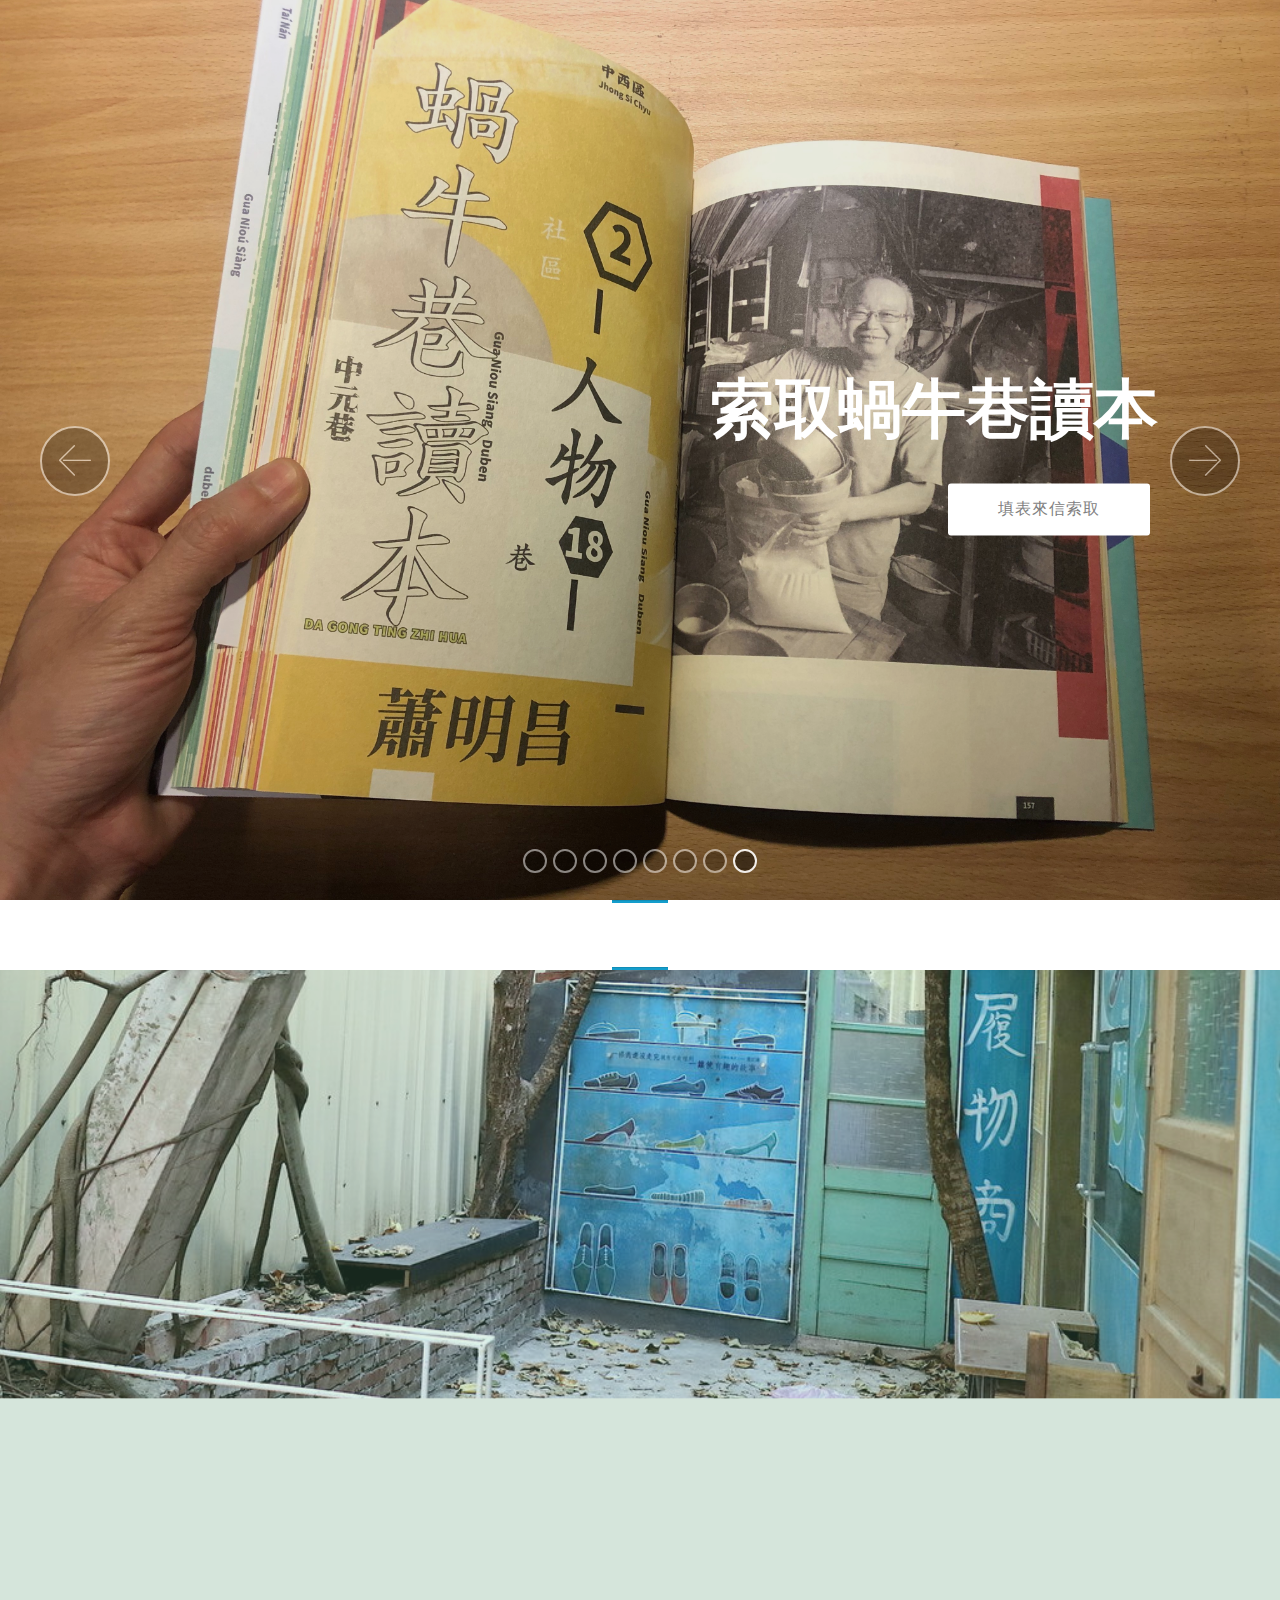
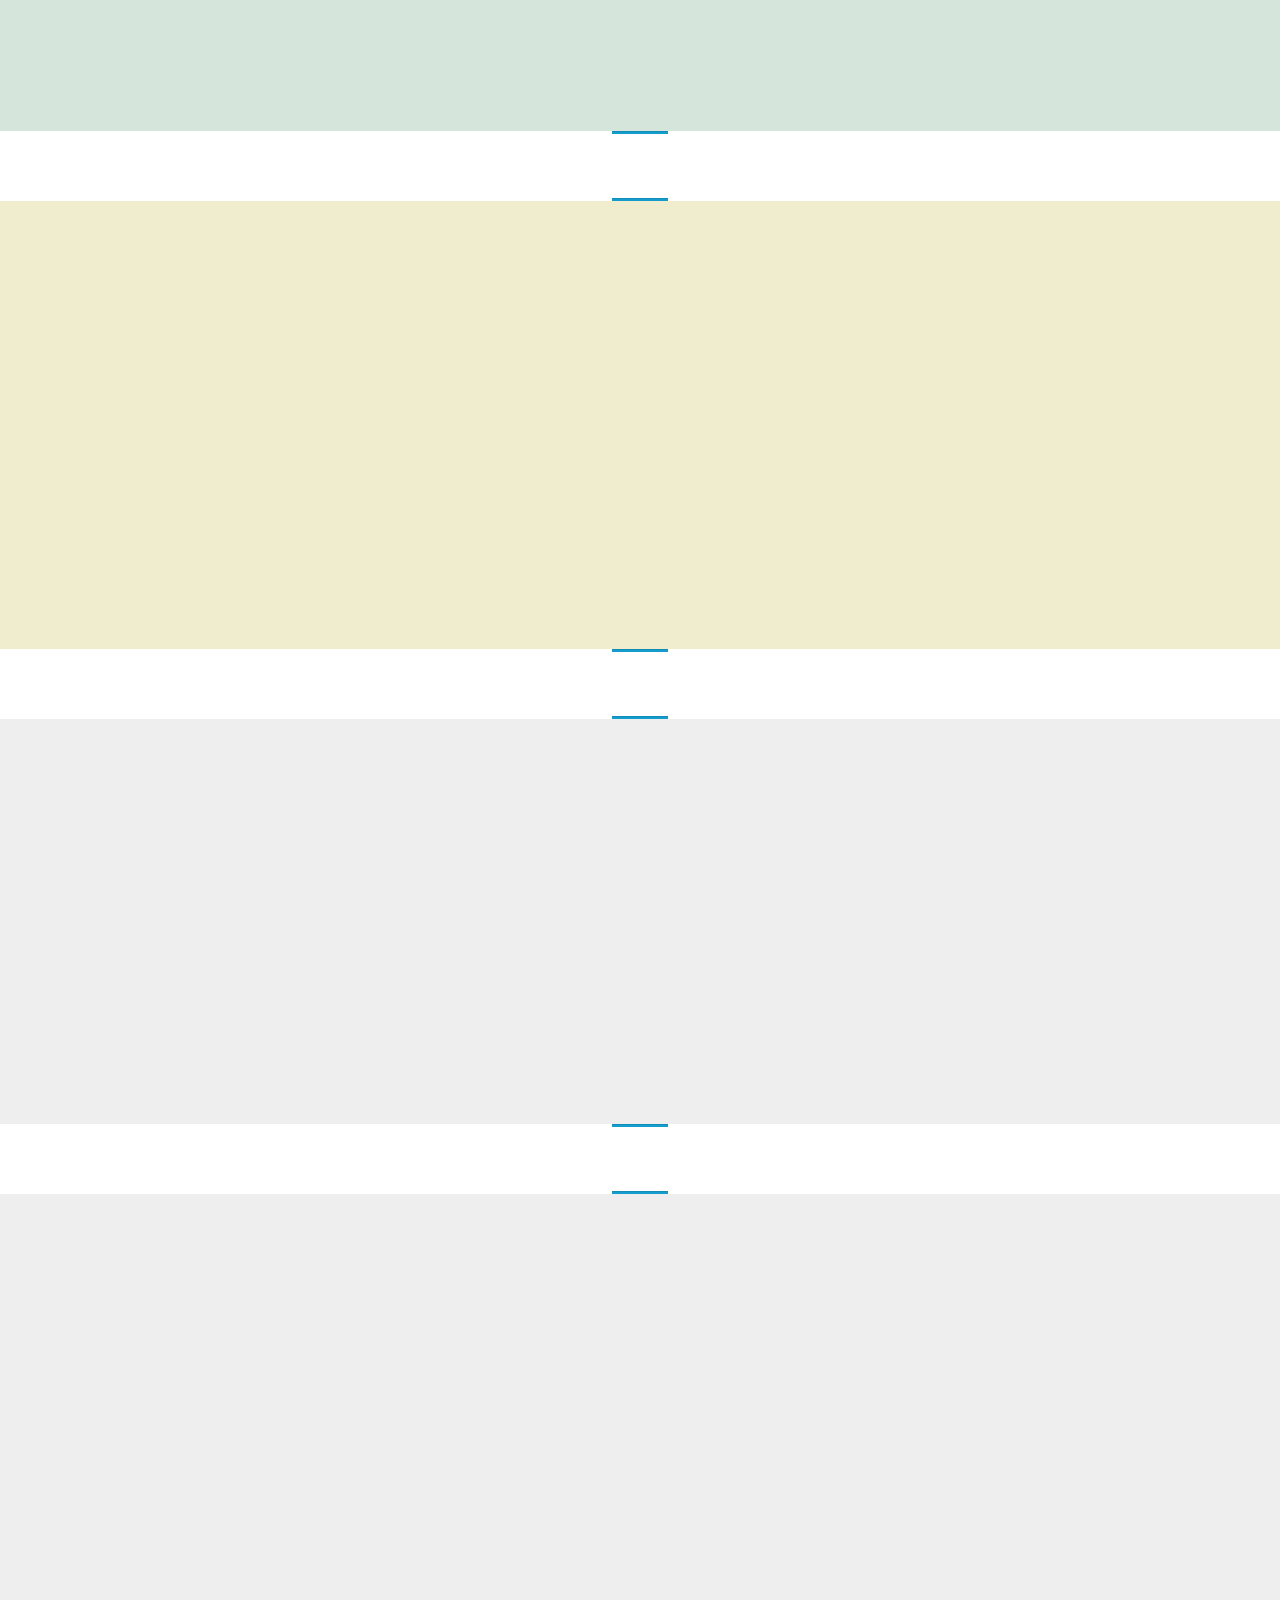
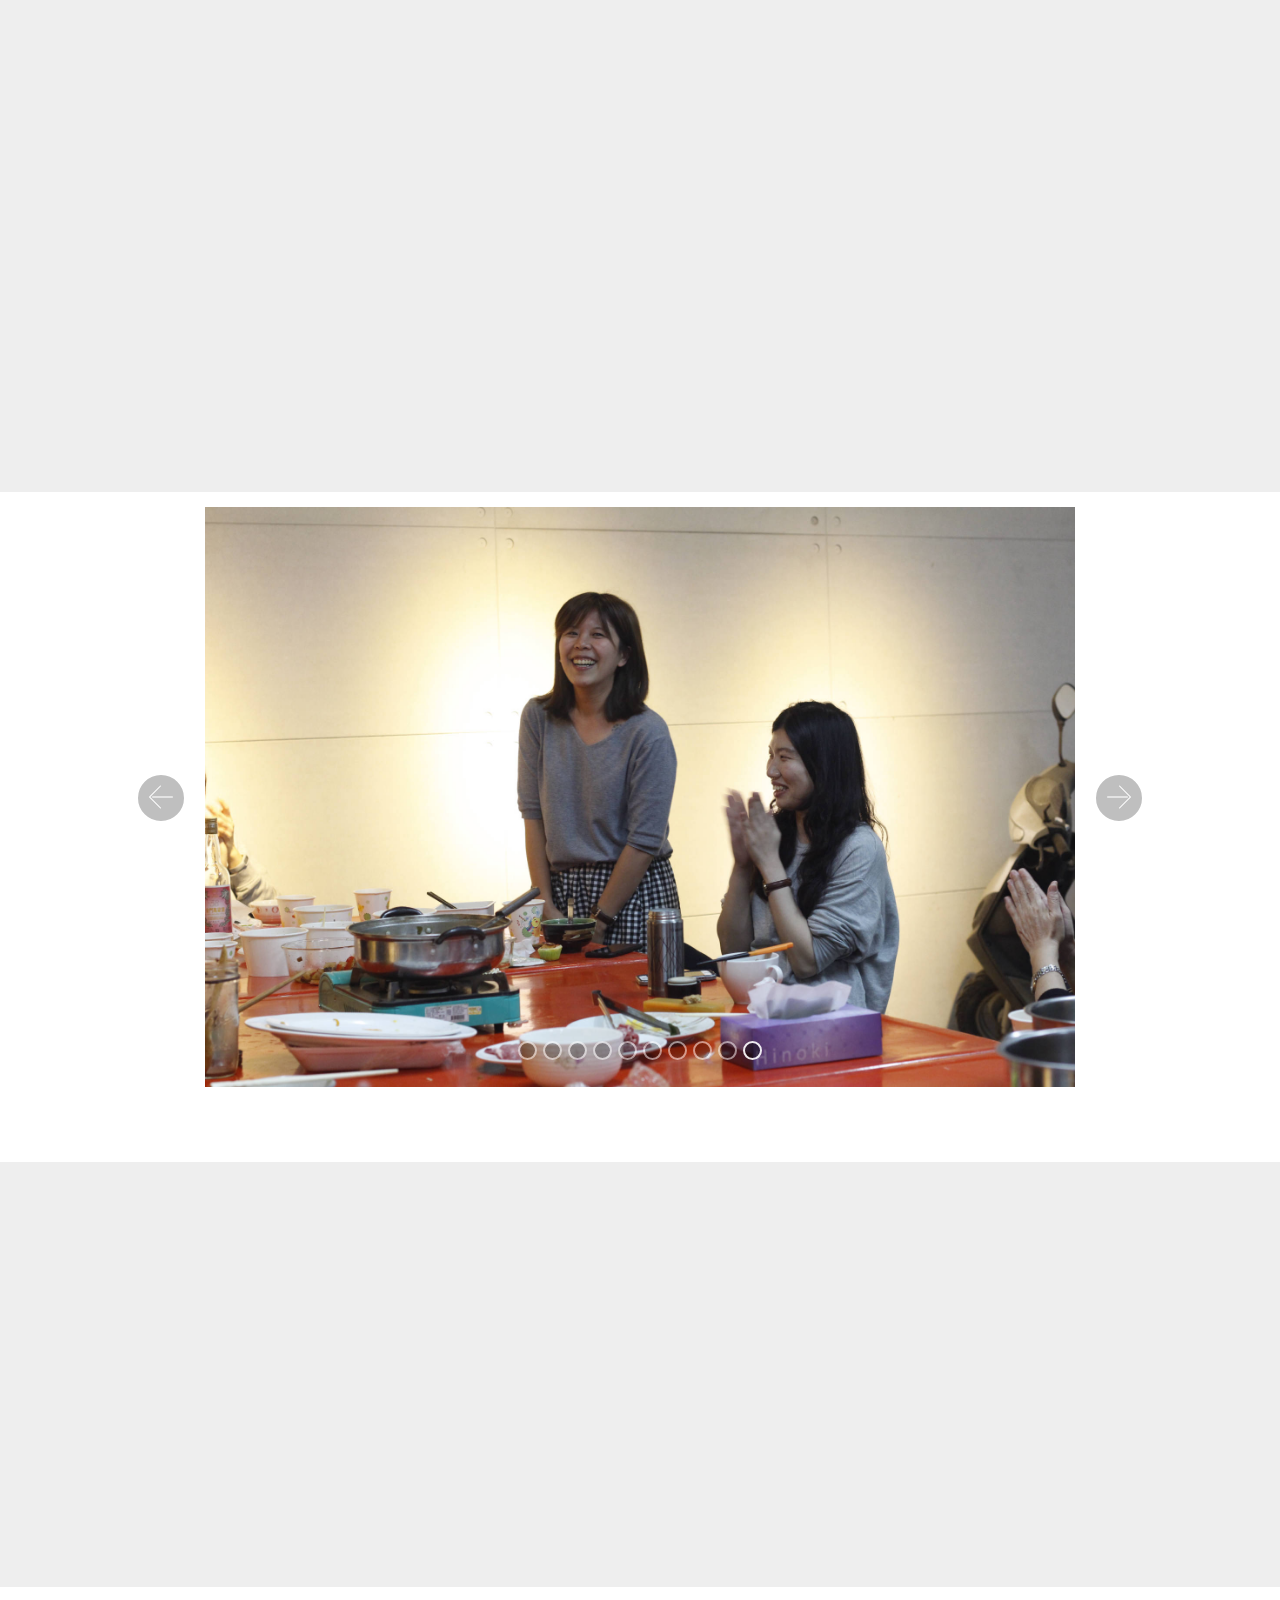
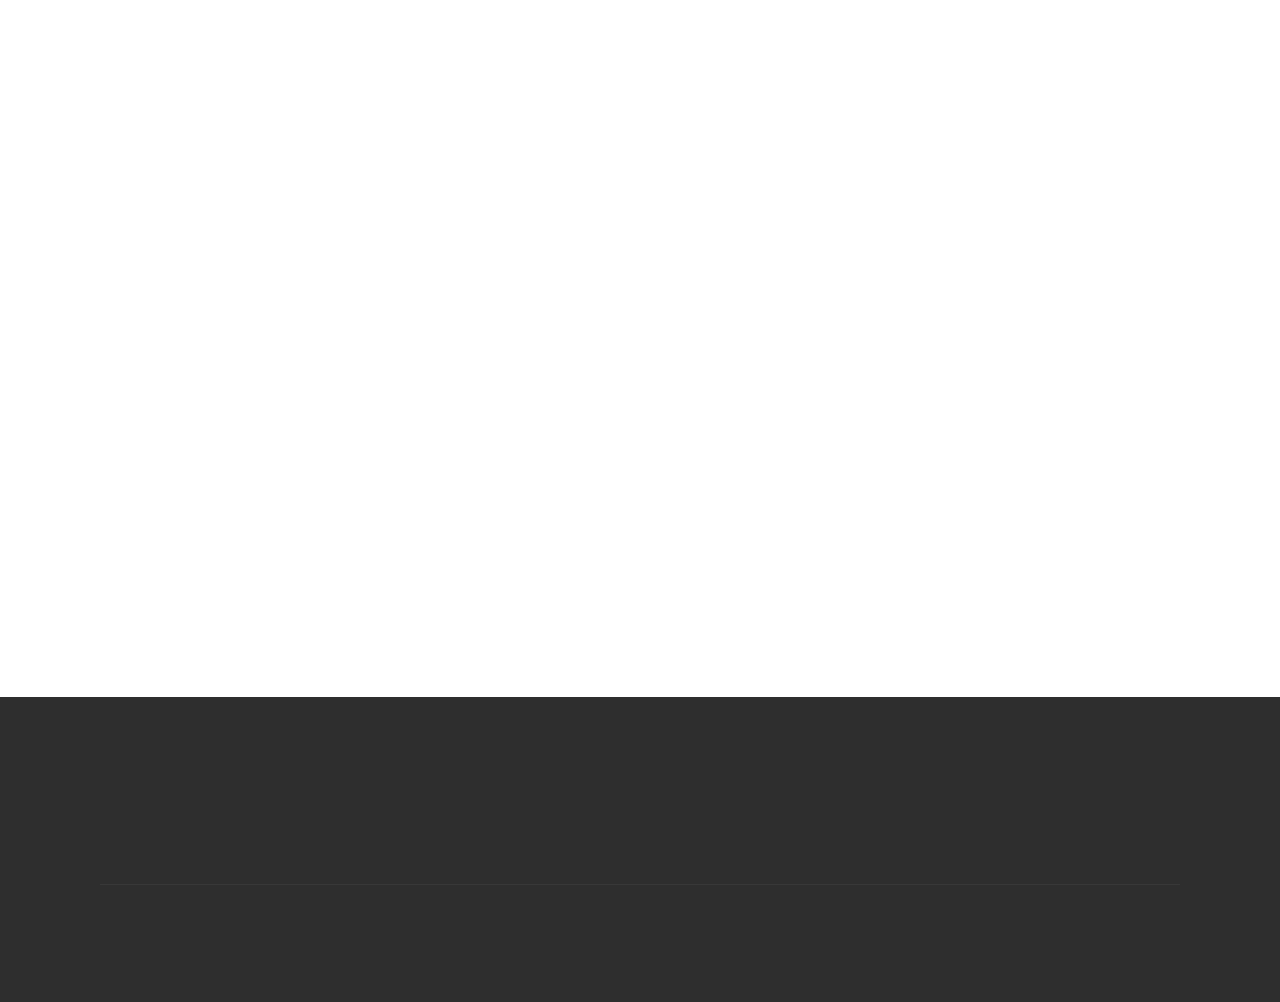
==== index.html @ 244f4f2d "create github pages" ====
<!DOCTYPE html>
<html  >
<head>
  
  <meta charset="UTF-8">
  <meta http-equiv="X-UA-Compatible" content="IE=edge">
  
  <meta name="viewport" content="width=device-width, initial-scale=1, minimum-scale=1">
  <link rel="shortcut icon" href="assets/images/o8d-class-2-11-128x127.png" type="image/x-icon">
  <meta name="description" content="">
  
  
  <title>o8d act</title>
  <link rel="stylesheet" href="assets/web/assets/mobirise-icons/mobirise-icons.css">
  <link rel="stylesheet" href="assets/bootstrap/css/bootstrap.min.css">
  <link rel="stylesheet" href="assets/bootstrap/css/bootstrap-grid.min.css">
  <link rel="stylesheet" href="assets/bootstrap/css/bootstrap-reboot.min.css">
  <link rel="stylesheet" href="assets/tether/tether.min.css">
  <link rel="stylesheet" href="assets/animatecss/animate.min.css">
  <link rel="stylesheet" href="assets/socicon/css/styles.css">
  <link rel="stylesheet" href="assets/theme/css/style.css">
  <link rel="stylesheet" href="assets/recaptcha.css">
  <link rel="preload" href="https://fonts.googleapis.com/css?family=Poppins:100,100i,200,200i,300,300i,400,400i,500,500i,600,600i,700,700i,800,800i,900,900i&display=swap" as="style" onload="this.onload=null;this.rel='stylesheet'">
  <noscript><link rel="stylesheet" href="https://fonts.googleapis.com/css?family=Poppins:100,100i,200,200i,300,300i,400,400i,500,500i,600,600i,700,700i,800,800i,900,900i&display=swap"></noscript>
  <link rel="preload" href="https://fonts.googleapis.com/css?family=Rubik:300,300i,400,400i,500,500i,700,700i,900,900i&display=swap" as="style" onload="this.onload=null;this.rel='stylesheet'">
  <noscript><link rel="stylesheet" href="https://fonts.googleapis.com/css?family=Rubik:300,300i,400,400i,500,500i,700,700i,900,900i&display=swap"></noscript>
  <link rel="preload" as="style" href="assets/mobirise/css/mbr-additional.css"><link rel="stylesheet" href="assets/mobirise/css/mbr-additional.css" type="text/css">
  
  
  
  
</head>
<body>
  
  <section class="carousel slide cid-rccbd5W9WN" data-interval="false" id="slider1-0">

    

    <div class="full-screen"><div class="mbr-slider slide carousel" data-keyboard="false" data-bs-keyboard="false" data-ride="false" data-bs-ride="false" data-interval="7000" data-bs-interval="7000" data-bs-pause="true" data-pause="true"><ol class="carousel-indicators"><li data-app-prevent-settings="" data-target="#slider1-0" data-bs-target="#slider1-0" data-slide-to="0" data-bs-slide-to="0"></li><li data-app-prevent-settings="" data-target="#slider1-0" data-bs-target="#slider1-0" data-slide-to="1" data-bs-slide-to="1"></li><li data-app-prevent-settings="" data-target="#slider1-0" data-bs-target="#slider1-0" data-slide-to="2" data-bs-slide-to="2"></li><li data-app-prevent-settings="" data-target="#slider1-0" data-bs-target="#slider1-0" data-slide-to="3" data-bs-slide-to="3"></li><li data-app-prevent-settings="" data-target="#slider1-0" data-bs-target="#slider1-0" data-slide-to="4" data-bs-slide-to="4"></li><li data-app-prevent-settings="" data-target="#slider1-0" data-bs-target="#slider1-0" data-slide-to="5" data-bs-slide-to="5"></li><li data-app-prevent-settings="" data-target="#slider1-0" data-bs-target="#slider1-0" data-slide-to="6" data-bs-slide-to="6"></li><li data-app-prevent-settings="" data-target="#slider1-0" data-bs-target="#slider1-0" class=" active" data-slide-to="7" data-bs-slide-to="7"></li></ol><div class="carousel-inner" role="listbox"><div class="carousel-item slider-fullscreen-image" data-bg-video-slide="false" style="background-image: url(assets/images/15-2000x1245.jpg);"><div class="container container-slide"><div class="image_wrapper"><div class="mbr-overlay" style="opacity: 0; background-color: rgb(255, 255, 255);"></div><img src="assets/images/15-2000x1245.jpg" title="<br><b>O8D ACT</b><br>"><div class="carousel-caption justify-content-center"><div class="col-10 align-right"><p class="lead mbr-text mbr-fonts-style display-2"><strong>蝸牛巷慢動作</strong></p><div class="mbr-section-btn" buttons="0"> <a class="btn btn-secondary display-7" href="index.html#header1-q" target="_blank">近期動態</a> </div></div></div></div></div></div><div class="carousel-item slider-fullscreen-image" data-bg-video-slide="false" style="background-image: url(assets/images/1-2000x1358.jpg);"><div class="container container-slide"><div class="image_wrapper"><div class="mbr-overlay" style="opacity: 0.1;"></div><img src="assets/images/1-2000x1358.jpg" title="<b>慢慢學</b>"><div class="carousel-caption justify-content-center"><div class="col-10 align-center"><div class="mbr-section-btn" buttons="0"><a class="btn display-4 btn-success" href="https://o8d.github.io/class/" target="_blank">課堂內容</a> </div></div></div></div></div></div><div class="carousel-item slider-fullscreen-image" data-bg-video-slide="false" style="background-image: url(assets/images/2018-12-14-7.53.21-1395x924.png);"><div class="container container-slide"><div class="image_wrapper"><div class="mbr-overlay" style="opacity: 0.1;"></div><img src="assets/images/2018-12-14-7.53.21-1395x924.png" title="<font color=&quot;#b1a374&quot;><b>煮故事 書</b></font>"><div class="carousel-caption justify-content-center"><div class="col-10 align-right"><p class="lead mbr-text mbr-fonts-style display-2"><strong>蝸牛巷裡的</strong><br><strong>生活史筆記</strong></p><div class="mbr-section-btn" buttons="0"><a class="btn display-4 btn-danger" href="https://o8d.github.io/story/" target="_blank">筆記檔</a> <a class="btn display-4 btn-white" href="https://o8d-tainan.tumblr.com/" target="_blank">網誌版</a>  </div></div></div></div></div></div><div class="carousel-item slider-fullscreen-image" data-bg-video-slide="false" style="background-image: url(assets/images/icon-2-2000x947.png);"><div class="container container-slide"><div class="image_wrapper"><div class="mbr-overlay" style="opacity: 0.1; background-color: rgb(35, 35, 35);"></div><img src="assets/images/icon-2-2000x947.png" title="<b>O8D MARKET</b>"><div class="carousel-caption justify-content-center"><div class="col-10 align-right"><p class="lead mbr-text mbr-fonts-style display-2"><strong>蝸牛巷的買賣交誼</strong></p><div class="mbr-section-btn" buttons="0"><a class="btn display-4 btn-danger" href="https://spark.adobe.com/page/dllpzmVKBRElI/#_=_" target="_blank">o8d .1</a> <a class="btn display-4 btn-white" href="https://o8d2.tumblr.com/" target="_blank">o8d .2</a> <a class="btn display-4 btn-danger" href="https://o8d.github.io/group/" target="_blank">o8d .3</a> <a class="btn display-4 btn-white" href="https://o8d.github.io/o8d4/" target="_blank">o8d .4</a></div></div></div></div></div></div><div class="carousel-item slider-fullscreen-image" data-bg-video-slide="false" style="background-image: url(assets/images/banner-1-2000x872.jpg);"><div class="container container-slide"><div class="image_wrapper"><div class="mbr-overlay" style="opacity: 0; background-color: rgb(255, 255, 255);"></div><img src="assets/images/banner-1-2000x872.jpg" title="<b>Dà Gōng Dīng Zhī Huá</b>"><div class="carousel-caption justify-content-center"><div class="col-10 align-center"><div class="mbr-section-btn" buttons="0"><a class="btn display-4 btn-info" href="https://o8d.github.io/2020/" target="_blank">歡迎光臨</a> </div></div></div></div></div></div><div class="carousel-item slider-fullscreen-image" data-bg-video-slide="false" style="background-image: url(assets/images/s-49250310.jpg);"><div class="container container-slide"><div class="image_wrapper"><div class="mbr-overlay" style="opacity: 0; background-color: rgb(255, 255, 255);"></div><img src="assets/images/s-49250310.jpg" title="<b>Dà Gōng Dīng Zhī Huá</b>"><div class="carousel-caption justify-content-center"><div class="col-10 align-center"><h2 class="mbr-fonts-style display-2"><strong><em>2020的社區安逸</em></strong></h2><p class="lead mbr-text mbr-fonts-style display-5"><strong>：大宮町之華-從蝸牛巷找回大宮町：</strong><br><strong>：遊逛了你我的生活：</strong><font color="#ffffff"><strong><br>我過我的日子，你逛你的巷子<br></strong></font><font color="#ffffff"><strong><br></strong></font></p></div></div></div></div></div><div class="carousel-item slider-fullscreen-image" data-bg-video-slide="false" style="background-image: url(assets/images/102743.jpg);"><div class="container container-slide"><div class="image_wrapper"><div class="mbr-overlay" style="opacity: 0.1; background-color: rgb(35, 35, 35);"></div><img src="assets/images/102743.jpg" title="<b>O8D MARKET</b>"><div class="carousel-caption justify-content-center"><div class="col-10 align-right"><p class="lead mbr-text mbr-fonts-style display-2"><strong>2021街區資深住民xRE蝸牛巷裝置</strong></p><div class="mbr-section-btn" buttons="0"><a class="btn display-4 btn-warning" href="https://o8d.github.io/re-2021/" target="_blank">前往專頁</a>   </div></div></div></div></div></div><div class="carousel-item slider-fullscreen-image active" data-bg-video-slide="false" style="background-image: url(assets/images/250abd1f-e256-4e95-b67e-3574ea42ff9d.jpeg);"><div class="container container-slide"><div class="image_wrapper"><div class="mbr-overlay" style="opacity: 0.1; background-color: rgb(35, 35, 35);"></div><img src="assets/images/250abd1f-e256-4e95-b67e-3574ea42ff9d.jpeg" title="<b>O8D MARKET</b>"><div class="carousel-caption justify-content-center"><div class="col-10 align-right"><p class="lead mbr-text mbr-fonts-style display-2"><font color="#ffffff"><strong>索取蝸牛巷讀本</strong></font></p><div class="mbr-section-btn" buttons="0"><a class="btn display-4 btn-white" href="index.html#form1-w">填表來信索取</a>   </div></div></div></div></div></div></div><a data-app-prevent-settings="" class="carousel-control carousel-control-prev" role="button" data-slide="prev" data-bs-slide="prev" href="#slider1-0"><span aria-hidden="true" class="mbri-left mbr-iconfont"></span><span class="sr-only visually-hidden">Previous</span></a><a data-app-prevent-settings="" class="carousel-control carousel-control-next" role="button" data-slide="next" data-bs-slide="next" href="#slider1-0"><span aria-hidden="true" class="mbri-right mbr-iconfont"></span><span class="sr-only visually-hidden">Next</span></a></div></div>

</section>

<section class="mbr-section article content9 cid-rvUcZitaUL" id="content9-r">
    
     

    <div class="container">
        <div class="inner-container" style="width: 50%;">
            <hr class="line" style="width: 10%;">
            <div class="section-text align-center mbr-fonts-style display-5"></div>
            <hr class="line" style="width: 10%;">
        </div>
        </div>
</section>

<section class="header1 cid-sPK1Z8u8Gw mbr-parallax-background" id="header1-u">

    

    <div class="mbr-overlay" style="opacity: 0.2; background-color: rgb(116, 193, 144);">
    </div>

    <div class="container">
        <div class="row justify-content-md-center">
            <div class="mbr-white col-md-10">
                
                <h3 class="mbr-section-subtitle align-center mbr-light pb-3 mbr-fonts-style display-2"><strong><em>2021：</em></strong><br><strong><em>藝術在巷弄裡的一些為什麼</em></strong></h3>
                <p class="mbr-text align-center pb-3 mbr-fonts-style display-5"><em>為什麼街區裡需要藝術裝置？</em><br><em>藝術裝置與居民的生活連結？</em><br><em>里長觀點，社區美化是什麼？</em><br><em>居民觀點，社區美化是什麼？<br></em><em><br></em><br><br></p>
                
            </div>
        </div>
    </div>

</section>

<section class="mbr-section article content9 cid-sPK21OHi5N" id="content9-v">
    
     

    <div class="container">
        <div class="inner-container" style="width: 50%;">
            <hr class="line" style="width: 10%;">
            <div class="section-text align-center mbr-fonts-style display-5"></div>
            <hr class="line" style="width: 10%;">
        </div>
        </div>
</section>

<section class="header1 cid-rVdI8WmU4F mbr-parallax-background" id="header1-s">

    

    <div class="mbr-overlay" style="opacity: 0.2; background-color: rgb(247, 237, 74);">
    </div>

    <div class="container">
        <div class="row justify-content-md-center">
            <div class="mbr-white col-md-10">
                
                <h3 class="mbr-section-subtitle align-center mbr-light pb-3 mbr-fonts-style display-2"><strong><em>2020：遊逛了你我的生活：
                </em></strong></h3>
                <p class="mbr-text align-center pb-3 mbr-fonts-style display-5"><em>我過我的日子，你逛你的巷</em>子</p>
                
            </div>
        </div>
    </div>

</section>

<section class="mbr-section article content9 cid-rVdIbhwFdR" id="content9-t">
    
     

    <div class="container">
        <div class="inner-container" style="width: 50%;">
            <hr class="line" style="width: 10%;">
            <div class="section-text align-center mbr-fonts-style display-5"></div>
            <hr class="line" style="width: 10%;">
        </div>
        </div>
</section>

<section class="header1 cid-rvUcJdCkyw mbr-parallax-background" id="header1-q">

    

    

    <div class="container">
        <div class="row justify-content-md-center">
            <div class="mbr-white col-md-10">
                
                
                <p class="mbr-text align-center pb-3 mbr-fonts-style display-5">以蝸牛巷街區出發，嘗試採集舊時光的生活紋理</p>
                <div class="mbr-section-btn align-center"><a class="btn btn-md btn-white display-4" href="https://o8d.github.io/2019" target="_blank">2019</a> <a class="btn btn-md btn-white display-4" href="https://o8d.github.io/2020" target="_blank">2020</a></div>
            </div>
        </div>
    </div>

</section>

<section class="mbr-section article content9 cid-rdvtcMAvzk" id="content9-9">
    
     

    <div class="container">
        <div class="inner-container" style="width: 50%;">
            <hr class="line" style="width: 10%;">
            <div class="section-text align-center mbr-fonts-style display-5"></div>
            <hr class="line" style="width: 10%;">
        </div>
        </div>
</section>

<section class="mbr-section info3 cid-rciLVBSUEV mbr-parallax-background" id="info3-6">

    

    <div class="mbr-overlay" style="opacity: 0; background-color: rgb(196, 188, 59);">
    </div>

    <div class="container">
        <div class="row justify-content-center">
            <div class="media-container-column title col-12 col-md-10">
                <h2 class="align-left mbr-bold mbr-white pb-3 mbr-fonts-style display-2">歲末的社區火鍋宴</h2>
                <h3 class="mbr-section-subtitle align-left mbr-light mbr-white pb-3 mbr-fonts-style display-5">2019.01/25 星期五<br>6pm-9pm<br><br>蝸牛友伴 您好<div>「蝸牛巷請吃鍋」終於要開爐啦！在農曆年前，邀大夥來搭伙，靠在一起圍爐，吃著蝸牛巷裡的人情味，有美容姨共食團的家常菜、洪姐的滷味豬腳拼盤、義發老師傅的第一手豆（皮）腐、阿娟姐的精緻手工甜點⋯⋯然而⋯⋯就獨缺你這一味（位）。</div><div>蝸牛巷三年來，無論你出現在什麼時刻、什麼角色，都鼓舞著我們這隻蝸牛，持續慢慢地前進。這次，換我們邀請你回來團圓，來讓我們道聲謝謝，也一起來度冬過好年。</div><div><br></div><div>地點：蝸牛巷內的美容姨家之斜對面廣場（誠美社會企業據點之一）</div><div>入場券：自備碗筷一副</div><div>有會加分：料理一道或火鍋食材</div><div><br></div><div>主辦單位：美容姨共食團</div><div>協辦單位：聚落文創、台灣藝術進駐交流協會</div><div>贊助單位：誠美社會企業、保西宮、蝸牛巷全體居民</div></h3>
                <p class="mbr-text align-left mbr-white mbr-fonts-style display-7"></p>
                
            </div>
        </div>
    </div>
</section>

<section class="mbr-section article content1 cid-rdvtdHAPH1" id="content2-a">

     

    <div class="container">
        <div class="media-container-row">
            <div class="mbr-text col-12 col-md-8 mbr-fonts-style display-7"></div>
        </div>
    </div>
</section>

<section class="carousel slide cid-rgIsuyqCkm" data-interval="false" id="slider2-b">

    
    <div class="container content-slider">
        <div class="content-slider-wrap">
            <div><div class="mbr-slider slide carousel" data-keyboard="false" data-bs-keyboard="false" data-ride="false" data-bs-ride="false" data-interval="4000" data-bs-interval="4000" data-bs-pause="true" data-pause="true"><ol class="carousel-indicators"><li data-app-prevent-settings="" data-target="#slider2-b" data-bs-target="#slider2-b" data-slide-to="0" data-bs-slide-to="0"></li><li data-app-prevent-settings="" data-target="#slider2-b" data-bs-target="#slider2-b" data-slide-to="1" data-bs-slide-to="1"></li><li data-app-prevent-settings="" data-target="#slider2-b" data-bs-target="#slider2-b" data-slide-to="2" data-bs-slide-to="2"></li><li data-app-prevent-settings="" data-target="#slider2-b" data-bs-target="#slider2-b" data-slide-to="3" data-bs-slide-to="3"></li><li data-app-prevent-settings="" data-target="#slider2-b" data-bs-target="#slider2-b" data-slide-to="4" data-bs-slide-to="4"></li><li data-app-prevent-settings="" data-target="#slider2-b" data-bs-target="#slider2-b" data-slide-to="5" data-bs-slide-to="5"></li><li data-app-prevent-settings="" data-target="#slider2-b" data-bs-target="#slider2-b" data-slide-to="6" data-bs-slide-to="6"></li><li data-app-prevent-settings="" data-target="#slider2-b" data-bs-target="#slider2-b" data-slide-to="7" data-bs-slide-to="7"></li><li data-app-prevent-settings="" data-target="#slider2-b" data-bs-target="#slider2-b" data-slide-to="8" data-bs-slide-to="8"></li><li data-app-prevent-settings="" data-target="#slider2-b" data-bs-target="#slider2-b" class=" active" data-slide-to="9" data-bs-slide-to="9"></li></ol><div class="carousel-inner" role="listbox"><div class="carousel-item slider-fullscreen-image" data-bg-video-slide="false" style="background-image: url(assets/images/mg-5471-2000x3000.jpg);"><div class="container container-slide"><div class="image_wrapper"><img src="assets/images/mg-5471-2000x3000.jpg" title="全屏幻灯片"><div class="carousel-caption justify-content-center"><div class="col-10 align-center"></div></div></div></div></div><div class="carousel-item slider-fullscreen-image" data-bg-video-slide="false" style="background-image: url(assets/images/mg-5485-2000x1333.jpg);"><div class="container container-slide"><div class="image_wrapper"><img src="assets/images/mg-5485-2000x1333.jpg" title="视频幻灯片"><div class="carousel-caption justify-content-center"><div class="col-10 align-center"></div></div></div></div></div><div class="carousel-item slider-fullscreen-image" data-bg-video-slide="false" style="background-image: url(assets/images/mg-5489-2000x3000.jpg);"><div class="container container-slide"><div class="image_wrapper"><img src="assets/images/mg-5489-2000x3000.jpg" title="图片幻灯片"><div class="carousel-caption justify-content-center"><div class="col-10 align-center"></div></div></div></div></div><div class="carousel-item slider-fullscreen-image" data-bg-video-slide="false" style="background-image: url(assets/images/mg-5505-2000x1333.jpg);"><div class="container container-slide"><div class="image_wrapper"><img src="assets/images/mg-5505-2000x1333.jpg" title="图片幻灯片"><div class="carousel-caption justify-content-center"><div class="col-10 align-center"></div></div></div></div></div><div class="carousel-item slider-fullscreen-image" data-bg-video-slide="false" style="background-image: url(assets/images/mg-5510-2000x1333.jpg);"><div class="container container-slide"><div class="image_wrapper"><img src="assets/images/mg-5510-2000x1333.jpg" title="图片幻灯片"><div class="carousel-caption justify-content-center"><div class="col-10 align-center"></div></div></div></div></div><div class="carousel-item slider-fullscreen-image" data-bg-video-slide="false" style="background-image: url(assets/images/mg-5527-2000x1333.jpg);"><div class="container container-slide"><div class="image_wrapper"><img src="assets/images/mg-5527-2000x1333.jpg" title="图片幻灯片"><div class="carousel-caption justify-content-center"><div class="col-10 align-center"></div></div></div></div></div><div class="carousel-item slider-fullscreen-image" data-bg-video-slide="false" style="background-image: url(assets/images/mg-5534-2000x1333.jpg);"><div class="container container-slide"><div class="image_wrapper"><img src="assets/images/mg-5534-2000x1333.jpg" title="图片幻灯片"><div class="carousel-caption justify-content-center"><div class="col-10 align-center"></div></div></div></div></div><div class="carousel-item slider-fullscreen-image" data-bg-video-slide="false" style="background-image: url(assets/images/mg-5549-2000x1333.jpg);"><div class="container container-slide"><div class="image_wrapper"><img src="assets/images/mg-5549-2000x1333.jpg" title="图片幻灯片"><div class="carousel-caption justify-content-center"><div class="col-10 align-center"></div></div></div></div></div><div class="carousel-item slider-fullscreen-image" data-bg-video-slide="false" style="background-image: url(assets/images/mg-5560-2000x1333.jpg);"><div class="container container-slide"><div class="image_wrapper"><img src="assets/images/mg-5560-2000x1333.jpg" title="图片幻灯片"><div class="carousel-caption justify-content-center"><div class="col-10 align-center"></div></div></div></div></div><div class="carousel-item slider-fullscreen-image active" data-bg-video-slide="false" style="background-image: url(assets/images/mg-5564-2000x1333.jpg);"><div class="container container-slide"><div class="image_wrapper"><img src="assets/images/mg-5564-2000x1333.jpg" title="图片幻灯片"><div class="carousel-caption justify-content-center"><div class="col-10 align-center"></div></div></div></div></div></div><a data-app-prevent-settings="" class="carousel-control carousel-control-prev" role="button" data-slide="prev" data-bs-slide="prev" href="#slider2-b"><span aria-hidden="true" class="mbri-left mbr-iconfont"></span><span class="sr-only visually-hidden">Previous</span></a><a data-app-prevent-settings="" class="carousel-control carousel-control-next" role="button" data-slide="next" data-bs-slide="next" href="#slider2-b"><span aria-hidden="true" class="mbri-right mbr-iconfont"></span><span class="sr-only visually-hidden">Next</span></a></div></div> 
        </div>
    </div>
</section>

<section class="mbr-section info4 cid-rciLWFDQ6e mbr-parallax-background" id="info4-7">

    

    <div class="mbr-overlay" style="opacity: 0; background-color: rgb(116, 193, 144);">
    </div>
    <div class="container">
        <div class="justify-content-center row">
            <div class="media-container-column title col-12 col-md-10">
                <h2 class="align-right mbr-bold mbr-white pb-3 mbr-fonts-style display-2">
                    社區工作坊的物件展</h2>
                <h3 class="mbr-section-subtitle align-right mbr-light mbr-white pb-3 mbr-fonts-style display-5">2019&nbsp;</h3>
                <p class="mbr-text align-right mbr-white mbr-fonts-style display-7">集結這一年裡工作坊的成果與回憶</p>
                
            </div>
        </div>
    </div>
</section>

<section class="mbr-section form1 cid-sPK7SNlgkd" id="form1-w">

    

    
    <div class="container">
        <div class="row justify-content-center">
            <div class="title col-12 col-lg-8">
                <h2 class="mbr-section-title align-center pb-3 mbr-fonts-style display-5">
                    索取蝸牛巷讀本</h2>
                <h3 class="mbr-section-subtitle align-center mbr-light pb-3 mbr-fonts-style display-4">讀本可蝸牛巷工作站自取或寄送，寄送會需要收取運費，填表後會再致電聯繫。</h3>
            </div>
        </div>
    </div>
    <div class="container">
        <div class="row justify-content-center">
            <div class="media-container-column col-lg-8" data-form-type="formoid">
                <!---Formbuilder Form--->
                <form action="https://mobirise.eu/" method="POST" class="mbr-form form-with-styler" data-form-title="Mobirise Form"><input type="hidden" name="email" data-form-email="true" value="QsxfjebhdPy/Us+fi8S/aJEnSdCcdcIeFxebcird66+SvlmvSEmM8LSQN7IBxP/EaaBzBlWbh2Yg2wIf7Jhc3iGl87ruvd0jla5sZlx2WaQ+khH8MejOqGhGNRtqp6zb.O1SGuWmdIYGi9xUhf2rn7NcsTZYzSxPGSbkt3SQoT72kAOuFlCgCZXQz36+0r5LWvMCaVmVOvvd+oK6U7lmCmymHRTiDdZGeusHd6i32Wl3JwSd1wchE0EegP4zabfPD">
                    <div class="row">
                        <div hidden="hidden" data-form-alert="" class="alert alert-success col-12">Thanks for filling out the form!</div>
                        <div hidden="hidden" data-form-alert-danger="" class="alert alert-danger col-12">
                        </div>
                    </div>
                    <div class="dragArea row">
                        <div class="col-md-4  form-group" data-for="name">
                            <label for="name-form1-w" class="form-control-label mbr-fonts-style display-7">姓名</label>
                            <input type="text" name="name" data-form-field="Name" required="required" class="form-control display-7" id="name-form1-w">
                        </div>
                        <div class="col-md-4  form-group" data-for="email">
                            <label for="email-form1-w" class="form-control-label mbr-fonts-style display-7">電子郵件</label>
                            <input type="email" name="email" data-form-field="Email" required="required" class="form-control display-7" id="email-form1-w">
                        </div>
                        <div data-for="phone" class="col-md-4  form-group">
                            <label for="phone-form1-w" class="form-control-label mbr-fonts-style display-7">電話</label>
                            <input type="tel" name="phone" data-form-field="Phone" class="form-control display-7" id="phone-form1-w">
                        </div>
                        <div data-for="message" class="col-md-12 form-group">
                            <label for="message-form1-w" class="form-control-label mbr-fonts-style display-7">其他訊息（自取或寄送）</label>
                            <textarea name="message" data-form-field="Message" class="form-control display-7" id="message-form1-w"></textarea>
                        </div>
                        <div class="col-md-12 input-group-btn align-center"><button type="submit" class="btn btn-primary btn-form display-4">送出</button></div>
                    </div>
                </form><!---Formbuilder Form--->
            </div>
        </div>
    </div>
</section>

<section class="cid-rciBcg6MgR" id="footer1-3">

    

    

    <div class="container">
        <div class="media-container-row content text-white">
            <div class="col-12 col-md-3">
                <div class="media-wrap">
                    <a href="#top">
                        <img src="assets/images/o8d-class-2-11-194x192.png" alt="" title="">
                    </a>
                </div>
            </div>
            <div class="col-12 col-md-3 mbr-fonts-style display-7">
                <h5 class="pb-3"></h5>
                <p class="mbr-text"></p>
            </div>
            <div class="col-12 col-md-3 mbr-fonts-style display-7">
                <h5 class="pb-3"></h5>
                <p class="mbr-text"></p>
            </div>
            <div class="col-12 col-md-3 mbr-fonts-style display-7">
                <h5 class="pb-3">Contacts聯繫</h5>
                <p class="mbr-text">IG : opd.act<br>Email : 8opendoor8@gmail.com</p>
            </div>
        </div>
        <div class="footer-lower">
            <div class="media-container-row">
                <div class="col-sm-12">
                    <hr>
                </div>
            </div>
            <div class="media-container-row mbr-white">
                <div class="col-sm-6 copyright">
                    <p class="mbr-text mbr-fonts-style display-7">
                        2017-姓名標示─非商業性─相同方式分享
                    </p>
                </div>
                <div class="col-md-6">
                    <div class="social-list align-right">
                        <div class="soc-item">
                            <a href="https://www.instagram.com/opd.act/" target="_blank">
                                <span class="mbr-iconfont mbr-iconfont-social socicon-instagram socicon"></span>
                            </a>
                        </div>
                        
                        
                        
                        
                        
                    </div>
                </div>
            </div>
        </div>
    </div>
</section>


<script src="assets/popper/popper.min.js"></script>
  <script src="assets/web/assets/jquery/jquery.min.js"></script>
  <script src="assets/bootstrap/js/bootstrap.min.js"></script>
  <script src="assets/tether/tether.min.js"></script>
  <script src="assets/smoothscroll/smooth-scroll.js"></script>
  <script src="assets/viewportchecker/jquery.viewportchecker.js"></script>
  <script src="assets/ytplayer/jquery.mb.ytplayer.min.js"></script>
  <script src="assets/vimeoplayer/jquery.mb.vimeo_player.js"></script>
  <script src="assets/bootstrapcarouselswipe/bootstrap-carousel-swipe.js"></script>
  <script src="assets/parallax/jarallax.min.js"></script>
  <script src="assets/theme/js/script.js"></script>
  <script src="assets/slidervideo/script.js"></script>
  <script src="assets/formoid.min.js"></script>
  
  
  
 <div id="scrollToTop" class="scrollToTop mbr-arrow-up"><a style="text-align: center;"><i class="mbr-arrow-up-icon mbr-arrow-up-icon-cm cm-icon cm-icon-smallarrow-up"></i></a></div>
    <input name="animation" type="hidden">
  </body>
</html>
---- assets/web/assets/mobirise-icons/mobirise-icons.css ----
@font-face {
  font-family: 'MobiriseIcons';
  src:  url('mobirise-icons.eot?spat4u');
  src:  url('mobirise-icons.eot?spat4u#iefix') format('embedded-opentype'),
    url('mobirise-icons.ttf?spat4u') format('truetype'),
    url('mobirise-icons.woff?spat4u') format('woff'),
    url('mobirise-icons.svg?spat4u#MobiriseIcons') format('svg');
  font-weight: normal;
  font-style: normal;
  font-display: swap;
}

[class^="mbri-"], [class*=" mbri-"] {
  /* use !important to prevent issues with browser extensions that change fonts */
  font-family: MobiriseIcons !important;
  speak: none;
  font-style: normal;
  font-weight: normal;
  font-variant: normal;
  text-transform: none;
  line-height: 1;

  /* Better Font Rendering =========== */
  -webkit-font-smoothing: antialiased;
  -moz-osx-font-smoothing: grayscale;
}

.mbri-add-submenu:before {
  content: "\e900";
}
.mbri-alert:before {
  content: "\e901";
}
.mbri-align-center:before {
  content: "\e902";
}
.mbri-align-justify:before {
  content: "\e903";
}
.mbri-align-left:before {
  content: "\e904";
}
.mbri-align-right:before {
  content: "\e905";
}
.mbri-android:before {
  content: "\e906";
}
.mbri-apple:before {
  content: "\e907";
}
.mbri-arrow-down:before {
  content: "\e908";
}
.mbri-arrow-next:before {
  content: "\e909";
}
.mbri-arrow-prev:before {
  content: "\e90a";
}
.mbri-arrow-up:before {
  content: "\e90b";
}
.mbri-bold:before {
  content: "\e90c";
}
.mbri-bookmark:before {
  content: "\e90d";
}
.mbri-bootstrap:before {
  content: "\e90e";
}
.mbri-briefcase:before {
  content: "\e90f";
}
.mbri-browse:before {
  content: "\e910";
}
.mbri-bulleted-list:before {
  content: "\e911";
}
.mbri-calendar:before {
  content: "\e912";
}
.mbri-camera:before {
  content: "\e913";
}
.mbri-cart-add:before {
  content: "\e914";
}
.mbri-cart-full:before {
  content: "\e915";
}
.mbri-cash:before {
  content: "\e916";
}
.mbri-change-style:before {
  content: "\e917";
}
.mbri-chat:before {
  content: "\e918";
}
.mbri-clock:before {
  content: "\e919";
}
.mbri-close:before {
  content: "\e91a";
}
.mbri-cloud:before {
  content: "\e91b";
}
.mbri-code:before {
  content: "\e91c";
}
.mbri-contact-form:before {
  content: "\e91d";
}
.mbri-credit-card:before {
  content: "\e91e";
}
.mbri-cursor-click:before {
  content: "\e91f";
}
.mbri-cust-feedback:before {
  content: "\e920";
}
.mbri-database:before {
  content: "\e921";
}
.mbri-delivery:before {
  content: "\e922";
}
.mbri-desktop:before {
  content: "\e923";
}
.mbri-devices:before {
  content: "\e924";
}
.mbri-down:before {
  content: "\e925";
}
.mbri-download:before {
  content: "\e989";
}
.mbri-drag-n-drop:before {
  content: "\e927";
}
.mbri-drag-n-drop2:before {
  content: "\e928";
}
.mbri-edit:before {
  content: "\e929";
}
.mbri-edit2:before {
  content: "\e92a";
}
.mbri-error:before {
  content: "\e92b";
}
.mbri-extension:before {
  content: "\e92c";
}
.mbri-features:before {
  content: "\e92d";
}
.mbri-file:before {
  content: "\e92e";
}
.mbri-flag:before {
  content: "\e92f";
}
.mbri-folder:before {
  content: "\e930";
}
.mbri-gift:before {
  content: "\e931";
}
.mbri-github:before {
  content: "\e932";
}
.mbri-globe:before {
  content: "\e933";
}
.mbri-globe-2:before {
  content: "\e934";
}
.mbri-growing-chart:before {
  content: "\e935";
}
.mbri-hearth:before {
  content: "\e936";
}
.mbri-help:before {
  content: "\e937";
}
.mbri-home:before {
  content: "\e938";
}
.mbri-hot-cup:before {
  content: "\e939";
}
.mbri-idea:before {
  content: "\e93a";
}
.mbri-image-gallery:before {
  content: "\e93b";
}
.mbri-image-slider:before {
  content: "\e93c";
}
.mbri-info:before {
  content: "\e93d";
}
.mbri-italic:before {
  content: "\e93e";
}
.mbri-key:before {
  content: "\e93f";
}
.mbri-laptop:before {
  content: "\e940";
}
.mbri-layers:before {
  content: "\e941";
}
.mbri-left-right:before {
  content: "\e942";
}
.mbri-left:before {
  content: "\e943";
}
.mbri-letter:before {
  content: "\e944";
}
.mbri-like:before {
  content: "\e945";
}
.mbri-link:before {
  content: "\e946";
}
.mbri-lock:before {
  content: "\e947";
}
.mbri-login:before {
  content: "\e948";
}
.mbri-logout:before {
  content: "\e949";
}
.mbri-magic-stick:before {
  content: "\e94a";
}
.mbri-map-pin:before {
  content: "\e94b";
}
.mbri-menu:before {
  content: "\e94c";
}
.mbri-mobile:before {
  content: "\e94d";
}
.mbri-mobile2:before {
  content: "\e94e";
}
.mbri-mobirise:before {
  content: "\e94f";
}
.mbri-more-horizontal:before {
  content: "\e950";
}
.mbri-more-vertical:before {
  content: "\e951";
}
.mbri-music:before {
  content: "\e952";
}
.mbri-new-file:before {
  content: "\e953";
}
.mbri-numbered-list:before {
  content: "\e954";
}
.mbri-opened-folder:before {
  content: "\e955";
}
.mbri-pages:before {
  content: "\e956";
}
.mbri-paper-plane:before {
  content: "\e957";
}
.mbri-paperclip:before {
  content: "\e958";
}
.mbri-photo:before {
  content: "\e959";
}
.mbri-photos:before {
  content: "\e95a";
}
.mbri-pin:before {
  content: "\e95b";
}
.mbri-play:before {
  content: "\e95c";
}
.mbri-plus:before {
  content: "\e95d";
}
.mbri-preview:before {
  content: "\e95e";
}
.mbri-print:before {
  content: "\e95f";
}
.mbri-protect:before {
  content: "\e960";
}
.mbri-question:before {
  content: "\e961";
}
.mbri-quote-left:before {
  content: "\e962";
}
.mbri-quote-right:before {
  content: "\e963";
}
.mbri-refresh:before {
  content: "\e964";
}
.mbri-responsive:before {
  content: "\e965";
}
.mbri-right:before {
  content: "\e966";
}
.mbri-rocket:before {
  content: "\e967";
}
.mbri-sad-face:before {
  content: "\e968";
}
.mbri-sale:before {
  content: "\e969";
}
.mbri-save:before {
  content: "\e96a";
}
.mbri-search:before {
  content: "\e96b";
}
.mbri-setting:before {
  content: "\e96c";
}
.mbri-setting2:before {
  content: "\e96d";
}
.mbri-setting3:before {
  content: "\e96e";
}
.mbri-share:before {
  content: "\e96f";
}
.mbri-shopping-bag:before {
  content: "\e970";
}
.mbri-shopping-basket:before {
  content: "\e971";
}
.mbri-shopping-cart:before {
  content: "\e972";
}
.mbri-sites:before {
  content: "\e973";
}
.mbri-smile-face:before {
  content: "\e974";
}
.mbri-speed:before {
  content: "\e975";
}
.mbri-star:before {
  content: "\e976";
}
.mbri-success:before {
  content: "\e977";
}
.mbri-sun:before {
  content: "\e978";
}
.mbri-sun2:before {
  content: "\e979";
}
.mbri-tablet:before {
  content: "\e97a";
}
.mbri-tablet-vertical:before {
  content: "\e97b";
}
.mbri-target:before {
  content: "\e97c";
}
.mbri-timer:before {
  content: "\e97d";
}
.mbri-to-ftp:before {
  content: "\e97e";
}
.mbri-to-local-drive:before {
  content: "\e97f";
}
.mbri-touch-swipe:before {
  content: "\e980";
}
.mbri-touch:before {
  content: "\e981";
}
.mbri-trash:before {
  content: "\e982";
}
.mbri-underline:before {
  content: "\e983";
}
.mbri-unlink:before {
  content: "\e984";
}
.mbri-unlock:before {
  content: "\e985";
}
.mbri-up-down:before {
  content: "\e986";
}
.mbri-up:before {
  content: "\e987";
}
.mbri-update:before {
  content: "\e988";
}
.mbri-upload:before {
 content: "\e926"; 
}
.mbri-user:before {
  content: "\e98a";
}
.mbri-user2:before {
  content: "\e98b";
}
.mbri-users:before {
  content: "\e98c";
}
.mbri-video:before {
  content: "\e98d";
}
.mbri-video-play:before {
  content: "\e98e";
}
.mbri-watch:before {
  content: "\e98f";
}
.mbri-website-theme:before {
  content: "\e990";
}
.mbri-wifi:before {
  content: "\e991";
}
.mbri-windows:before {
  content: "\e992";
}
.mbri-zoom-out:before {
  content: "\e993";
}
.mbri-redo:before {
  content: "\e994";
}
.mbri-undo:before {
  content: "\e995";
}
---- assets/socicon/css/styles.css ----
@charset "UTF-8";

@font-face {
  font-family: 'Socicon';
  src:  url('../fonts/socicon.eot');
  src:  url('../fonts/socicon.eot?#iefix') format('embedded-opentype'),
    url('../fonts/socicon.woff2') format('woff2'),
    url('../fonts/socicon.ttf') format('truetype'),
    url('../fonts/socicon.woff') format('woff'),
    url('../fonts/socicon.svg#socicon') format('svg');
  font-weight: normal;
  font-style: normal;
}

[data-icon]:before {
  font-family: "socicon" !important;
  content: attr(data-icon);
  font-style: normal !important;
  font-weight: normal !important;
  font-variant: normal !important;
  text-transform: none !important;
  speak: none;
  line-height: 1;
  -webkit-font-smoothing: antialiased;
  -moz-osx-font-smoothing: grayscale;
}

[class^="socicon-"], [class*=" socicon-"] {
  /* use !important to prevent issues with browser extensions that change fonts */
  font-family: 'Socicon' !important;
  speak: none;
  font-style: normal;
  font-weight: normal;
  font-variant: normal;
  text-transform: none;
  line-height: 1;

  /* Better Font Rendering =========== */
  -webkit-font-smoothing: antialiased;
  -moz-osx-font-smoothing: grayscale;
}

.socicon-eitaa:before {
  content: "\e97c";
}
.socicon-soroush:before {
  content: "\e97d";
}
.socicon-bale:before {
  content: "\e97e";
}
.socicon-zazzle:before {
  content: "\e97b";
}
.socicon-society6:before {
  content: "\e97a";
}
.socicon-redbubble:before {
  content: "\e979";
}
.socicon-avvo:before {
  content: "\e978";
}
.socicon-stitcher:before {
  content: "\e977";
}
.socicon-googlehangouts:before {
  content: "\e974";
}
.socicon-dlive:before {
  content: "\e975";
}
.socicon-vsco:before {
  content: "\e976";
}
.socicon-flipboard:before {
  content: "\e973";
}
.socicon-ubuntu:before {
  content: "\e958";
}
.socicon-artstation:before {
  content: "\e959";
}
.socicon-invision:before {
  content: "\e95a";
}
.socicon-torial:before {
  content: "\e95b";
}
.socicon-collectorz:before {
  content: "\e95c";
}
.socicon-seenthis:before {
  content: "\e95d";
}
.socicon-googleplaymusic:before {
  content: "\e95e";
}
.socicon-debian:before {
  content: "\e95f";
}
.socicon-filmfreeway:before {
  content: "\e960";
}
.socicon-gnome:before {
  content: "\e961";
}
.socicon-itchio:before {
  content: "\e962";
}
.socicon-jamendo:before {
  content: "\e963";
}
.socicon-mix:before {
  content: "\e964";
}
.socicon-sharepoint:before {
  content: "\e965";
}
.socicon-tinder:before {
  content: "\e966";
}
.socicon-windguru:before {
  content: "\e967";
}
.socicon-cdbaby:before {
  content: "\e968";
}
.socicon-elementaryos:before {
  content: "\e969";
}
.socicon-stage32:before {
  content: "\e96a";
}
.socicon-tiktok:before {
  content: "\e96b";
}
.socicon-gitter:before {
  content: "\e96c";
}
.socicon-letterboxd:before {
  content: "\e96d";
}
.socicon-threema:before {
  content: "\e96e";
}
.socicon-splice:before {
  content: "\e96f";
}
.socicon-metapop:before {
  content: "\e970";
}
.socicon-naver:before {
  content: "\e971";
}
.socicon-remote:before {
  content: "\e972";
}
.socicon-internet:before {
  content: "\e957";
}
.socicon-moddb:before {
  content: "\e94b";
}
.socicon-indiedb:before {
  content: "\e94c";
}
.socicon-traxsource:before {
  content: "\e94d";
}
.socicon-gamefor:before {
  content: "\e94e";
}
.socicon-pixiv:before {
  content: "\e94f";
}
.socicon-myanimelist:before {
  content: "\e950";
}
.socicon-blackberry:before {
  content: "\e951";
}
.socicon-wickr:before {
  content: "\e952";
}
.socicon-spip:before {
  content: "\e953";
}
.socicon-napster:before {
  content: "\e954";
}
.socicon-beatport:before {
  content: "\e955";
}
.socicon-hackerone:before {
  content: "\e956";
}
.socicon-hackernews:before {
  content: "\e946";
}
.socicon-smashwords:before {
  content: "\e947";
}
.socicon-kobo:before {
  content: "\e948";
}
.socicon-bookbub:before {
  content: "\e949";
}
.socicon-mailru:before {
  content: "\e94a";
}
.socicon-gitlab:before {
  content: "\e945";
}
.socicon-instructables:before {
  content: "\e944";
}
.socicon-portfolio:before {
  content: "\e943";
}
.socicon-codered:before {
  content: "\e940";
}
.socicon-origin:before {
  content: "\e941";
}
.socicon-nextdoor:before {
  content: "\e942";
}
.socicon-udemy:before {
  content: "\e93f";
}
.socicon-livemaster:before {
  content: "\e93e";
}
.socicon-crunchbase:before {
  content: "\e93b";
}
.socicon-homefy:before {
  content: "\e93c";
}
.socicon-calendly:before {
  content: "\e93d";
}
.socicon-realtor:before {
  content: "\e90f";
}
.socicon-tidal:before {
  content: "\e910";
}
.socicon-qobuz:before {
  content: "\e911";
}
.socicon-natgeo:before {
  content: "\e912";
}
.socicon-mastodon:before {
  content: "\e913";
}
.socicon-unsplash:before {
  content: "\e914";
}
.socicon-homeadvisor:before {
  content: "\e915";
}
.socicon-angieslist:before {
  content: "\e916";
}
.socicon-codepen:before {
  content: "\e917";
}
.socicon-slack:before {
  content: "\e918";
}
.socicon-openaigym:before {
  content: "\e919";
}
.socicon-logmein:before {
  content: "\e91a";
}
.socicon-fiverr:before {
  content: "\e91b";
}
.socicon-gotomeeting:before {
  content: "\e91c";
}
.socicon-aliexpress:before {
  content: "\e91d";
}
.socicon-guru:before {
  content: "\e91e";
}
.socicon-appstore:before {
  content: "\e91f";
}
.socicon-homes:before {
  content: "\e920";
}
.socicon-zoom:before {
  content: "\e921";
}
.socicon-alibaba:before {
  content: "\e922";
}
.socicon-craigslist:before {
  content: "\e923";
}
.socicon-wix:before {
  content: "\e924";
}
.socicon-redfin:before {
  content: "\e925";
}
.socicon-googlecalendar:before {
  content: "\e926";
}
.socicon-shopify:before {
  content: "\e927";
}
.socicon-freelancer:before {
  content: "\e928";
}
.socicon-seedrs:before {
  content: "\e929";
}
.socicon-bing:before {
  content: "\e92a";
}
.socicon-doodle:before {
  content: "\e92b";
}
.socicon-bonanza:before {
  content: "\e92c";
}
.socicon-squarespace:before {
  content: "\e92d";
}
.socicon-toptal:before {
  content: "\e92e";
}
.socicon-gust:before {
  content: "\e92f";
}
.socicon-ask:before {
  content: "\e930";
}
.socicon-trulia:before {
  content: "\e931";
}
.socicon-loomly:before {
  content: "\e932";
}
.socicon-ghost:before {
  content: "\e933";
}
.socicon-upwork:before {
  content: "\e934";
}
.socicon-fundable:before {
  content: "\e935";
}
.socicon-booking:before {
  content: "\e936";
}
.socicon-googlemaps:before {
  content: "\e937";
}
.socicon-zillow:before {
  content: "\e938";
}
.socicon-niconico:before {
  content: "\e939";
}
.socicon-toneden:before {
  content: "\e93a";
}
.socicon-augment:before {
  content: "\e908";
}
.socicon-bitbucket:before {
  content: "\e909";
}
.socicon-fyuse:before {
  content: "\e90a";
}
.socicon-yt-gaming:before {
  content: "\e90b";
}
.socicon-sketchfab:before {
  content: "\e90c";
}
.socicon-mobcrush:before {
  content: "\e90d";
}
.socicon-microsoft:before {
  content: "\e90e";
}
.socicon-pandora:before {
  content: "\e907";
}
.socicon-messenger:before {
  content: "\e906";
}
.socicon-gamewisp:before {
  content: "\e905";
}
.socicon-bloglovin:before {
  content: "\e904";
}
.socicon-tunein:before {
  content: "\e903";
}
.socicon-gamejolt:before {
  content: "\e901";
}
.socicon-trello:before {
  content: "\e902";
}
.socicon-spreadshirt:before {
  content: "\e900";
}
.socicon-500px:before {
  content: "\e000";
}
.socicon-8tracks:before {
  content: "\e001";
}
.socicon-airbnb:before {
  content: "\e002";
}
.socicon-alliance:before {
  content: "\e003";
}
.socicon-amazon:before {
  content: "\e004";
}
.socicon-amplement:before {
  content: "\e005";
}
.socicon-android:before {
  content: "\e006";
}
.socicon-angellist:before {
  content: "\e007";
}
.socicon-apple:before {
  content: "\e008";
}
.socicon-appnet:before {
  content: "\e009";
}
.socicon-baidu:before {
  content: "\e00a";
}
.socicon-bandcamp:before {
  content: "\e00b";
}
.socicon-battlenet:before {
  content: "\e00c";
}
.socicon-mixer:before {
  content: "\e00d";
}
.socicon-bebee:before {
  content: "\e00e";
}
.socicon-bebo:before {
  content: "\e00f";
}
.socicon-behance:before {
  content: "\e010";
}
.socicon-blizzard:before {
  content: "\e011";
}
.socicon-blogger:before {
  content: "\e012";
}
.socicon-buffer:before {
  content: "\e013";
}
.socicon-chrome:before {
  content: "\e014";
}
.socicon-coderwall:before {
  content: "\e015";
}
.socicon-curse:before {
  content: "\e016";
}
.socicon-dailymotion:before {
  content: "\e017";
}
.socicon-deezer:before {
  content: "\e018";
}
.socicon-delicious:before {
  content: "\e019";
}
.socicon-deviantart:before {
  content: "\e01a";
}
.socicon-diablo:before {
  content: "\e01b";
}
.socicon-digg:before {
  content: "\e01c";
}
.socicon-discord:before {
  content: "\e01d";
}
.socicon-disqus:before {
  content: "\e01e";
}
.socicon-douban:before {
  content: "\e01f";
}
.socicon-draugiem:before {
  content: "\e020";
}
.socicon-dribbble:before {
  content: "\e021";
}
.socicon-drupal:before {
  content: "\e022";
}
.socicon-ebay:before {
  content: "\e023";
}
.socicon-ello:before {
  content: "\e024";
}
.socicon-endomodo:before {
  content: "\e025";
}
.socicon-envato:before {
  content: "\e026";
}
.socicon-etsy:before {
  content: "\e027";
}
.socicon-facebook:before {
  content: "\e028";
}
.socicon-feedburner:before {
  content: "\e029";
}
.socicon-filmweb:before {
  content: "\e02a";
}
.socicon-firefox:before {
  content: "\e02b";
}
.socicon-flattr:before {
  content: "\e02c";
}
.socicon-flickr:before {
  content: "\e02d";
}
.socicon-formulr:before {
  content: "\e02e";
}
.socicon-forrst:before {
  content: "\e02f";
}
.socicon-foursquare:before {
  content: "\e030";
}
.socicon-friendfeed:before {
  content: "\e031";
}
.socicon-github:before {
  content: "\e032";
}
.socicon-goodreads:before {
  content: "\e033";
}
.socicon-google:before {
  content: "\e034";
}
.socicon-googlescholar:before {
  content: "\e035";
}
.socicon-googlegroups:before {
  content: "\e036";
}
.socicon-googlephotos:before {
  content: "\e037";
}
.socicon-googleplus:before {
  content: "\e038";
}
.socicon-grooveshark:before {
  content: "\e039";
}
.socicon-hackerrank:before {
  content: "\e03a";
}
.socicon-hearthstone:before {
  content: "\e03b";
}
.socicon-hellocoton:before {
  content: "\e03c";
}
.socicon-heroes:before {
  content: "\e03d";
}
.socicon-smashcast:before {
  content: "\e03e";
}
.socicon-horde:before {
  content: "\e03f";
}
.socicon-houzz:before {
  content: "\e040";
}
.socicon-icq:before {
  content: "\e041";
}
.socicon-identica:before {
  content: "\e042";
}
.socicon-imdb:before {
  content: "\e043";
}
.socicon-instagram:before {
  content: "\e044";
}
.socicon-issuu:before {
  content: "\e045";
}
.socicon-istock:before {
  content: "\e046";
}
.socicon-itunes:before {
  content: "\e047";
}
.socicon-keybase:before {
  content: "\e048";
}
.socicon-lanyrd:before {
  content: "\e049";
}
.socicon-lastfm:before {
  content: "\e04a";
}
.socicon-line:before {
  content: "\e04b";
}
.socicon-linkedin:before {
  content: "\e04c";
}
.socicon-livejournal:before {
  content: "\e04d";
}
.socicon-lyft:before {
  content: "\e04e";
}
.socicon-macos:before {
  content: "\e04f";
}
.socicon-mail:before {
  content: "\e050";
}
.socicon-medium:before {
  content: "\e051";
}
.socicon-meetup:before {
  content: "\e052";
}
.socicon-mixcloud:before {
  content: "\e053";
}
.socicon-modelmayhem:before {
  content: "\e054";
}
.socicon-mumble:before {
  content: "\e055";
}
.socicon-myspace:before {
  content: "\e056";
}
.socicon-newsvine:before {
  content: "\e057";
}
.socicon-nintendo:before {
  content: "\e058";
}
.socicon-npm:before {
  content: "\e059";
}
.socicon-odnoklassniki:before {
  content: "\e05a";
}
.socicon-openid:before {
  content: "\e05b";
}
.socicon-opera:before {
  content: "\e05c";
}
.socicon-outlook:before {
  content: "\e05d";
}
.socicon-overwatch:before {
  content: "\e05e";
}
.socicon-patreon:before {
  content: "\e05f";
}
.socicon-paypal:before {
  content: "\e060";
}
.socicon-periscope:before {
  content: "\e061";
}
.socicon-persona:before {
  content: "\e062";
}
.socicon-pinterest:before {
  content: "\e063";
}
.socicon-play:before {
  content: "\e064";
}
.socicon-player:before {
  content: "\e065";
}
.socicon-playstation:before {
  content: "\e066";
}
.socicon-pocket:before {
  content: "\e067";
}
.socicon-qq:before {
  content: "\e068";
}
.socicon-quora:before {
  content: "\e069";
}
.socicon-raidcall:before {
  content: "\e06a";
}
.socicon-ravelry:before {
  content: "\e06b";
}
.socicon-reddit:before {
  content: "\e06c";
}
.socicon-renren:before {
  content: "\e06d";
}
.socicon-researchgate:before {
  content: "\e06e";
}
.socicon-residentadvisor:before {
  content: "\e06f";
}
.socicon-reverbnation:before {
  content: "\e070";
}
.socicon-rss:before {
  content: "\e071";
}
.socicon-sharethis:before {
  content: "\e072";
}
.socicon-skype:before {
  content: "\e073";
}
.socicon-slideshare:before {
  content: "\e074";
}
.socicon-smugmug:before {
  content: "\e075";
}
.socicon-snapchat:before {
  content: "\e076";
}
.socicon-songkick:before {
  content: "\e077";
}
.socicon-soundcloud:before {
  content: "\e078";
}
.socicon-spotify:before {
  content: "\e079";
}
.socicon-stackexchange:before {
  content: "\e07a";
}
.socicon-stackoverflow:before {
  content: "\e07b";
}
.socicon-starcraft:before {
  content: "\e07c";
}
.socicon-stayfriends:before {
  content: "\e07d";
}
.socicon-steam:before {
  content: "\e07e";
}
.socicon-storehouse:before {
  content: "\e07f";
}
.socicon-strava:before {
  content: "\e080";
}
.socicon-streamjar:before {
  content: "\e081";
}
.socicon-stumbleupon:before {
  content: "\e082";
}
.socicon-swarm:before {
  content: "\e083";
}
.socicon-teamspeak:before {
  content: "\e084";
}
.socicon-teamviewer:before {
  content: "\e085";
}
.socicon-technorati:before {
  content: "\e086";
}
.socicon-telegram:before {
  content: "\e087";
}
.socicon-tripadvisor:before {
  content: "\e088";
}
.socicon-tripit:before {
  content: "\e089";
}
.socicon-triplej:before {
  content: "\e08a";
}
.socicon-tumblr:before {
  content: "\e08b";
}
.socicon-twitch:before {
  content: "\e08c";
}
.socicon-twitter:before {
  content: "\e08d";
}
.socicon-uber:before {
  content: "\e08e";
}
.socicon-ventrilo:before {
  content: "\e08f";
}
.socicon-viadeo:before {
  content: "\e090";
}
.socicon-viber:before {
  content: "\e091";
}
.socicon-viewbug:before {
  content: "\e092";
}
.socicon-vimeo:before {
  content: "\e093";
}
.socicon-vine:before {
  content: "\e094";
}
.socicon-vkontakte:before {
  content: "\e095";
}
.socicon-warcraft:before {
  content: "\e096";
}
.socicon-wechat:before {
  content: "\e097";
}
.socicon-weibo:before {
  content: "\e098";
}
.socicon-whatsapp:before {
  content: "\e099";
}
.socicon-wikipedia:before {
  content: "\e09a";
}
.socicon-windows:before {
  content: "\e09b";
}
.socicon-wordpress:before {
  content: "\e09c";
}
.socicon-wykop:before {
  content: "\e09d";
}
.socicon-xbox:before {
  content: "\e09e";
}
.socicon-xing:before {
  content: "\e09f";
}
.socicon-yahoo:before {
  content: "\e0a0";
}
.socicon-yammer:before {
  content: "\e0a1";
}
.socicon-yandex:before {
  content: "\e0a2";
}
.socicon-yelp:before {
  content: "\e0a3";
}
.socicon-younow:before {
  content: "\e0a4";
}
.socicon-youtube:before {
  content: "\e0a5";
}
.socicon-zapier:before {
  content: "\e0a6";
}
.socicon-zerply:before {
  content: "\e0a7";
}
.socicon-zomato:before {
  content: "\e0a8";
}
.socicon-zynga:before {
  content: "\e0a9";
}
---- assets/theme/css/style.css ----
/*!
 * Mobirise v4 theme (https://mobirise.com/)
 * Copyright 2017 Mobirise
 */
section {
  background-color: #eeeeee;
}

.form-control:focus {
  box-shadow: none;
}

:focus {
  outline: none;
}

body {
  font-style: normal;
  line-height: 1.5;
}

section,
.container,
.container-fluid {
  position: relative;
  word-wrap: break-word;
}

a.mbr-iconfont:hover {
  text-decoration: none;
}

.article .lead p,
.article .lead ul,
.article .lead ol,
.article .lead pre,
.article .lead blockquote {
  margin-bottom: 0;
}

ul,
ol,
pre,
blockquote {
  margin-bottom: 2.3125rem;
}

pre {
  background: #f4f4f4;
  padding: 10px 24px;
  white-space: pre-wrap;
}

.inactive {
  -webkit-user-select: none;
  -moz-user-select: none;
  -ms-user-select: none;
  user-select: none;
  pointer-events: none;
  -webkit-user-drag: none;
  user-drag: none;
}

.mbr-section__comments .row {
  justify-content: center;
  -webkit-justify-content: center;
}

a {
  font-style: normal;
  font-weight: 400;
  cursor: pointer;
}

a, a:hover {
  text-decoration: none;
}

figure {
  margin-bottom: 0;
}

body {
  color: #232323;
}

h1,
h2,
h3,
h4,
h5,
h6,
.h1,
.h2,
.h3,
.h4,
.h5,
.h6,
.display-1,
.display-2,
.display-3,
.display-4 {
  line-height: 1;
  word-break: break-word;
  word-wrap: break-word;
}

.mbr-section-title {
  font-style: normal;
  line-height: 1.2;
}

.mbr-section-subtitle {
  line-height: 1.3;
}

.mbr-text {
  font-style: normal;
  line-height: 1.6;
}

b,
strong {
  font-weight: bold;
}

blockquote {
  padding: 10px 0 10px 20px;
  position: relative;
  border-left: 2px solid;
  border-color: #ff3366;
}

input:-webkit-autofill, input:-webkit-autofill:hover, input:-webkit-autofill:focus, input:-webkit-autofill:active {
  transition-delay: 9999s;
  transition-property: background-color, color;
}

textarea[type='hidden'] {
  display: none;
}

body {
  position: relative;
}

section {
  background-position: 50% 50%;
  background-repeat: no-repeat;
  background-size: cover;
}

section .mbr-background-video,
section .mbr-background-video-preview {
  position: absolute;
  bottom: 0;
  left: 0;
  right: 0;
  top: 0;
}

.hidden {
  visibility: hidden;
}

.mbr-z-index20 {
  z-index: 20;
}

/*! Base colors */
.mbr-white {
  color: #ffffff;
}

.mbr-black {
  color: #000000;
}

.mbr-bg-white {
  background-color: #ffffff;
}

.mbr-bg-black {
  background-color: #000000;
}

/*! Text-aligns */
.align-left {
  text-align: left;
}

.align-center {
  text-align: center;
}

.align-right {
  text-align: right;
}

@media (max-width: 767px) {
  .align-left,
  .align-center,
  .align-right,
  .mbr-section-btn,
  .mbr-section-title {
    text-align: center;
  }
}

/*! Font-weight  */
.mbr-light {
  font-weight: 300;
}

.mbr-regular {
  font-weight: 400;
}

.mbr-semibold {
  font-weight: 500;
}

.mbr-bold {
  font-weight: 700;
}

/*! Media  */
.media-size-item {
  -moz-flex: 1 1 auto;
  -o-flex: 1 1 auto;
  flex: 1 1 auto;
}

.media-content {
  flex-basis: 100%;
}

.media-container-row {
  display: flex;
  flex-direction: row;
  flex-wrap: wrap;
  justify-content: center;
  align-content: center;
  align-items: start;
}

.media-container-row .media-size-item {
  width: 400px;
}

.media-container-column {
  display: flex;
  flex-direction: column;
  flex-wrap: wrap;
  justify-content: center;
  align-content: center;
  align-items: stretch;
}

.media-container-column > * {
  width: 100%;
}

@media (min-width: 992px) {
  .media-container-row {
    flex-wrap: nowrap;
  }
}

figure {
  overflow: hidden;
}

figure[mbr-media-size] {
  transition: width 0.1s;
}

.mbr-figure img,
.mbr-figure iframe {
  display: block;
  width: 100%;
}

.card {
  background-color: transparent;
  border: none;
}

.card-box {
  width: 100%;
}

.card-img {
  text-align: center;
  flex-shrink: 0;
  -webkit-flex-shrink: 0;
}

.media {
  max-width: 100%;
  margin: 0 auto;
}

.mbr-figure {
  -ms-grid-row-align: center;
  align-self: center;
}

.media-container > div {
  max-width: 100%;
}

.mbr-figure img,
.card-img img {
  width: 100%;
}

@media (max-width: 991px) {
  .media-size-item {
    width: auto !important;
  }
  .media {
    width: auto;
  }
  .mbr-figure {
    width: 100% !important;
  }
}

/*! Buttons */
.btn {
  font-weight: 500;
  border-width: 2px;
  font-style: normal;
  letter-spacing: 1px;
  margin: .4rem .8rem;
  white-space: normal;
  transition: all .3s ease-in-out;
  display: inline-flex;
  align-items: center;
  justify-content: center;
  word-break: break-word;
  -webkit-align-items: center;
  -webkit-justify-content: center;
  display: -webkit-inline-flex;
}

.btn-sm {
  font-weight: 500;
  letter-spacing: 1px;
  transition: all .3s ease-in-out;
}

.btn-md {
  font-weight: 500;
  letter-spacing: 1px;
  margin: .4rem .8rem !important;
  transition: all .3s ease-in-out;
}

.btn-lg {
  font-weight: 500;
  letter-spacing: 1px;
  margin: .4rem .8rem !important;
  transition: all .3s ease-in-out;
}

.mbr-section-btn {
  margin-left: -0.25rem;
  margin-right: -0.25rem;
  font-size: 0;
}

nav .mbr-section-btn {
  margin-left: 0rem;
  margin-right: 0rem;
}

.btn-form {
  border-radius: 0;
}

.btn-form:hover {
  cursor: pointer;
}

/*! Btn icon margin */
.btn .mbr-iconfont,
.btn.btn-sm .mbr-iconfont {
  cursor: pointer;
  margin-right: 0.5rem;
}

.btn.btn-md .mbr-iconfont,
.btn.btn-md .mbr-iconfont {
  margin-right: 0.8rem;
}

.mbr-regular {
  font-weight: 400;
}

.mbr-semibold {
  font-weight: 500;
}

.mbr-bold {
  font-weight: 700;
}

[type='submit'] {
  -webkit-appearance: none;
}

/*! Full-screen */
.mbr-fullscreen .mbr-overlay {
  min-height: 100vh;
}

.mbr-fullscreen {
  display: flex;
  display: -moz-flex;
  display: -ms-flex;
  display: -o-flex;
  align-items: center;
  -webkit-align-items: center;
  min-height: 100vh;
  padding-top: 3rem;
  padding-bottom: 3rem;
}

/*! Map */
.map {
  height: 25rem;
  position: relative;
}

.map iframe {
  width: 100%;
  height: 100%;
}

.mbr-overlay {
  background-color: #000;
  bottom: 0;
  left: 0;
  opacity: .5;
  position: absolute;
  right: 0;
  top: 0;
  z-index: 0;
  pointer-events: none;
}

/* Form */
blockquote {
  font-style: italic;
  padding: 10px 0 10px 20px;
  font-size: 1.09rem;
  position: relative;
  border-width: 3px;
}

.form-control {
  background-color: #f5f5f5;
  box-shadow: none;
  color: #565656;
  line-height: 1.43;
  min-height: 3.5em;
  padding: 1.07em .5em;
}

.form-control, .form-control:focus {
  border: 1px solid #e8e8e8;
}

.form-active .form-control:invalid {
  border-color: red;
}

.form-control-label {
  position: relative;
  cursor: pointer;
  margin-bottom: .357em;
  padding: 0;
}

.alert {
  color: #ffffff;
  border-radius: 0;
  border: 0;
  font-size: .875rem;
  line-height: 1.5;
  margin-bottom: 1.875rem;
  padding: 1.25rem;
  position: relative;
}

.alert.alert-form::after {
  background-color: inherit;
  bottom: -7px;
  content: "";
  display: block;
  height: 14px;
  left: 50%;
  margin-left: -7px;
  position: absolute;
  transform: rotate(45deg);
  width: 14px;
  -webkit-transform: rotate(45deg);
}

.form-asterisk {
  font-family: initial;
  position: absolute;
  top: -2px;
  font-weight: normal;
}

/*! Scroll to top arrow */
#scrollToTop a i:before {
  content: '';
  position: absolute;
  height: 40%;
  top: 25%;
  background: #fff;
  width: 2px;
  left: calc(50% - 1px);
}

#scrollToTop a i:after {
  content: '';
  position: absolute;
  display: block;
  border-top: 2px solid #fff;
  border-right: 2px solid #fff;
  width: 40%;
  height: 40%;
  left: 30%;
  bottom: 30%;
  transform: rotate(135deg);
  -webkit-transform: rotate(135deg);
}

.mbr-arrow-up {
  bottom: 25px;
  right: 90px;
  position: fixed;
  text-align: right;
  z-index: 5000;
  color: #ffffff;
  font-size: 32px;
  transform: rotate(180deg);
  -webkit-transform: rotate(180deg);
}

.mbr-arrow-up a {
  background: rgba(0, 0, 0, 0.2);
  border-radius: 3px;
  color: #fff;
  display: inline-block;
  height: 60px;
  width: 60px;
  outline-style: none !important;
  position: relative;
  text-decoration: none;
  transition: all 0.3s ease-in-out;
  cursor: pointer;
  text-align: center;
}

.mbr-arrow-up a:hover {
  background-color: rgba(0, 0, 0, 0.4);
}

.mbr-arrow-up a i {
  line-height: 60px;
}

.mbr-arrow-up-icon {
  display: block;
  color: #fff;
}

.mbr-arrow-up-icon::before {
  content: '\203a';
  display: inline-block;
  font-family: serif;
  font-size: 32px;
  line-height: 1;
  font-style: normal;
  position: relative;
  top: 6px;
  left: -4px;
  -webkit-transform: rotate(-90deg);
  transform: rotate(-90deg);
}

/*! Arrow Down */
.mbr-arrow {
  position: absolute;
  bottom: 45px;
  left: 50%;
  width: 60px;
  height: 60px;
  cursor: pointer;
  background-color: rgba(80, 80, 80, 0.5);
  border-radius: 50%;
  -webkit-transform: translateX(-50%);
  transform: translateX(-50%);
}

.mbr-arrow > a {
  display: inline-block;
  text-decoration: none;
  outline-style: none;
  -webkit-animation: arrowdown 1.7s ease-in-out infinite;
  animation: arrowdown 1.7s ease-in-out infinite;
}

.mbr-arrow > a > i {
  position: absolute;
  top: -2px;
  left: 15px;
  font-size: 2rem;
}

@keyframes arrowdown {
  0% {
    transform: translateY(0px);
    -webkit-transform: translateY(0px);
  }
  50% {
    transform: translateY(-5px);
    -webkit-transform: translateY(-5px);
  }
  100% {
    transform: translateY(0px);
    -webkit-transform: translateY(0px);
  }
}

@-webkit-keyframes arrowdown {
  0% {
    transform: translateY(0px);
    -webkit-transform: translateY(0px);
  }
  50% {
    transform: translateY(-5px);
    -webkit-transform: translateY(-5px);
  }
  100% {
    transform: translateY(0px);
    -webkit-transform: translateY(0px);
  }
}

@media (max-width: 500px) {
  .mbr-arrow-up {
    left: 50%;
    right: auto;
    transform: translateX(-50%) rotate(180deg);
    -webkit-transform: translateX(-50%) rotate(180deg);
  }
}

/*Gradients animation*/
@keyframes gradient-animation {
  from {
    background-position: 0% 100%;
    -webkit-animation-timing-function: ease-in-out;
            animation-timing-function: ease-in-out;
  }
  to {
    background-position: 100% 0%;
    -webkit-animation-timing-function: ease-in-out;
            animation-timing-function: ease-in-out;
  }
}

@-webkit-keyframes gradient-animation {
  from {
    background-position: 0% 100%;
    -webkit-animation-timing-function: ease-in-out;
            animation-timing-function: ease-in-out;
  }
  to {
    background-position: 100% 0%;
    -webkit-animation-timing-function: ease-in-out;
            animation-timing-function: ease-in-out;
  }
}

.bg-gradient {
  background-size: 200% 200%;
  animation: gradient-animation 5s infinite alternate;
  -webkit-animation: gradient-animation 5s infinite alternate;
}

.menu .navbar-brand {
  display: -webkit-flex;
}

.menu .navbar-brand span {
  display: flex;
  display: -webkit-flex;
}

.menu .navbar-brand .navbar-caption-wrap {
  display: -webkit-flex;
}

.menu .navbar-brand .navbar-logo img {
  display: -webkit-flex;
}

@media (min-width: 768px) and (max-width: 1023px) {
  .menu .navbar-toggleable-sm .navbar-nav {
    display: -ms-flexbox;
  }
}

@media (max-width: 1023px) {
  .menu .navbar-collapse {
    max-height: 93.5vh;
  }
  .menu .navbar-collapse.show {
    overflow: auto;
  }
}

@media (min-width: 1024px) {
  .menu .navbar-nav.nav-dropdown {
    display: -webkit-flex;
  }
  .menu .navbar-toggleable-sm .navbar-collapse {
    display: -webkit-flex !important;
  }
  .menu .collapsed .navbar-collapse {
    max-height: 93.5vh;
  }
  .menu .collapsed .navbar-collapse.show {
    overflow: auto;
  }
}

@media (max-width: 767px) {
  .menu .navbar-collapse {
    max-height: 80vh;
  }
}

/* Others*/
.note-check a[data-value=Rubik] {
  font-style: normal;
}

.mbr-arrow a {
  color: #ffffff;
}

@media (max-width: 767px) {
  .mbr-arrow {
    display: none;
  }
}

.navbar {
  display: -webkit-flex;
  -webkit-flex-wrap: wrap;
  -webkit-align-items: center;
  -webkit-justify-content: space-between;
}

.navbar-collapse {
  -webkit-flex-basis: 100%;
  -webkit-flex-grow: 1;
  -webkit-align-items: center;
}

.nav-dropdown .link {
  padding: 0.667em 1.667em !important;
  margin: 0 !important;
}

.nav {
  display: -webkit-flex;
  -webkit-flex-wrap: wrap;
}

.row {
  display: -webkit-flex;
  -webkit-flex-wrap: wrap;
}

.justify-content-center {
  -webkit-justify-content: center;
}

.form-inline {
  display: -webkit-flex;
  -webkit-align-items: center;
}

.card-wrapper {
  -webkit-flex: 1;
}

.carousel-control {
  z-index: 10;
  display: -webkit-flex;
  -webkit-align-items: center;
  -webkit-justify-content: center;
}

.carousel-controls {
  display: -webkit-flex;
}

.media {
  display: -webkit-flex;
}

.form-group:focus {
  outline: none;
}

.jq-selectbox__select {
  padding: 1.07em 0.5em;
  position: absolute;
  top: 0;
  left: 0;
  width: 100%;
}

.jq-selectbox__dropdown {
  position: absolute;
  top: 100%;
  left: 0 !important;
  width: 100% !important;
}

.jq-selectbox__trigger-arrow {
  -webkit-transform: translateY(-50%);
          transform: translateY(-50%);
}

.jq-selectbox li {
  padding: 1.07em 0.5em;
}

input[type='range'] {
  padding-left: 0 !important;
  padding-right: 0 !important;
}

.modal-dialog,
.modal-content {
  height: 100%;
}

.modal-dialog .carousel-inner {
  height: calc(100vh - 1.75rem);
}

@media (max-width: 575px) {
  .modal-dialog .carousel-inner {
    height: calc(100vh - 1rem);
  }
}

.carousel-item {
  text-align: center;
}

.carousel-item img {
  margin: auto;
}

.navbar-toggler {
  align-self: flex-start;
  padding: 0.25rem 0.75rem;
  font-size: 1.25rem;
  line-height: 1;
  background: transparent;
  border: 1px solid transparent;
  border-radius: 0.25rem;
}

.navbar-toggler:focus,
.navbar-toggler:hover {
  text-decoration: none;
}

.navbar-toggler-icon {
  display: inline-block;
  width: 1.5em;
  height: 1.5em;
  vertical-align: middle;
  content: '';
  background: no-repeat center center;
  background-size: 100% 100%;
}

.navbar-toggler-left {
  position: absolute;
  left: 1rem;
}

.navbar-toggler-right {
  position: absolute;
  right: 1rem;
}

@media (max-width: 575px) {
  .navbar-toggleable .navbar-nav .dropdown-menu {
    position: static;
    float: none;
  }
  .navbar-toggleable > .container {
    padding-right: 0;
    padding-left: 0;
  }
}

@media (min-width: 576px) {
  .navbar-toggleable {
    flex-direction: row;
    flex-wrap: nowrap;
    align-items: center;
  }
  .navbar-toggleable .navbar-nav {
    flex-direction: row;
  }
  .navbar-toggleable .navbar-nav .nav-link {
    padding-right: 0.5rem;
    padding-left: 0.5rem;
  }
  .navbar-toggleable > .container {
    display: flex;
    flex-wrap: nowrap;
    align-items: center;
  }
  .navbar-toggleable .navbar-collapse {
    display: flex !important;
    width: 100%;
  }
  .navbar-toggleable .navbar-toggler {
    display: none;
  }
}

@media (max-width: 767px) {
  .navbar-toggleable-sm .navbar-nav .dropdown-menu {
    position: static;
    float: none;
  }
  .navbar-toggleable-sm > .container {
    padding-right: 0;
    padding-left: 0;
  }
}

@media (min-width: 768px) {
  .navbar-toggleable-sm {
    flex-direction: row;
    flex-wrap: nowrap;
    align-items: center;
  }
  .navbar-toggleable-sm .navbar-nav {
    flex-direction: row;
  }
  .navbar-toggleable-sm .navbar-nav .nav-link {
    padding-right: 0.5rem;
    padding-left: 0.5rem;
  }
  .navbar-toggleable-sm > .container {
    display: flex;
    flex-wrap: nowrap;
    align-items: center;
  }
  .navbar-toggleable-sm .navbar-collapse {
    display: none;
    width: 100%;
  }
  .navbar-toggleable-sm .navbar-toggler {
    display: none;
  }
}

@media (max-width: 1023px) {
  .navbar-toggleable-md .navbar-nav .dropdown-menu {
    position: static;
    float: none;
  }
  .navbar-toggleable-md > .container {
    padding-right: 0;
    padding-left: 0;
  }
}

@media (min-width: 1024px) {
  .navbar-toggleable-md {
    flex-direction: row;
    flex-wrap: nowrap;
    align-items: center;
  }
  .navbar-toggleable-md .navbar-nav {
    flex-direction: row;
  }
  .navbar-toggleable-md .navbar-nav .nav-link {
    padding-right: 0.5rem;
    padding-left: 0.5rem;
  }
  .navbar-toggleable-md > .container {
    display: flex;
    flex-wrap: nowrap;
    align-items: center;
  }
  .navbar-toggleable-md .navbar-collapse {
    display: flex !important;
    width: 100%;
  }
  .navbar-toggleable-md .navbar-toggler {
    display: none;
  }
}

@media (max-width: 1199px) {
  .navbar-toggleable-lg .navbar-nav .dropdown-menu {
    position: static;
    float: none;
  }
  .navbar-toggleable-lg > .container {
    padding-right: 0;
    padding-left: 0;
  }
}

@media (min-width: 1200px) {
  .navbar-toggleable-lg {
    flex-direction: row;
    flex-wrap: nowrap;
    align-items: center;
  }
  .navbar-toggleable-lg .navbar-nav {
    flex-direction: row;
  }
  .navbar-toggleable-lg .navbar-nav .nav-link {
    padding-right: 0.5rem;
    padding-left: 0.5rem;
  }
  .navbar-toggleable-lg > .container {
    display: flex;
    flex-wrap: nowrap;
    align-items: center;
  }
  .navbar-toggleable-lg .navbar-collapse {
    display: flex !important;
    width: 100%;
  }
  .navbar-toggleable-lg .navbar-toggler {
    display: none;
  }
}

.navbar-toggleable-xl {
  flex-direction: row;
  flex-wrap: nowrap;
  align-items: center;
}

.navbar-toggleable-xl .navbar-nav .dropdown-menu {
  position: static;
  float: none;
}

.navbar-toggleable-xl > .container {
  padding-right: 0;
  padding-left: 0;
}

.navbar-toggleable-xl .navbar-nav {
  flex-direction: row;
}

.navbar-toggleable-xl .navbar-nav .nav-link {
  padding-right: 0.5rem;
  padding-left: 0.5rem;
}

.navbar-toggleable-xl > .container {
  display: flex;
  flex-wrap: nowrap;
  align-items: center;
}

.navbar-toggleable-xl .navbar-collapse {
  display: flex !important;
  width: 100%;
}

.navbar-toggleable-xl .navbar-toggler {
  display: none;
}

.card-img {
  width: auto;
}

.menu .navbar.collapsed:not(.beta-menu) {
  flex-direction: column;
}

.carousel-item.active,
.carousel-item-next,
.carousel-item-prev {
  display: flex;
}

.note-air-layout .dropup .dropdown-menu,
.note-air-layout .navbar-fixed-bottom .dropdown .dropdown-menu {
  bottom: initial !important;
}

html,
body {
  height: auto;
  min-height: 100vh;
}

.dropup .dropdown-toggle::after {
  display: none;
}
---- assets/recaptcha.css ----
.grecaptcha-badge{
	visibility: collapse !important;  
}
---- assets/mobirise/css/mbr-additional.css ----
body {
  font-family: Rubik;
}
.display-1 {
  font-family: 'Poppins', sans-serif;
  font-size: 5rem;
  font-display: swap;
}
.display-1 > .mbr-iconfont {
  font-size: 8rem;
}
.display-2 {
  font-family: 'Rubik', sans-serif;
  font-size: 4rem;
  font-display: swap;
}
.display-2 > .mbr-iconfont {
  font-size: 6.4rem;
}
.display-4 {
  font-family: 'Rubik', sans-serif;
  font-size: 1rem;
  font-display: swap;
}
.display-4 > .mbr-iconfont {
  font-size: 1.6rem;
}
.display-5 {
  font-family: 'Rubik', sans-serif;
  font-size: 1.5rem;
  font-display: swap;
}
.display-5 > .mbr-iconfont {
  font-size: 2.4rem;
}
.display-7 {
  font-family: 'Rubik', sans-serif;
  font-size: 1rem;
  font-display: swap;
}
.display-7 > .mbr-iconfont {
  font-size: 1.6rem;
}
/* ---- Fluid typography for mobile devices ---- */
/* 1.4 - font scale ratio ( bootstrap == 1.42857 ) */
/* 100vw - current viewport width */
/* (48 - 20)  48 == 48rem == 768px, 20 == 20rem == 320px(minimal supported viewport) */
/* 0.65 - min scale variable, may vary */
@media (max-width: 768px) {
  .display-1 {
    font-size: 4rem;
    font-size: calc( 2.4rem + (5 - 2.4) * ((100vw - 20rem) / (48 - 20)));
    line-height: calc( 1.4 * (2.4rem + (5 - 2.4) * ((100vw - 20rem) / (48 - 20))));
  }
  .display-2 {
    font-size: 3.2rem;
    font-size: calc( 2.05rem + (4 - 2.05) * ((100vw - 20rem) / (48 - 20)));
    line-height: calc( 1.4 * (2.05rem + (4 - 2.05) * ((100vw - 20rem) / (48 - 20))));
  }
  .display-4 {
    font-size: 0.8rem;
    font-size: calc( 1rem + (1 - 1) * ((100vw - 20rem) / (48 - 20)));
    line-height: calc( 1.4 * (1rem + (1 - 1) * ((100vw - 20rem) / (48 - 20))));
  }
  .display-5 {
    font-size: 1.2rem;
    font-size: calc( 1.175rem + (1.5 - 1.175) * ((100vw - 20rem) / (48 - 20)));
    line-height: calc( 1.4 * (1.175rem + (1.5 - 1.175) * ((100vw - 20rem) / (48 - 20))));
  }
}
/* Buttons */
.btn {
  padding: 1rem 3rem;
  border-radius: 3px;
}
.btn-sm {
  padding: 0.6rem 1.5rem;
  border-radius: 3px;
}
.btn-md {
  padding: 1rem 3rem;
  border-radius: 3px;
}
.btn-lg {
  padding: 1.2rem 3.2rem;
  border-radius: 3px;
}
.bg-primary {
  background-color: #604e13 !important;
}
.bg-success {
  background-color: #f7ed4a !important;
}
.bg-info {
  background-color: #604e13 !important;
}
.bg-warning {
  background-color: #879a9f !important;
}
.bg-danger {
  background-color: #b1a374 !important;
}
.btn-primary,
.btn-primary:active {
  background-color: #604e13 !important;
  border-color: #604e13 !important;
  color: #ffffff !important;
}
.btn-primary:hover,
.btn-primary:focus,
.btn-primary.focus,
.btn-primary.active {
  color: #ffffff !important;
  background-color: #201a06 !important;
  border-color: #201a06 !important;
}
.btn-primary.disabled,
.btn-primary:disabled {
  color: #ffffff !important;
  background-color: #201a06 !important;
  border-color: #201a06 !important;
}
.btn-secondary,
.btn-secondary:active {
  background-color: #ff3366 !important;
  border-color: #ff3366 !important;
  color: #ffffff !important;
}
.btn-secondary:hover,
.btn-secondary:focus,
.btn-secondary.focus,
.btn-secondary.active {
  color: #ffffff !important;
  background-color: #e50039 !important;
  border-color: #e50039 !important;
}
.btn-secondary.disabled,
.btn-secondary:disabled {
  color: #ffffff !important;
  background-color: #e50039 !important;
  border-color: #e50039 !important;
}
.btn-info,
.btn-info:active {
  background-color: #604e13 !important;
  border-color: #604e13 !important;
  color: #ffffff !important;
}
.btn-info:hover,
.btn-info:focus,
.btn-info.focus,
.btn-info.active {
  color: #ffffff !important;
  background-color: #201a06 !important;
  border-color: #201a06 !important;
}
.btn-info.disabled,
.btn-info:disabled {
  color: #ffffff !important;
  background-color: #201a06 !important;
  border-color: #201a06 !important;
}
.btn-success,
.btn-success:active {
  background-color: #f7ed4a !important;
  border-color: #f7ed4a !important;
  color: #3f3c03 !important;
}
.btn-success:hover,
.btn-success:focus,
.btn-success.focus,
.btn-success.active {
  color: #3f3c03 !important;
  background-color: #eadd0a !important;
  border-color: #eadd0a !important;
}
.btn-success.disabled,
.btn-success:disabled {
  color: #3f3c03 !important;
  background-color: #eadd0a !important;
  border-color: #eadd0a !important;
}
.btn-warning,
.btn-warning:active {
  background-color: #879a9f !important;
  border-color: #879a9f !important;
  color: #ffffff !important;
}
.btn-warning:hover,
.btn-warning:focus,
.btn-warning.focus,
.btn-warning.active {
  color: #ffffff !important;
  background-color: #617479 !important;
  border-color: #617479 !important;
}
.btn-warning.disabled,
.btn-warning:disabled {
  color: #ffffff !important;
  background-color: #617479 !important;
  border-color: #617479 !important;
}
.btn-danger,
.btn-danger:active {
  background-color: #b1a374 !important;
  border-color: #b1a374 !important;
  color: #ffffff !important;
}
.btn-danger:hover,
.btn-danger:focus,
.btn-danger.focus,
.btn-danger.active {
  color: #ffffff !important;
  background-color: #8b7d4e !important;
  border-color: #8b7d4e !important;
}
.btn-danger.disabled,
.btn-danger:disabled {
  color: #ffffff !important;
  background-color: #8b7d4e !important;
  border-color: #8b7d4e !important;
}
.btn-white {
  color: #333333 !important;
}
.btn-white,
.btn-white:active {
  background-color: #ffffff !important;
  border-color: #ffffff !important;
  color: #808080 !important;
}
.btn-white:hover,
.btn-white:focus,
.btn-white.focus,
.btn-white.active {
  color: #808080 !important;
  background-color: #d9d9d9 !important;
  border-color: #d9d9d9 !important;
}
.btn-white.disabled,
.btn-white:disabled {
  color: #808080 !important;
  background-color: #d9d9d9 !important;
  border-color: #d9d9d9 !important;
}
.btn-black,
.btn-black:active {
  background-color: #333333 !important;
  border-color: #333333 !important;
  color: #ffffff !important;
}
.btn-black:hover,
.btn-black:focus,
.btn-black.focus,
.btn-black.active {
  color: #ffffff !important;
  background-color: #0d0d0d !important;
  border-color: #0d0d0d !important;
}
.btn-black.disabled,
.btn-black:disabled {
  color: #ffffff !important;
  background-color: #0d0d0d !important;
  border-color: #0d0d0d !important;
}
.btn-primary-outline,
.btn-primary-outline:active {
  background: none;
  border-color: #0b0902;
  color: #0b0902;
}
.btn-primary-outline:hover,
.btn-primary-outline:focus,
.btn-primary-outline.focus,
.btn-primary-outline.active {
  color: #ffffff;
  background-color: #604e13;
  border-color: #604e13;
}
.btn-primary-outline.disabled,
.btn-primary-outline:disabled {
  color: #ffffff !important;
  background-color: #604e13 !important;
  border-color: #604e13 !important;
}
.btn-secondary-outline,
.btn-secondary-outline:active {
  background: none;
  border-color: #cc0033;
  color: #cc0033;
}
.btn-secondary-outline:hover,
.btn-secondary-outline:focus,
.btn-secondary-outline.focus,
.btn-secondary-outline.active {
  color: #ffffff;
  background-color: #ff3366;
  border-color: #ff3366;
}
.btn-secondary-outline.disabled,
.btn-secondary-outline:disabled {
  color: #ffffff !important;
  background-color: #ff3366 !important;
  border-color: #ff3366 !important;
}
.btn-info-outline,
.btn-info-outline:active {
  background: none;
  border-color: #0b0902;
  color: #0b0902;
}
.btn-info-outline:hover,
.btn-info-outline:focus,
.btn-info-outline.focus,
.btn-info-outline.active {
  color: #ffffff;
  background-color: #604e13;
  border-color: #604e13;
}
.btn-info-outline.disabled,
.btn-info-outline:disabled {
  color: #ffffff !important;
  background-color: #604e13 !important;
  border-color: #604e13 !important;
}
.btn-success-outline,
.btn-success-outline:active {
  background: none;
  border-color: #d2c609;
  color: #d2c609;
}
.btn-success-outline:hover,
.btn-success-outline:focus,
.btn-success-outline.focus,
.btn-success-outline.active {
  color: #3f3c03;
  background-color: #f7ed4a;
  border-color: #f7ed4a;
}
.btn-success-outline.disabled,
.btn-success-outline:disabled {
  color: #3f3c03 !important;
  background-color: #f7ed4a !important;
  border-color: #f7ed4a !important;
}
.btn-warning-outline,
.btn-warning-outline:active {
  background: none;
  border-color: #55666b;
  color: #55666b;
}
.btn-warning-outline:hover,
.btn-warning-outline:focus,
.btn-warning-outline.focus,
.btn-warning-outline.active {
  color: #ffffff;
  background-color: #879a9f;
  border-color: #879a9f;
}
.btn-warning-outline.disabled,
.btn-warning-outline:disabled {
  color: #ffffff !important;
  background-color: #879a9f !important;
  border-color: #879a9f !important;
}
.btn-danger-outline,
.btn-danger-outline:active {
  background: none;
  border-color: #7a6e45;
  color: #7a6e45;
}
.btn-danger-outline:hover,
.btn-danger-outline:focus,
.btn-danger-outline.focus,
.btn-danger-outline.active {
  color: #ffffff;
  background-color: #b1a374;
  border-color: #b1a374;
}
.btn-danger-outline.disabled,
.btn-danger-outline:disabled {
  color: #ffffff !important;
  background-color: #b1a374 !important;
  border-color: #b1a374 !important;
}
.btn-black-outline,
.btn-black-outline:active {
  background: none;
  border-color: #000000;
  color: #000000;
}
.btn-black-outline:hover,
.btn-black-outline:focus,
.btn-black-outline.focus,
.btn-black-outline.active {
  color: #ffffff;
  background-color: #333333;
  border-color: #333333;
}
.btn-black-outline.disabled,
.btn-black-outline:disabled {
  color: #ffffff !important;
  background-color: #333333 !important;
  border-color: #333333 !important;
}
.btn-white-outline,
.btn-white-outline:active,
.btn-white-outline.active {
  background: none;
  border-color: #ffffff;
  color: #ffffff;
}
.btn-white-outline:hover,
.btn-white-outline:focus,
.btn-white-outline.focus {
  color: #333333;
  background-color: #ffffff;
  border-color: #ffffff;
}
.text-primary {
  color: #604e13 !important;
}
.text-secondary {
  color: #ff3366 !important;
}
.text-success {
  color: #f7ed4a !important;
}
.text-info {
  color: #604e13 !important;
}
.text-warning {
  color: #879a9f !important;
}
.text-danger {
  color: #b1a374 !important;
}
.text-white {
  color: #ffffff !important;
}
.text-black {
  color: #000000 !important;
}
a.text-primary:hover,
a.text-primary:focus {
  color: #0b0902 !important;
}
a.text-secondary:hover,
a.text-secondary:focus {
  color: #cc0033 !important;
}
a.text-success:hover,
a.text-success:focus {
  color: #d2c609 !important;
}
a.text-info:hover,
a.text-info:focus {
  color: #0b0902 !important;
}
a.text-warning:hover,
a.text-warning:focus {
  color: #55666b !important;
}
a.text-danger:hover,
a.text-danger:focus {
  color: #7a6e45 !important;
}
a.text-white:hover,
a.text-white:focus {
  color: #b3b3b3 !important;
}
a.text-black:hover,
a.text-black:focus {
  color: #4d4d4d !important;
}
.alert-success {
  background-color: #70c770;
}
.alert-info {
  background-color: #604e13;
}
.alert-warning {
  background-color: #879a9f;
}
.alert-danger {
  background-color: #b1a374;
}
.mbr-section-btn a.btn:not(.btn-form):hover,
.mbr-section-btn a.btn:not(.btn-form):focus {
  box-shadow: none !important;
}
.mbr-gallery-filter li.active .btn {
  background-color: #604e13;
  border-color: #604e13;
  color: #ffffff;
}
.mbr-gallery-filter li.active .btn:focus {
  box-shadow: none;
}
a,
a:hover {
  color: #604e13;
}
.mbr-plan-header.bg-primary .mbr-plan-subtitle,
.mbr-plan-header.bg-primary .mbr-plan-price-desc {
  color: #caa428;
}
.mbr-plan-header.bg-success .mbr-plan-subtitle,
.mbr-plan-header.bg-success .mbr-plan-price-desc {
  color: #ffffff;
}
.mbr-plan-header.bg-info .mbr-plan-subtitle,
.mbr-plan-header.bg-info .mbr-plan-price-desc {
  color: #caa428;
}
.mbr-plan-header.bg-warning .mbr-plan-subtitle,
.mbr-plan-header.bg-warning .mbr-plan-price-desc {
  color: #ced6d8;
}
.mbr-plan-header.bg-danger .mbr-plan-subtitle,
.mbr-plan-header.bg-danger .mbr-plan-price-desc {
  color: #dfd9c6;
}
/* Scroll to top button*/
.form-control {
  font-family: 'Rubik', sans-serif;
  font-size: 1rem;
  font-display: swap;
}
.form-control > .mbr-iconfont {
  font-size: 1.6rem;
}
blockquote {
  border-color: #604e13;
}
/* Forms */
.mbr-form .btn {
  margin: .4rem 0;
}
@media (max-width: 767px) {
  .btn {
    font-size: .75rem !important;
  }
  .btn .mbr-iconfont {
    font-size: 1rem !important;
  }
}
/* Footer */
.mbr-footer-content li::before,
.mbr-footer .mbr-contacts li::before {
  background: #604e13;
}
.mbr-footer-content li a:hover,
.mbr-footer .mbr-contacts li a:hover {
  color: #604e13;
}
/* Headers*/
@media screen and (-ms-high-contrast: active), (-ms-high-contrast: none) {
  .card-wrapper {
    flex: auto !important;
  }
}
.jq-selectbox li:hover,
.jq-selectbox li.selected {
  background-color: #604e13;
  color: #ffffff;
}
.jq-selectbox .jq-selectbox__trigger-arrow,
.jq-number__spin.minus:after,
.jq-number__spin.plus:after {
  transition: 0.4s;
  border-top-color: currentColor;
  border-bottom-color: currentColor;
}
.jq-selectbox:hover .jq-selectbox__trigger-arrow,
.jq-number__spin.minus:hover:after,
.jq-number__spin.plus:hover:after {
  border-top-color: #604e13;
  border-bottom-color: #604e13;
}
.xdsoft_datetimepicker .xdsoft_calendar td.xdsoft_default,
.xdsoft_datetimepicker .xdsoft_calendar td.xdsoft_current,
.xdsoft_datetimepicker .xdsoft_timepicker .xdsoft_time_box > div > div.xdsoft_current {
  color: #ffffff !important;
  background-color: #604e13 !important;
  box-shadow: none !important;
}
.xdsoft_datetimepicker .xdsoft_calendar td:hover,
.xdsoft_datetimepicker .xdsoft_timepicker .xdsoft_time_box > div > div:hover {
  color: #ffffff !important;
  background: #ff3366 !important;
  box-shadow: none !important;
}
.lazy-bg {
  background-image: none !important;
}
.lazy-placeholder:not(section),
.lazy-none {
  display: block;
  position: relative;
  padding-bottom: 56.25%;
}
iframe.lazy-placeholder,
.lazy-placeholder:after {
  content: '';
  position: absolute;
  width: 100px;
  height: 100px;
  background: transparent no-repeat center;
  background-size: contain;
  top: 50%;
  left: 50%;
  transform: translateX(-50%) translateY(-50%);
  background-image: url("data:image/svg+xml;charset=UTF-8,%3csvg width='32' height='32' viewBox='0 0 64 64' xmlns='http://www.w3.org/2000/svg' stroke='%23604e13' %3e%3cg fill='none' fill-rule='evenodd'%3e%3cg transform='translate(16 16)' stroke-width='2'%3e%3ccircle stroke-opacity='.5' cx='16' cy='16' r='16'/%3e%3cpath d='M32 16c0-9.94-8.06-16-16-16'%3e%3canimateTransform attributeName='transform' type='rotate' from='0 16 16' to='360 16 16' dur='1s' repeatCount='indefinite'/%3e%3c/path%3e%3c/g%3e%3c/g%3e%3c/svg%3e");
}
section.lazy-placeholder:after {
  opacity: 0.3;
}
.cid-rccbd5W9WN .modal-body .close {
  background: #1b1b1b;
}
.cid-rccbd5W9WN .modal-body .close span {
  font-style: normal;
}
.cid-rccbd5W9WN .carousel-inner > .active,
.cid-rccbd5W9WN .carousel-inner > .next,
.cid-rccbd5W9WN .carousel-inner > .prev {
  display: table;
}
.cid-rccbd5W9WN .carousel-control .icon-next,
.cid-rccbd5W9WN .carousel-control .icon-prev {
  margin-top: -18px;
  font-size: 40px;
  line-height: 27px;
}
.cid-rccbd5W9WN .carousel-control:hover {
  background: #1b1b1b;
  color: #fff;
  opacity: 1;
}
@media (max-width: 767px) {
  .cid-rccbd5W9WN .container .carousel-control {
    margin-bottom: 0;
  }
}
.cid-rccbd5W9WN .boxed-slider {
  position: relative;
  padding: 93px 0;
}
.cid-rccbd5W9WN .boxed-slider > div {
  position: relative;
}
.cid-rccbd5W9WN .container img {
  width: 100%;
}
.cid-rccbd5W9WN .container img + .row {
  position: absolute;
  top: 50%;
  left: 0;
  right: 0;
  -webkit-transform: translateY(-50%);
  -moz-transform: translateY(-50%);
  transform: translateY(-50%);
  z-index: 2;
}
.cid-rccbd5W9WN .mbr-section {
  padding: 0;
  background-attachment: scroll;
}
.cid-rccbd5W9WN .mbr-table-cell {
  padding: 0;
}
.cid-rccbd5W9WN .container .carousel-indicators {
  margin-bottom: 3px;
}
.cid-rccbd5W9WN .carousel-caption {
  top: 50%;
  right: 0;
  bottom: auto;
  left: 0;
  display: flex;
  align-items: center;
  -webkit-transform: translateY(-50%);
  transform: translateY(-50%);
}
.cid-rccbd5W9WN .mbr-overlay {
  z-index: 1;
}
.cid-rccbd5W9WN .container-slide.container {
  min-width: 100%;
  min-height: 100vh;
  padding: 0;
}
.cid-rccbd5W9WN .carousel-item {
  background-position: 50% 50%;
  background-repeat: no-repeat;
  background-size: cover;
  -o-transition: -o-transform 0.6s ease-in-out;
  -webkit-transition: -webkit-transform 0.6s ease-in-out;
  transition: transform 0.6s ease-in-out, -webkit-transform 0.6s ease-in-out, -o-transform 0.6s ease-in-out;
  -webkit-backface-visibility: hidden;
  backface-visibility: hidden;
  -webkit-perspective: 1000px;
  perspective: 1000px;
}
@media (max-width: 576px) {
  .cid-rccbd5W9WN .carousel-item .container {
    width: 100%;
  }
}
.cid-rccbd5W9WN .carousel-item-next.carousel-item-left,
.cid-rccbd5W9WN .carousel-item-prev.carousel-item-right {
  -webkit-transform: translate3d(0, 0, 0);
  transform: translate3d(0, 0, 0);
}
.cid-rccbd5W9WN .active.carousel-item-right,
.cid-rccbd5W9WN .carousel-item-next {
  -webkit-transform: translate3d(100%, 0, 0);
  transform: translate3d(100%, 0, 0);
}
.cid-rccbd5W9WN .active.carousel-item-left,
.cid-rccbd5W9WN .carousel-item-prev {
  -webkit-transform: translate3d(-100%, 0, 0);
  transform: translate3d(-100%, 0, 0);
}
.cid-rccbd5W9WN .mbr-slider .carousel-control {
  top: 50%;
  width: 70px;
  height: 70px;
  margin-top: -1.5rem;
  font-size: 35px;
  background-color: rgba(0, 0, 0, 0.5);
  border: 2px solid #fff;
  border-radius: 50%;
  transition: all .3s;
}
.cid-rccbd5W9WN .mbr-slider .carousel-control.carousel-control-prev {
  left: 0;
  margin-left: 2.5rem;
}
.cid-rccbd5W9WN .mbr-slider .carousel-control.carousel-control-next {
  right: 0;
  margin-right: 2.5rem;
}
.cid-rccbd5W9WN .mbr-slider .carousel-control .mbr-iconfont {
  font-size: 2rem;
}
@media (max-width: 767px) {
  .cid-rccbd5W9WN .mbr-slider .carousel-control {
    top: auto;
    bottom: 1rem;
  }
}
.cid-rccbd5W9WN .mbr-slider .carousel-indicators {
  position: absolute;
  bottom: 0;
  margin-bottom: 1.5rem !important;
}
.cid-rccbd5W9WN .mbr-slider .carousel-indicators li {
  max-width: 20px;
  width: 20px;
  height: 20px;
  max-height: 20px;
  margin: 3px;
  background-color: rgba(0, 0, 0, 0.5);
  border: 2px solid #fff;
  border-radius: 50%;
  opacity: .5;
  transition: all .3s;
}
.cid-rccbd5W9WN .mbr-slider .carousel-indicators li.active,
.cid-rccbd5W9WN .mbr-slider .carousel-indicators li:hover {
  opacity: .9;
}
.cid-rccbd5W9WN .mbr-slider .carousel-indicators li::after,
.cid-rccbd5W9WN .mbr-slider .carousel-indicators li::before {
  content: none;
}
.cid-rccbd5W9WN .mbr-slider .carousel-indicators.ie-fix {
  left: 50%;
  display: block;
  width: 60%;
  margin-left: -30%;
  text-align: center;
}
@media (max-width: 576px) {
  .cid-rccbd5W9WN .mbr-slider .carousel-indicators {
    display: none !important;
  }
}
.cid-rccbd5W9WN .mbr-slider > .container img {
  width: 100%;
}
.cid-rccbd5W9WN .mbr-slider > .container img + .row {
  position: absolute;
  top: 50%;
  right: 0;
  left: 0;
  z-index: 2;
  -moz-transform: translateY(-50%);
  -webkit-transform: translateY(-50%);
  transform: translateY(-50%);
}
.cid-rccbd5W9WN .mbr-slider > .container .carousel-indicators {
  margin-bottom: 3px;
}
@media (max-width: 576px) {
  .cid-rccbd5W9WN .mbr-slider > .container .carousel-control {
    margin-bottom: 0;
  }
}
.cid-rccbd5W9WN .mbr-slider .mbr-section {
  padding: 0;
  background-attachment: scroll;
}
.cid-rccbd5W9WN .mbr-slider .mbr-table-cell {
  padding: 0;
}
.cid-rccbd5W9WN .carousel-item .container.container-slide {
  position: initial;
  width: auto;
  min-height: 0;
}
.cid-rccbd5W9WN .full-screen .slider-fullscreen-image {
  min-height: 100vh;
  background-repeat: no-repeat;
  background-position: 50% 50%;
  background-size: cover;
}
.cid-rccbd5W9WN .full-screen .slider-fullscreen-image.active {
  display: -o-flex;
}
.cid-rccbd5W9WN .full-screen .container {
  width: auto;
  padding-right: 0;
  padding-left: 0;
}
.cid-rccbd5W9WN .full-screen .carousel-item .container.container-slide {
  width: 100%;
  min-height: 100vh;
  padding: 0;
}
.cid-rccbd5W9WN .full-screen .carousel-item .container.container-slide img {
  display: none;
}
.cid-rccbd5W9WN .mbr-background-video-preview {
  position: absolute;
  top: 0;
  right: 0;
  bottom: 0;
  left: 0;
}
.cid-rccbd5W9WN .mbr-overlay ~ .container-slide {
  z-index: auto;
}
.cid-rccbd5W9WN B {
  color: #ffffff;
}
.cid-rccbd5W9WN P {
  color: #96895d;
  text-align: right;
}
.cid-rccbd5W9WN H2 {
  color: #cc2952;
  text-align: right;
}
.cid-rccbd5W9WN FONT {
  color: #ffffff;
}
.cid-rvUcZitaUL {
  padding-top: 0px;
  padding-bottom: 0px;
  background-color: #ffffff;
}
.cid-rvUcZitaUL .line {
  background-color: #149dcc;
  color: #149dcc;
  align: center;
  height: 2px;
  margin: 0 auto;
}
.cid-rvUcZitaUL .section-text {
  padding: 2rem 0;
}
.cid-rvUcZitaUL .inner-container {
  margin: 0 auto;
}
@media (max-width: 768px) {
  .cid-rvUcZitaUL .inner-container {
    width: 100% !important;
  }
}
.cid-sPK1Z8u8Gw {
  padding-top: 135px;
  padding-bottom: 135px;
  background-image: url("../../../assets/images/32039e6e200898ff51cdde87aff0ceef.jpg");
}
.cid-sPK1Z8u8Gw .mbr-text,
.cid-sPK1Z8u8Gw .mbr-section-btn {
  color: #ffffff;
  text-align: center;
}
.cid-sPK1Z8u8Gw H3 {
  color: #cc2952;
  text-align: right;
}
.cid-sPK21OHi5N {
  padding-top: 0px;
  padding-bottom: 0px;
  background-color: #ffffff;
}
.cid-sPK21OHi5N .line {
  background-color: #149dcc;
  color: #149dcc;
  align: center;
  height: 2px;
  margin: 0 auto;
}
.cid-sPK21OHi5N .section-text {
  padding: 2rem 0;
}
.cid-sPK21OHi5N .inner-container {
  margin: 0 auto;
}
@media (max-width: 768px) {
  .cid-sPK21OHi5N .inner-container {
    width: 100% !important;
  }
}
.cid-rVdI8WmU4F {
  padding-top: 135px;
  padding-bottom: 135px;
  background-image: url("../../../assets/images/s-49250313.jpeg");
}
.cid-rVdI8WmU4F .mbr-text,
.cid-rVdI8WmU4F .mbr-section-btn {
  color: #efefef;
  text-align: center;
}
.cid-rVdI8WmU4F H3 {
  color: #cc2952;
  text-align: right;
}
.cid-rVdIbhwFdR {
  padding-top: 0px;
  padding-bottom: 0px;
  background-color: #ffffff;
}
.cid-rVdIbhwFdR .line {
  background-color: #149dcc;
  color: #149dcc;
  align: center;
  height: 2px;
  margin: 0 auto;
}
.cid-rVdIbhwFdR .section-text {
  padding: 2rem 0;
}
.cid-rVdIbhwFdR .inner-container {
  margin: 0 auto;
}
@media (max-width: 768px) {
  .cid-rVdIbhwFdR .inner-container {
    width: 100% !important;
  }
}
.cid-rvUcJdCkyw {
  padding-top: 135px;
  padding-bottom: 135px;
  background-image: url("../../../assets/images/banner-1-2000x872.jpg");
}
.cid-rdvtcMAvzk {
  padding-top: 0px;
  padding-bottom: 0px;
  background-color: #ffffff;
}
.cid-rdvtcMAvzk .line {
  background-color: #149dcc;
  color: #149dcc;
  align: center;
  height: 2px;
  margin: 0 auto;
}
.cid-rdvtcMAvzk .section-text {
  padding: 2rem 0;
}
.cid-rdvtcMAvzk .inner-container {
  margin: 0 auto;
}
@media (max-width: 768px) {
  .cid-rdvtcMAvzk .inner-container {
    width: 100% !important;
  }
}
.cid-rciLVBSUEV {
  padding-top: 120px;
  padding-bottom: 120px;
  background-image: url("../../../assets/images/2018-12-15-11.13.20-1364x908.png");
}
.cid-rdvtdHAPH1 {
  padding-top: 0px;
  padding-bottom: 0px;
  background-color: #ffffff;
}
.cid-rdvtdHAPH1 .mbr-text,
.cid-rdvtdHAPH1 blockquote {
  color: #767676;
}
.cid-rgIsuyqCkm {
  padding-top: 15px;
  padding-bottom: 75px;
  background-color: #ffffff;
}
.cid-rgIsuyqCkm .content-slider {
  display: flex;
  justify-content: center;
}
.cid-rgIsuyqCkm .modal-body .close {
  background: #1b1b1b;
}
.cid-rgIsuyqCkm .modal-body .close span {
  font-style: normal;
}
.cid-rgIsuyqCkm .carousel-inner > .active,
.cid-rgIsuyqCkm .carousel-inner > .next,
.cid-rgIsuyqCkm .carousel-inner > .prev {
  display: flex;
}
.cid-rgIsuyqCkm .carousel-control .icon-next,
.cid-rgIsuyqCkm .carousel-control .icon-prev {
  margin-top: -18px;
  font-size: 40px;
  line-height: 27px;
}
.cid-rgIsuyqCkm .carousel-control:hover {
  background: #1b1b1b;
  color: #fff;
  opacity: 1;
}
@media (max-width: 767px) {
  .cid-rgIsuyqCkm .container .carousel-control {
    margin-bottom: 0;
  }
  .cid-rgIsuyqCkm .content-slider-wrap {
    width: 100%!important;
  }
}
.cid-rgIsuyqCkm .boxed-slider {
  position: relative;
  padding: 93px 0;
}
.cid-rgIsuyqCkm .boxed-slider > div {
  position: relative;
}
.cid-rgIsuyqCkm .container img {
  width: 100%;
}
.cid-rgIsuyqCkm .container img + .row {
  position: absolute;
  top: 50%;
  left: 0;
  right: 0;
  -webkit-transform: translateY(-50%);
  -moz-transform: translateY(-50%);
  transform: translateY(-50%);
  z-index: 2;
}
.cid-rgIsuyqCkm .mbr-section {
  padding: 0;
  background-attachment: scroll;
}
.cid-rgIsuyqCkm .mbr-table-cell {
  padding: 0;
}
.cid-rgIsuyqCkm .container .carousel-indicators {
  margin-bottom: 3px;
}
.cid-rgIsuyqCkm .carousel-caption {
  top: 50%;
  right: 0;
  bottom: auto;
  left: 0;
  display: flex;
  align-items: center;
  -webkit-transform: translateY(-50%);
  transform: translateY(-50%);
}
.cid-rgIsuyqCkm .mbr-overlay {
  z-index: 1;
}
.cid-rgIsuyqCkm .container-slide.container {
  width: 100%;
  min-height: 100vh;
  padding: 0;
}
.cid-rgIsuyqCkm .carousel-item {
  background-position: 50% 50%;
  background-repeat: no-repeat;
  background-size: cover;
  -o-transition: -o-transform 0.6s ease-in-out;
  -webkit-transition: -webkit-transform 0.6s ease-in-out;
  transition: transform 0.6s ease-in-out, -webkit-transform 0.6s ease-in-out, -o-transform 0.6s ease-in-out;
  -webkit-backface-visibility: hidden;
  backface-visibility: hidden;
  -webkit-perspective: 1000px;
  perspective: 1000px;
}
@media (max-width: 576px) {
  .cid-rgIsuyqCkm .carousel-item .container {
    width: 100%;
  }
}
.cid-rgIsuyqCkm .carousel-item-next.carousel-item-left,
.cid-rgIsuyqCkm .carousel-item-prev.carousel-item-right {
  -webkit-transform: translate3d(0, 0, 0);
  transform: translate3d(0, 0, 0);
}
.cid-rgIsuyqCkm .active.carousel-item-right,
.cid-rgIsuyqCkm .carousel-item-next {
  -webkit-transform: translate3d(100%, 0, 0);
  transform: translate3d(100%, 0, 0);
}
.cid-rgIsuyqCkm .active.carousel-item-left,
.cid-rgIsuyqCkm .carousel-item-prev {
  -webkit-transform: translate3d(-100%, 0, 0);
  transform: translate3d(-100%, 0, 0);
}
.cid-rgIsuyqCkm .mbr-slider .carousel-control {
  top: 50%;
  width: 50px;
  height: 50px;
  margin-top: -1.5rem;
  font-size: 35px;
  background-color: rgba(0, 0, 0, 0.5);
  border: 2px solid #fff;
  border-radius: 50%;
  transition: all .3s;
}
.cid-rgIsuyqCkm .mbr-slider .carousel-control.carousel-control-prev {
  left: 0;
  margin-left: 2.5rem;
}
.cid-rgIsuyqCkm .mbr-slider .carousel-control.carousel-control-next {
  right: 0;
  margin-right: 2.5rem;
}
.cid-rgIsuyqCkm .mbr-slider .carousel-control .mbr-iconfont {
  font-size: 1.5rem;
}
@media (max-width: 767px) {
  .cid-rgIsuyqCkm .mbr-slider .carousel-control {
    top: auto;
    bottom: 1rem;
  }
}
.cid-rgIsuyqCkm .mbr-slider .carousel-indicators {
  position: absolute;
  bottom: 0;
  margin-bottom: 1.5rem !important;
}
.cid-rgIsuyqCkm .mbr-slider .carousel-indicators li {
  max-width: 15px;
  height: 15px;
  max-height: 15px;
  margin: 3px;
  background-color: rgba(0, 0, 0, 0.5);
  border: 2px solid #fff;
  border-radius: 50%;
  opacity: .5;
  transition: all .3s;
}
.cid-rgIsuyqCkm .mbr-slider .carousel-indicators li.active,
.cid-rgIsuyqCkm .mbr-slider .carousel-indicators li:hover {
  opacity: .9;
}
.cid-rgIsuyqCkm .mbr-slider .carousel-indicators li::after,
.cid-rgIsuyqCkm .mbr-slider .carousel-indicators li::before {
  content: none;
}
.cid-rgIsuyqCkm .mbr-slider .carousel-indicators.ie-fix {
  left: 50%;
  display: block;
  width: 60%;
  margin-left: -30%;
  text-align: center;
}
@media (max-width: 576px) {
  .cid-rgIsuyqCkm .mbr-slider .carousel-indicators {
    display: none !important;
  }
}
.cid-rgIsuyqCkm .mbr-slider > .container img {
  width: 100%;
}
.cid-rgIsuyqCkm .mbr-slider > .container img + .row {
  position: absolute;
  top: 50%;
  right: 0;
  left: 0;
  z-index: 2;
  -moz-transform: translateY(-50%);
  -webkit-transform: translateY(-50%);
  transform: translateY(-50%);
}
.cid-rgIsuyqCkm .mbr-slider > .container .carousel-indicators {
  margin-bottom: 3px;
}
@media (max-width: 576px) {
  .cid-rgIsuyqCkm .mbr-slider > .container .carousel-control {
    margin-bottom: 0;
  }
}
.cid-rgIsuyqCkm .mbr-slider .mbr-section {
  padding: 0;
  background-attachment: scroll;
}
.cid-rgIsuyqCkm .mbr-slider .mbr-table-cell {
  padding: 0;
}
.cid-rgIsuyqCkm .carousel-item .container.container-slide {
  position: initial;
  width: auto;
  min-height: 0;
}
.cid-rgIsuyqCkm .full-screen .slider-fullscreen-image {
  min-height: 100vh;
  background-repeat: no-repeat;
  background-position: 50% 50%;
  background-size: cover;
}
.cid-rgIsuyqCkm .full-screen .slider-fullscreen-image.active {
  display: -o-flex;
}
.cid-rgIsuyqCkm .full-screen .container {
  width: auto;
  padding-right: 0;
  padding-left: 0;
}
.cid-rgIsuyqCkm .full-screen .carousel-item .container.container-slide {
  width: 100%;
  min-height: 100vh;
  padding: 0;
}
.cid-rgIsuyqCkm .full-screen .carousel-item .container.container-slide img {
  display: none;
}
.cid-rgIsuyqCkm .mbr-background-video-preview {
  position: absolute;
  top: 0;
  right: 0;
  bottom: 0;
  left: 0;
}
.cid-rgIsuyqCkm .mbr-overlay ~ .container-slide {
  z-index: auto;
}
.cid-rgIsuyqCkm .mbr-slider.slide .container {
  overflow: hidden;
  padding: 0;
}
.cid-rgIsuyqCkm .carousel-inner {
  height: 100%;
}
.cid-rgIsuyqCkm .slider-fullscreen-image {
  height: 100%;
  background: transparent !important;
}
.cid-rgIsuyqCkm .image_wrapper {
  height: 580px;
  width: 100%;
  position: relative;
  display: inline-block;
}
.cid-rgIsuyqCkm .image_wrapper img {
  width: auto !important;
  height: 100%;
}
.cid-rgIsuyqCkm .carousel-item .container-slide {
  text-align: center;
}
.cid-rgIsuyqCkm .content-slider-wrap {
  width: 98%;
}
.cid-rciLWFDQ6e {
  padding-top: 120px;
  padding-bottom: 120px;
  background-image: url("../../../assets/images/s-2973702-1188x890.jpg");
}
.cid-sPK7SNlgkd {
  padding-top: 90px;
  padding-bottom: 90px;
  background-color: #ffffff;
}
.cid-sPK7SNlgkd .title {
  margin-bottom: 2rem;
}
.cid-sPK7SNlgkd .mbr-section-subtitle {
  color: #767676;
}
.cid-sPK7SNlgkd a:not([href]):not([tabindex]) {
  color: #fff;
  border-radius: 3px;
}
.cid-sPK7SNlgkd a.btn-white:not([href]):not([tabindex]) {
  color: #333;
}
.cid-sPK7SNlgkd textarea.form-control {
  min-height: 188px;
}
.cid-rciBcg6MgR {
  padding-top: 60px;
  padding-bottom: 60px;
  background-color: #2e2e2e;
}
@media (max-width: 767px) {
  .cid-rciBcg6MgR .content {
    text-align: center;
  }
  .cid-rciBcg6MgR .content > div:not(:last-child) {
    margin-bottom: 2rem;
  }
}
@media (max-width: 767px) {
  .cid-rciBcg6MgR .media-wrap {
    margin-bottom: 1rem;
  }
}
.cid-rciBcg6MgR .media-wrap .mbr-iconfont-logo {
  font-size: 7.5rem;
  color: #f36;
}
.cid-rciBcg6MgR .media-wrap img {
  height: 6rem;
}
@media (max-width: 767px) {
  .cid-rciBcg6MgR .footer-lower .copyright {
    margin-bottom: 1rem;
    text-align: center;
  }
}
.cid-rciBcg6MgR .footer-lower hr {
  margin: 1rem 0;
  border-color: #fff;
  opacity: .05;
}
.cid-rciBcg6MgR .footer-lower .social-list {
  padding-left: 0;
  margin-bottom: 0;
  list-style: none;
  display: flex;
  flex-wrap: wrap;
  justify-content: flex-end;
  -webkit-justify-content: flex-end;
}
.cid-rciBcg6MgR .footer-lower .social-list .mbr-iconfont-social {
  font-size: 1.3rem;
  color: #fff;
}
.cid-rciBcg6MgR .footer-lower .social-list .soc-item {
  margin: 0 .5rem;
}
.cid-rciBcg6MgR .footer-lower .social-list a {
  margin: 0;
  opacity: .5;
  -webkit-transition: .2s linear;
  transition: .2s linear;
}
.cid-rciBcg6MgR .footer-lower .social-list a:hover {
  opacity: 1;
}
@media (max-width: 767px) {
  .cid-rciBcg6MgR .footer-lower .social-list {
    justify-content: center;
    -webkit-justify-content: center;
  }
}
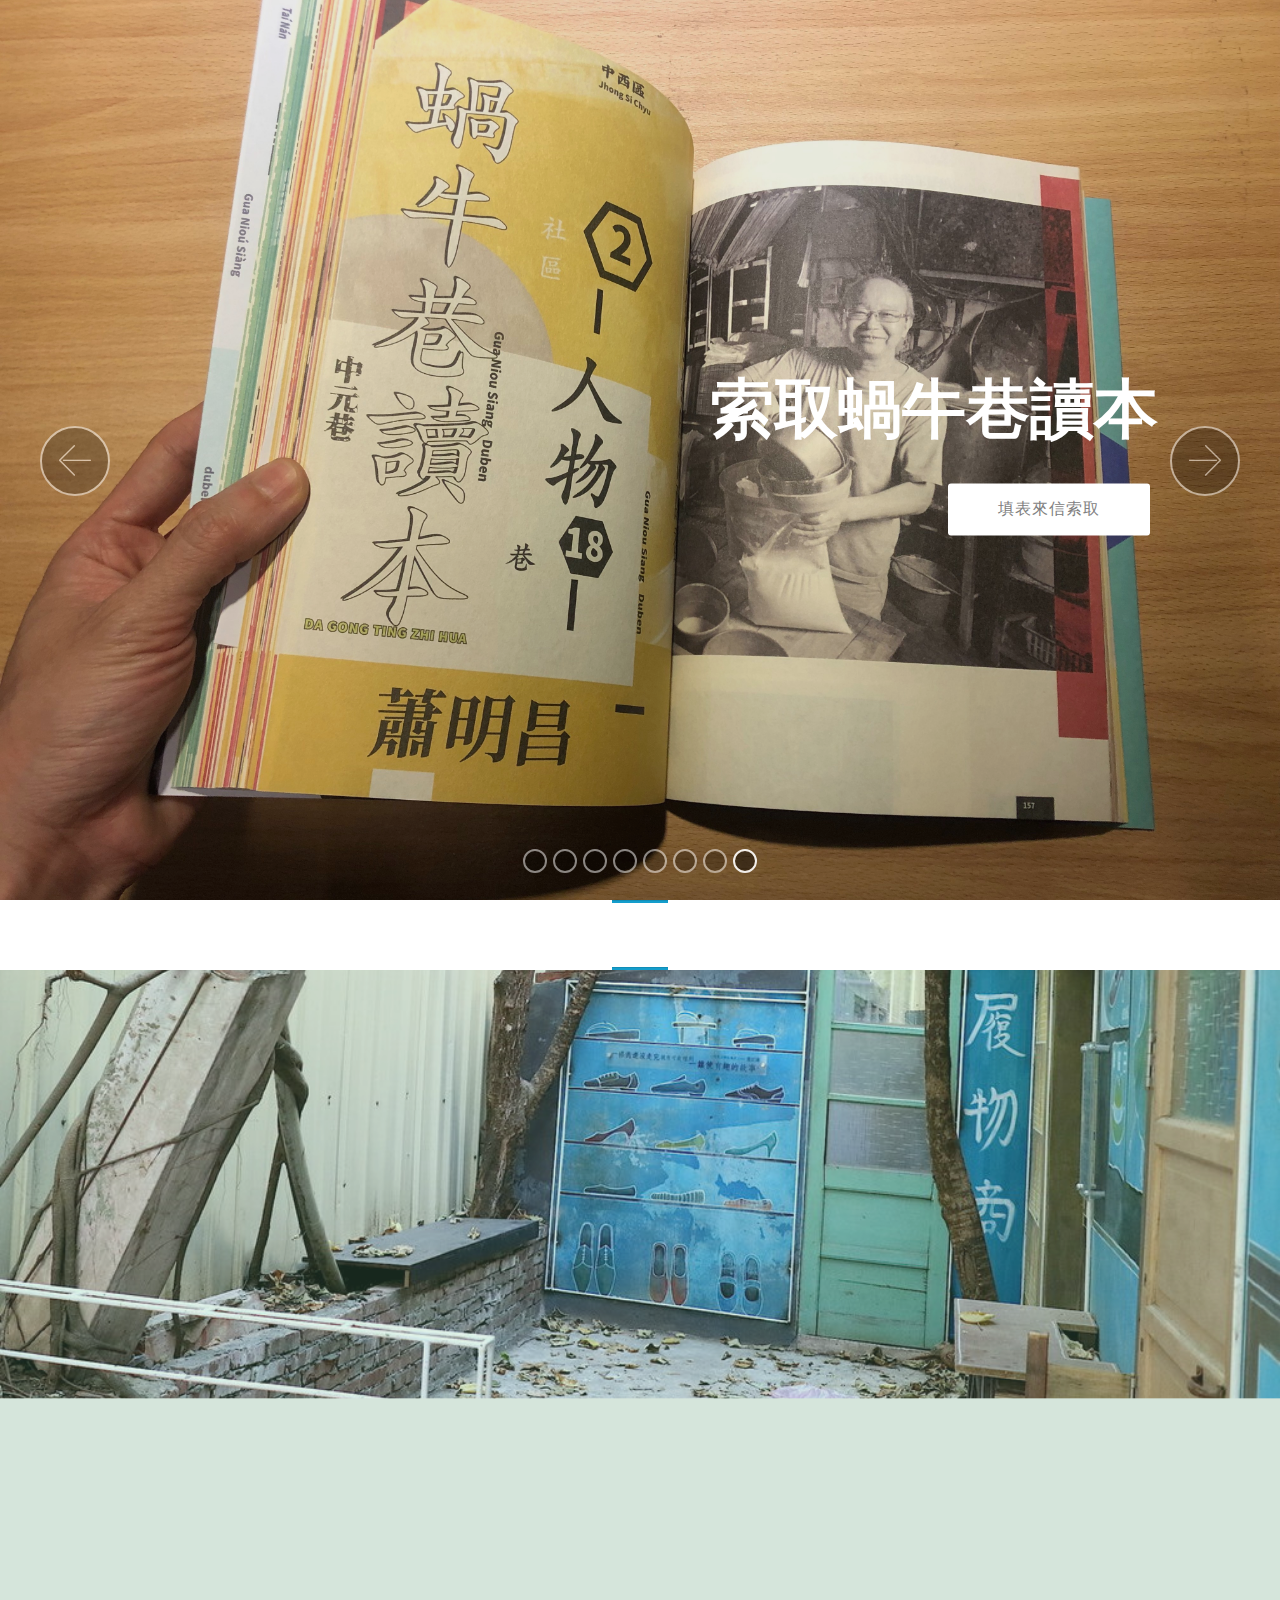
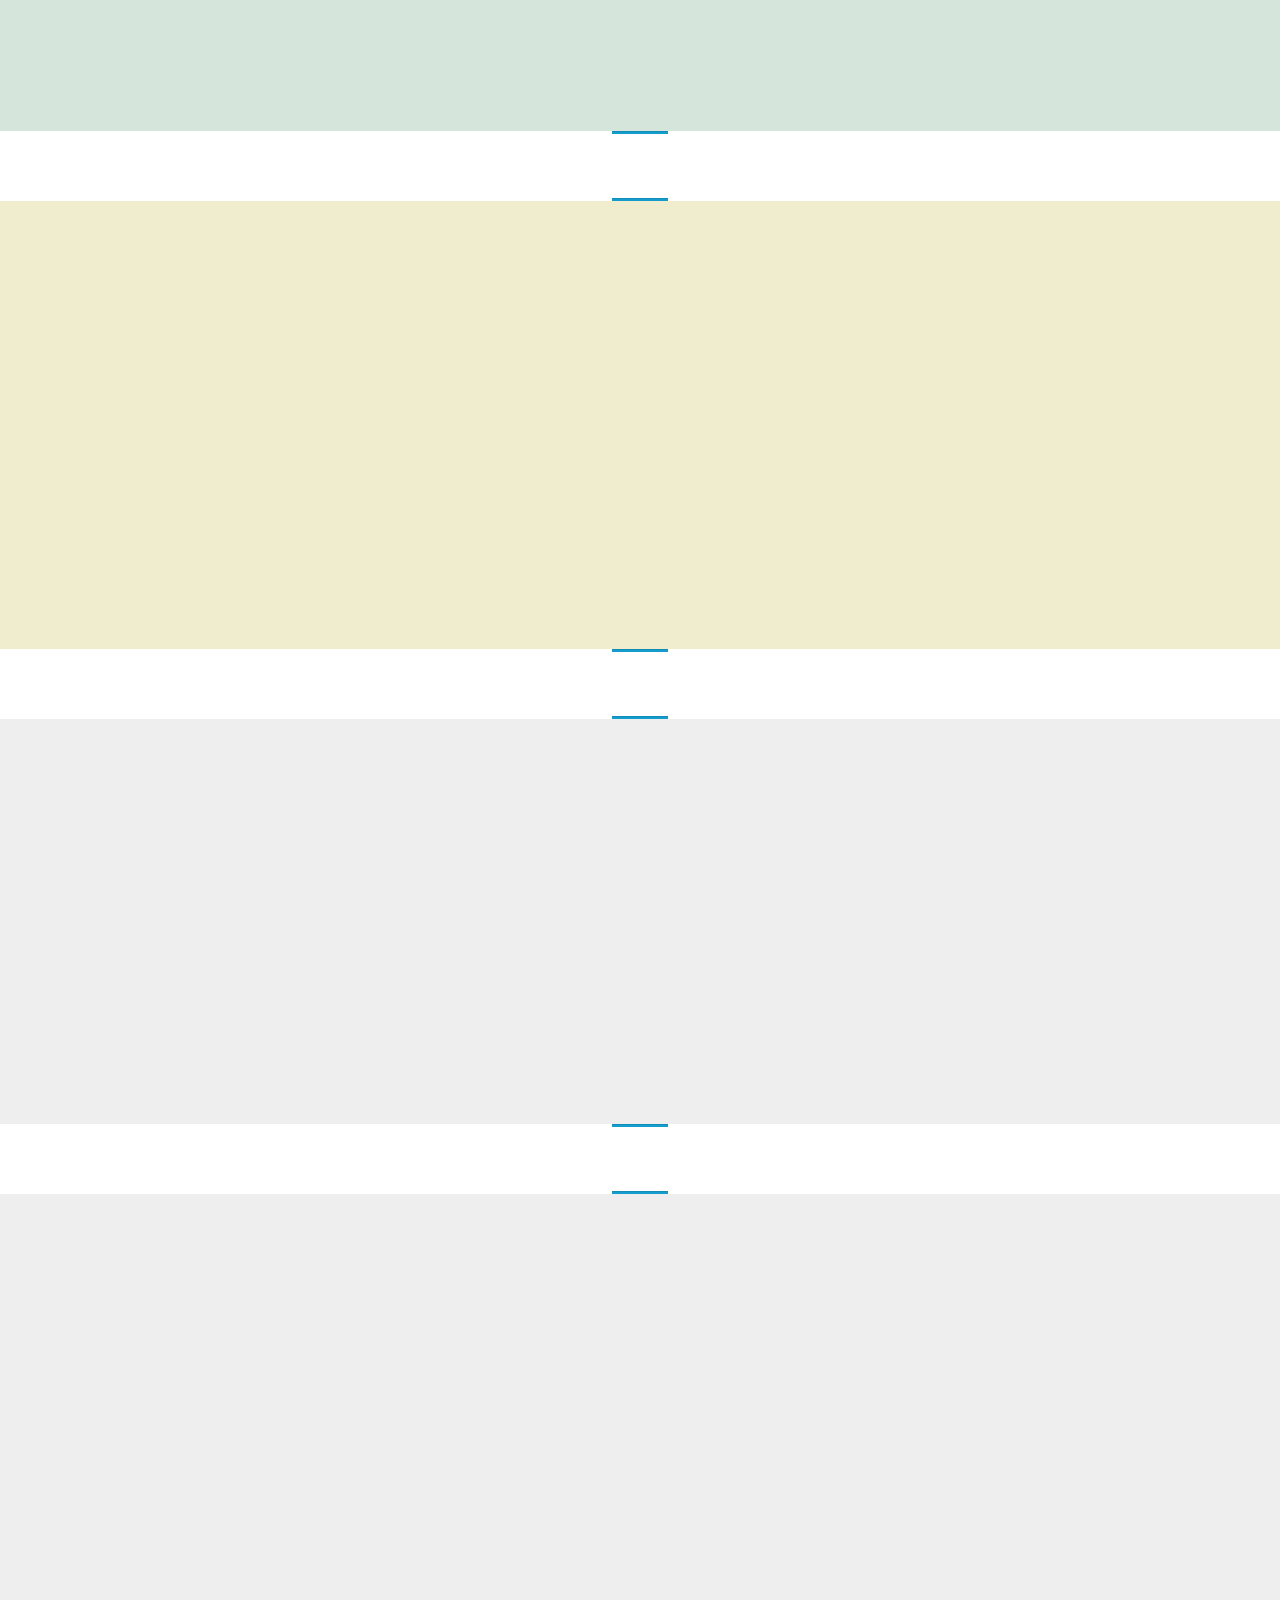
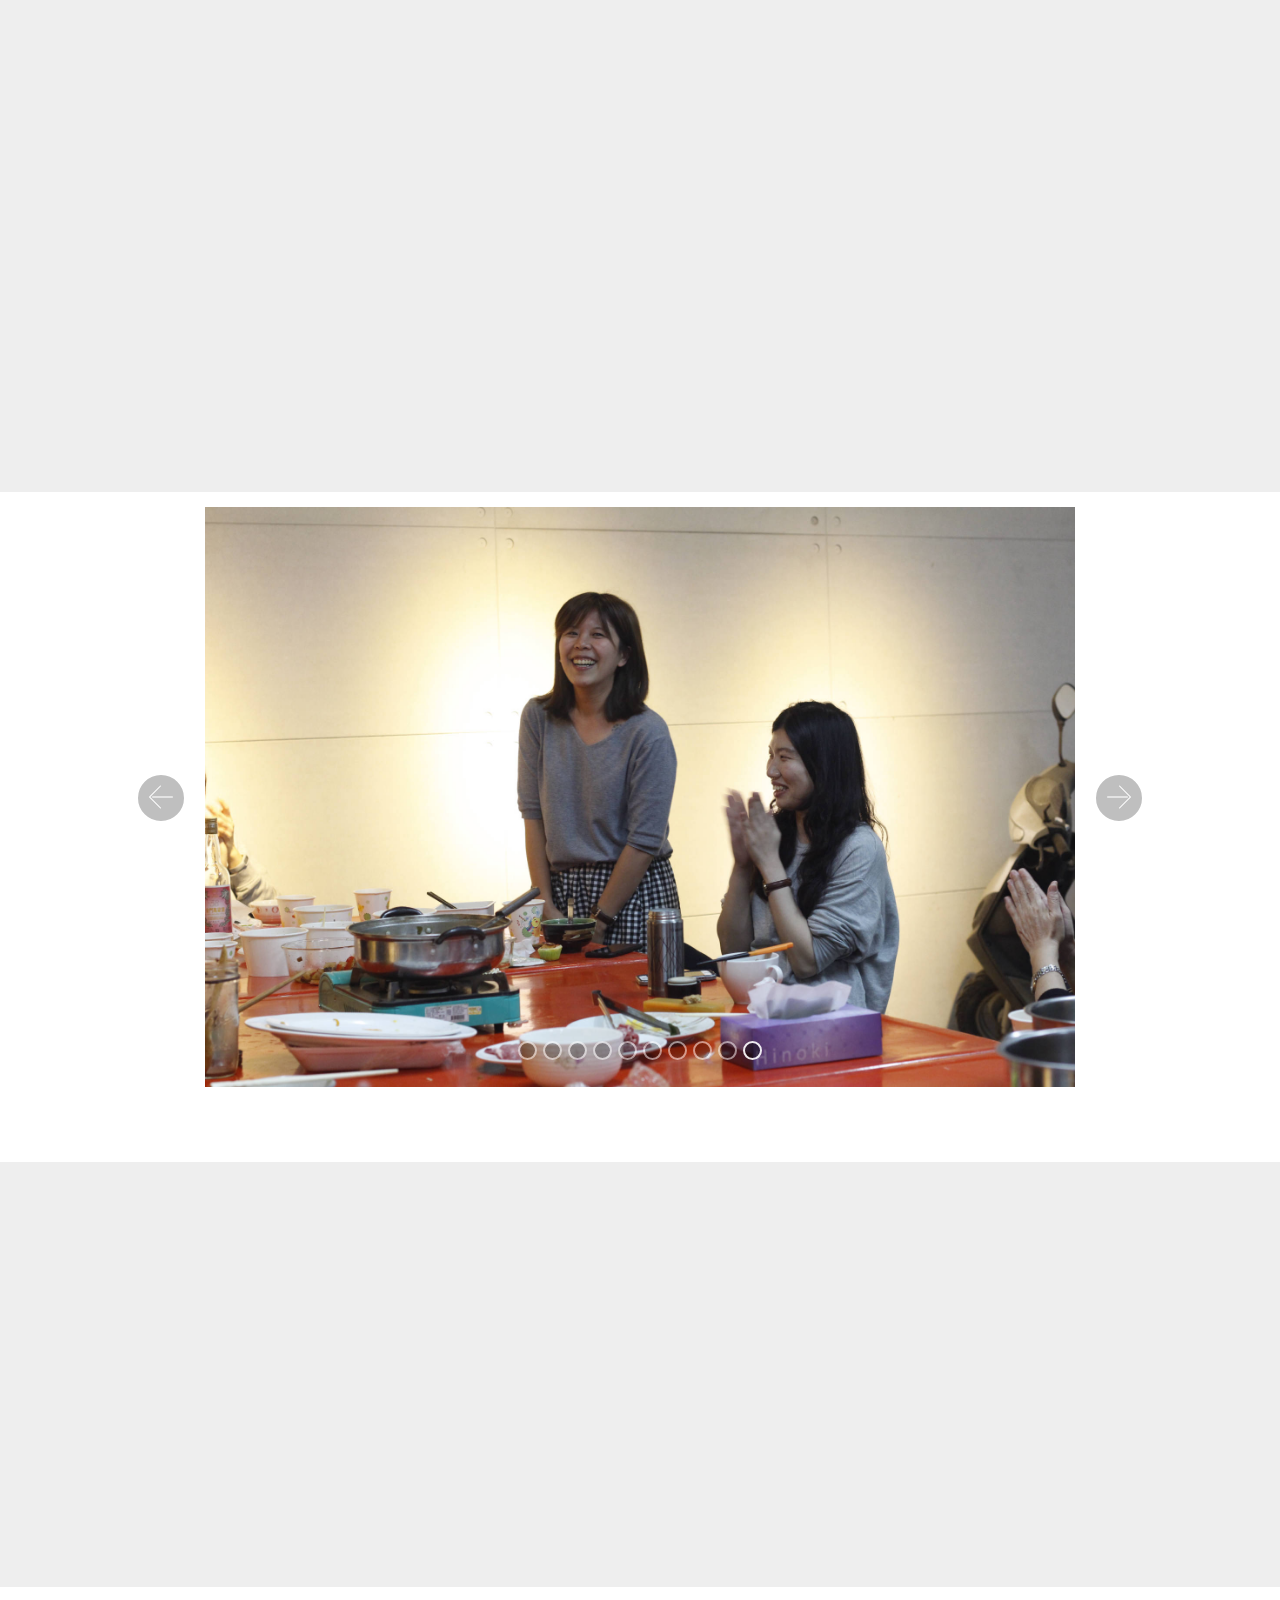
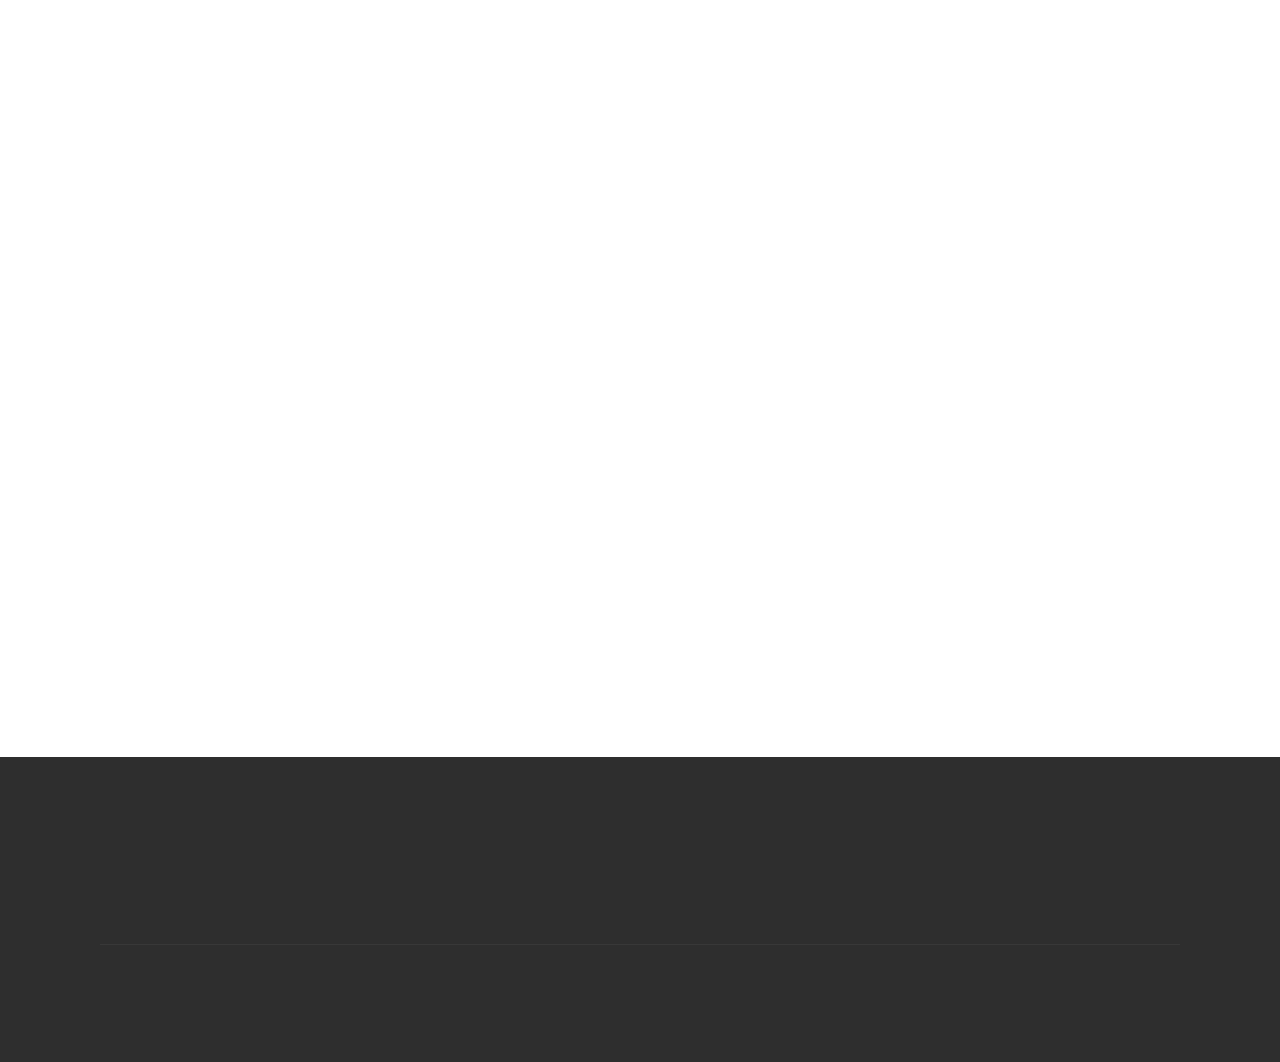
==== commit 3fc2b65e: "create github pages" ====
--- a/index.html
+++ b/index.html
@@ -36,7 +36,7 @@
 
     
 
-    <div class="full-screen"><div class="mbr-slider slide carousel" data-keyboard="false" data-bs-keyboard="false" data-ride="false" data-bs-ride="false" data-interval="7000" data-bs-interval="7000" data-bs-pause="true" data-pause="true"><ol class="carousel-indicators"><li data-app-prevent-settings="" data-target="#slider1-0" data-bs-target="#slider1-0" data-slide-to="0" data-bs-slide-to="0"></li><li data-app-prevent-settings="" data-target="#slider1-0" data-bs-target="#slider1-0" data-slide-to="1" data-bs-slide-to="1"></li><li data-app-prevent-settings="" data-target="#slider1-0" data-bs-target="#slider1-0" data-slide-to="2" data-bs-slide-to="2"></li><li data-app-prevent-settings="" data-target="#slider1-0" data-bs-target="#slider1-0" data-slide-to="3" data-bs-slide-to="3"></li><li data-app-prevent-settings="" data-target="#slider1-0" data-bs-target="#slider1-0" data-slide-to="4" data-bs-slide-to="4"></li><li data-app-prevent-settings="" data-target="#slider1-0" data-bs-target="#slider1-0" data-slide-to="5" data-bs-slide-to="5"></li><li data-app-prevent-settings="" data-target="#slider1-0" data-bs-target="#slider1-0" data-slide-to="6" data-bs-slide-to="6"></li><li data-app-prevent-settings="" data-target="#slider1-0" data-bs-target="#slider1-0" class=" active" data-slide-to="7" data-bs-slide-to="7"></li></ol><div class="carousel-inner" role="listbox"><div class="carousel-item slider-fullscreen-image" data-bg-video-slide="false" style="background-image: url(assets/images/15-2000x1245.jpg);"><div class="container container-slide"><div class="image_wrapper"><div class="mbr-overlay" style="opacity: 0; background-color: rgb(255, 255, 255);"></div><img src="assets/images/15-2000x1245.jpg" title="<br><b>O8D ACT</b><br>"><div class="carousel-caption justify-content-center"><div class="col-10 align-right"><p class="lead mbr-text mbr-fonts-style display-2"><strong>蝸牛巷慢動作</strong></p><div class="mbr-section-btn" buttons="0"> <a class="btn btn-secondary display-7" href="index.html#header1-q" target="_blank">近期動態</a> </div></div></div></div></div></div><div class="carousel-item slider-fullscreen-image" data-bg-video-slide="false" style="background-image: url(assets/images/1-2000x1358.jpg);"><div class="container container-slide"><div class="image_wrapper"><div class="mbr-overlay" style="opacity: 0.1;"></div><img src="assets/images/1-2000x1358.jpg" title="<b>慢慢學</b>"><div class="carousel-caption justify-content-center"><div class="col-10 align-center"><div class="mbr-section-btn" buttons="0"><a class="btn display-4 btn-success" href="https://o8d.github.io/class/" target="_blank">課堂內容</a> </div></div></div></div></div></div><div class="carousel-item slider-fullscreen-image" data-bg-video-slide="false" style="background-image: url(assets/images/2018-12-14-7.53.21-1395x924.png);"><div class="container container-slide"><div class="image_wrapper"><div class="mbr-overlay" style="opacity: 0.1;"></div><img src="assets/images/2018-12-14-7.53.21-1395x924.png" title="<font color=&quot;#b1a374&quot;><b>煮故事 書</b></font>"><div class="carousel-caption justify-content-center"><div class="col-10 align-right"><p class="lead mbr-text mbr-fonts-style display-2"><strong>蝸牛巷裡的</strong><br><strong>生活史筆記</strong></p><div class="mbr-section-btn" buttons="0"><a class="btn display-4 btn-danger" href="https://o8d.github.io/story/" target="_blank">筆記檔</a> <a class="btn display-4 btn-white" href="https://o8d-tainan.tumblr.com/" target="_blank">網誌版</a>  </div></div></div></div></div></div><div class="carousel-item slider-fullscreen-image" data-bg-video-slide="false" style="background-image: url(assets/images/icon-2-2000x947.png);"><div class="container container-slide"><div class="image_wrapper"><div class="mbr-overlay" style="opacity: 0.1; background-color: rgb(35, 35, 35);"></div><img src="assets/images/icon-2-2000x947.png" title="<b>O8D MARKET</b>"><div class="carousel-caption justify-content-center"><div class="col-10 align-right"><p class="lead mbr-text mbr-fonts-style display-2"><strong>蝸牛巷的買賣交誼</strong></p><div class="mbr-section-btn" buttons="0"><a class="btn display-4 btn-danger" href="https://spark.adobe.com/page/dllpzmVKBRElI/#_=_" target="_blank">o8d .1</a> <a class="btn display-4 btn-white" href="https://o8d2.tumblr.com/" target="_blank">o8d .2</a> <a class="btn display-4 btn-danger" href="https://o8d.github.io/group/" target="_blank">o8d .3</a> <a class="btn display-4 btn-white" href="https://o8d.github.io/o8d4/" target="_blank">o8d .4</a></div></div></div></div></div></div><div class="carousel-item slider-fullscreen-image" data-bg-video-slide="false" style="background-image: url(assets/images/banner-1-2000x872.jpg);"><div class="container container-slide"><div class="image_wrapper"><div class="mbr-overlay" style="opacity: 0; background-color: rgb(255, 255, 255);"></div><img src="assets/images/banner-1-2000x872.jpg" title="<b>Dà Gōng Dīng Zhī Huá</b>"><div class="carousel-caption justify-content-center"><div class="col-10 align-center"><div class="mbr-section-btn" buttons="0"><a class="btn display-4 btn-info" href="https://o8d.github.io/2020/" target="_blank">歡迎光臨</a> </div></div></div></div></div></div><div class="carousel-item slider-fullscreen-image" data-bg-video-slide="false" style="background-image: url(assets/images/s-49250310.jpg);"><div class="container container-slide"><div class="image_wrapper"><div class="mbr-overlay" style="opacity: 0; background-color: rgb(255, 255, 255);"></div><img src="assets/images/s-49250310.jpg" title="<b>Dà Gōng Dīng Zhī Huá</b>"><div class="carousel-caption justify-content-center"><div class="col-10 align-center"><h2 class="mbr-fonts-style display-2"><strong><em>2020的社區安逸</em></strong></h2><p class="lead mbr-text mbr-fonts-style display-5"><strong>：大宮町之華-從蝸牛巷找回大宮町：</strong><br><strong>：遊逛了你我的生活：</strong><font color="#ffffff"><strong><br>我過我的日子，你逛你的巷子<br></strong></font><font color="#ffffff"><strong><br></strong></font></p></div></div></div></div></div><div class="carousel-item slider-fullscreen-image" data-bg-video-slide="false" style="background-image: url(assets/images/102743.jpg);"><div class="container container-slide"><div class="image_wrapper"><div class="mbr-overlay" style="opacity: 0.1; background-color: rgb(35, 35, 35);"></div><img src="assets/images/102743.jpg" title="<b>O8D MARKET</b>"><div class="carousel-caption justify-content-center"><div class="col-10 align-right"><p class="lead mbr-text mbr-fonts-style display-2"><strong>2021街區資深住民xRE蝸牛巷裝置</strong></p><div class="mbr-section-btn" buttons="0"><a class="btn display-4 btn-warning" href="https://o8d.github.io/re-2021/" target="_blank">前往專頁</a>   </div></div></div></div></div></div><div class="carousel-item slider-fullscreen-image active" data-bg-video-slide="false" style="background-image: url(assets/images/250abd1f-e256-4e95-b67e-3574ea42ff9d.jpeg);"><div class="container container-slide"><div class="image_wrapper"><div class="mbr-overlay" style="opacity: 0.1; background-color: rgb(35, 35, 35);"></div><img src="assets/images/250abd1f-e256-4e95-b67e-3574ea42ff9d.jpeg" title="<b>O8D MARKET</b>"><div class="carousel-caption justify-content-center"><div class="col-10 align-right"><p class="lead mbr-text mbr-fonts-style display-2"><font color="#ffffff"><strong>索取蝸牛巷讀本</strong></font></p><div class="mbr-section-btn" buttons="0"><a class="btn display-4 btn-white" href="index.html#form1-w">填表來信索取</a>   </div></div></div></div></div></div></div><a data-app-prevent-settings="" class="carousel-control carousel-control-prev" role="button" data-slide="prev" data-bs-slide="prev" href="#slider1-0"><span aria-hidden="true" class="mbri-left mbr-iconfont"></span><span class="sr-only visually-hidden">Previous</span></a><a data-app-prevent-settings="" class="carousel-control carousel-control-next" role="button" data-slide="next" data-bs-slide="next" href="#slider1-0"><span aria-hidden="true" class="mbri-right mbr-iconfont"></span><span class="sr-only visually-hidden">Next</span></a></div></div>
+    <div class="full-screen"><div class="mbr-slider slide carousel" data-keyboard="false" data-bs-keyboard="false" data-ride="false" data-bs-ride="false" data-interval="7000" data-bs-interval="7000" data-bs-pause="true" data-pause="true"><ol class="carousel-indicators"><li data-app-prevent-settings="" data-target="#slider1-0" data-bs-target="#slider1-0" data-slide-to="0" data-bs-slide-to="0"></li><li data-app-prevent-settings="" data-target="#slider1-0" data-bs-target="#slider1-0" data-slide-to="1" data-bs-slide-to="1"></li><li data-app-prevent-settings="" data-target="#slider1-0" data-bs-target="#slider1-0" data-slide-to="2" data-bs-slide-to="2"></li><li data-app-prevent-settings="" data-target="#slider1-0" data-bs-target="#slider1-0" data-slide-to="3" data-bs-slide-to="3"></li><li data-app-prevent-settings="" data-target="#slider1-0" data-bs-target="#slider1-0" data-slide-to="4" data-bs-slide-to="4"></li><li data-app-prevent-settings="" data-target="#slider1-0" data-bs-target="#slider1-0" data-slide-to="5" data-bs-slide-to="5"></li><li data-app-prevent-settings="" data-target="#slider1-0" data-bs-target="#slider1-0" data-slide-to="6" data-bs-slide-to="6"></li><li data-app-prevent-settings="" data-target="#slider1-0" data-bs-target="#slider1-0" class=" active" data-slide-to="7" data-bs-slide-to="7"></li></ol><div class="carousel-inner" role="listbox"><div class="carousel-item slider-fullscreen-image" data-bg-video-slide="false" style="background-image: url(assets/images/15-2000x1245.jpg);"><div class="container container-slide"><div class="image_wrapper"><div class="mbr-overlay" style="opacity: 0; background-color: rgb(255, 255, 255);"></div><img src="assets/images/15-2000x1245.jpg" title="<br><b>O8D ACT</b><br>"><div class="carousel-caption justify-content-center"><div class="col-10 align-right"><p class="lead mbr-text mbr-fonts-style display-2"><strong>蝸牛巷慢動作</strong></p><div class="mbr-section-btn" buttons="0"> <a class="btn btn-secondary display-7" href="index.html#header1-q" target="_blank">近期動態</a> </div></div></div></div></div></div><div class="carousel-item slider-fullscreen-image" data-bg-video-slide="false" style="background-image: url(assets/images/1-2000x1358.jpg);"><div class="container container-slide"><div class="image_wrapper"><div class="mbr-overlay" style="opacity: 0.1;"></div><img src="assets/images/1-2000x1358.jpg" title="<b>慢慢學</b>"><div class="carousel-caption justify-content-center"><div class="col-10 align-center"><div class="mbr-section-btn" buttons="0"><a class="btn display-4 btn-success" href="https://o8d.github.io/class/" target="_blank">課堂內容</a> </div></div></div></div></div></div><div class="carousel-item slider-fullscreen-image" data-bg-video-slide="false" style="background-image: url(assets/images/2018-12-14-7.53.21-1395x924.png);"><div class="container container-slide"><div class="image_wrapper"><div class="mbr-overlay" style="opacity: 0.1;"></div><img src="assets/images/2018-12-14-7.53.21-1395x924.png" title="<font color=&quot;#b1a374&quot;><b>煮故事 書</b></font>"><div class="carousel-caption justify-content-center"><div class="col-10 align-right"><p class="lead mbr-text mbr-fonts-style display-2"><strong>蝸牛巷裡的</strong><br><strong>生活史筆記</strong></p><div class="mbr-section-btn" buttons="0"><a class="btn display-4 btn-danger" href="https://o8d.github.io/story/" target="_blank">筆記檔</a> <a class="btn display-4 btn-white" href="https://o8d-tainan.tumblr.com/" target="_blank">網誌版</a>  </div></div></div></div></div></div><div class="carousel-item slider-fullscreen-image" data-bg-video-slide="false" style="background-image: url(assets/images/icon-2-2000x947.png);"><div class="container container-slide"><div class="image_wrapper"><div class="mbr-overlay" style="opacity: 0.1; background-color: rgb(35, 35, 35);"></div><img src="assets/images/icon-2-2000x947.png" title="<b>O8D MARKET</b>"><div class="carousel-caption justify-content-center"><div class="col-10 align-right"><p class="lead mbr-text mbr-fonts-style display-2"><strong>蝸牛巷的買賣交誼</strong></p><div class="mbr-section-btn" buttons="0"><a class="btn display-4 btn-danger" href="https://spark.adobe.com/page/dllpzmVKBRElI/#_=_" target="_blank">o8d .1</a> <a class="btn display-4 btn-white" href="https://o8d2.tumblr.com/" target="_blank">o8d .2</a> <a class="btn display-4 btn-danger" href="https://o8d.github.io/group/" target="_blank">o8d .3</a> <a class="btn display-4 btn-white" href="https://o8d.github.io/o8d4/" target="_blank">o8d .4</a></div></div></div></div></div></div><div class="carousel-item slider-fullscreen-image" data-bg-video-slide="false" style="background-image: url(assets/images/banner-1-2000x872.jpg);"><div class="container container-slide"><div class="image_wrapper"><div class="mbr-overlay" style="opacity: 0; background-color: rgb(255, 255, 255);"></div><img src="assets/images/banner-1-2000x872.jpg" title="<b>Dà Gōng Dīng Zhī Huá</b>"><div class="carousel-caption justify-content-center"><div class="col-10 align-center"><div class="mbr-section-btn" buttons="0"><a class="btn display-4 btn-info" href="https://o8d.github.io/2020/" target="_blank">歡迎光臨</a> </div></div></div></div></div></div><div class="carousel-item slider-fullscreen-image" data-bg-video-slide="false" style="background-image: url(assets/images/s-49250310.jpg);"><div class="container container-slide"><div class="image_wrapper"><div class="mbr-overlay" style="opacity: 0; background-color: rgb(255, 255, 255);"></div><img src="assets/images/s-49250310.jpg" title="<b>Dà Gōng Dīng Zhī Huá</b>"><div class="carousel-caption justify-content-center"><div class="col-10 align-center"><h2 class="mbr-fonts-style display-2"><strong><em>2020的社區安逸</em></strong></h2><p class="lead mbr-text mbr-fonts-style display-5"><strong>：大宮町之華-從蝸牛巷找回大宮町：</strong><br><strong>：遊逛了你我的生活：</strong><font color="#ffffff"><strong><br>我過我的日子，你逛你的巷子<br></strong></font><font color="#ffffff"><strong><br></strong></font></p></div></div></div></div></div><div class="carousel-item slider-fullscreen-image" data-bg-video-slide="false" style="background-image: url(assets/images/102743.jpg);"><div class="container container-slide"><div class="image_wrapper"><div class="mbr-overlay" style="opacity: 0.1; background-color: rgb(35, 35, 35);"></div><img src="assets/images/102743.jpg" title="<b>O8D MARKET</b>"><div class="carousel-caption justify-content-center"><div class="col-10 align-right"><p class="lead mbr-text mbr-fonts-style display-2">2021街區資深住民xRE蝸牛巷裝置</p><div class="mbr-section-btn" buttons="0"><a class="btn display-4 btn-warning" href="https://o8d.github.io/re-2021/" target="_blank">前往專頁</a>   </div></div></div></div></div></div><div class="carousel-item slider-fullscreen-image active" data-bg-video-slide="false" style="background-image: url(assets/images/250abd1f-e256-4e95-b67e-3574ea42ff9d.jpeg);"><div class="container container-slide"><div class="image_wrapper"><div class="mbr-overlay" style="opacity: 0.1; background-color: rgb(35, 35, 35);"></div><img src="assets/images/250abd1f-e256-4e95-b67e-3574ea42ff9d.jpeg" title="<b>O8D MARKET</b>"><div class="carousel-caption justify-content-center"><div class="col-10 align-right"><p class="lead mbr-text mbr-fonts-style display-2"><font color="#ffffff"><strong>索取蝸牛巷讀本</strong></font></p><div class="mbr-section-btn" buttons="0"><a class="btn display-4 btn-white" href="index.html#form1-w">填表來信索取</a>   </div></div></div></div></div></div></div><a data-app-prevent-settings="" class="carousel-control carousel-control-prev" role="button" data-slide="prev" data-bs-slide="prev" href="#slider1-0"><span aria-hidden="true" class="mbri-left mbr-iconfont"></span><span class="sr-only visually-hidden">Previous</span></a><a data-app-prevent-settings="" class="carousel-control carousel-control-next" role="button" data-slide="next" data-bs-slide="next" href="#slider1-0"><span aria-hidden="true" class="mbri-right mbr-iconfont"></span><span class="sr-only visually-hidden">Next</span></a></div></div>
 
 </section>
 
@@ -229,9 +229,9 @@
         <div class="row justify-content-center">
             <div class="media-container-column col-lg-8" data-form-type="formoid">
                 <!---Formbuilder Form--->
-                <form action="https://mobirise.eu/" method="POST" class="mbr-form form-with-styler" data-form-title="Mobirise Form"><input type="hidden" name="email" data-form-email="true" value="QsxfjebhdPy/Us+fi8S/aJEnSdCcdcIeFxebcird66+SvlmvSEmM8LSQN7IBxP/EaaBzBlWbh2Yg2wIf7Jhc3iGl87ruvd0jla5sZlx2WaQ+khH8MejOqGhGNRtqp6zb.O1SGuWmdIYGi9xUhf2rn7NcsTZYzSxPGSbkt3SQoT72kAOuFlCgCZXQz36+0r5LWvMCaVmVOvvd+oK6U7lmCmymHRTiDdZGeusHd6i32Wl3JwSd1wchE0EegP4zabfPD">
+                <form action="https://mobirise.eu/" method="POST" class="mbr-form form-with-styler" data-form-title="Mobirise Form"><input type="hidden" name="email" data-form-email="true" value="sBU488NI/zXc+tKb+y/l31KgY3lK1cO8lbvSk9DH75J35TqQXNG+ekTtRiA9U9tc7ELxem1WDdwKVcUriBwWhhkqCWf34gDxHADquG2nK224xd0dayu9TpSaGiaUrSMM.42eNA6H6WIJGcd0IA0uMusDMn1JpQbmvqlYfhUAsbnxFM5JNfZkuoOyUOHYpPVRj/4240th1aMMxO6DqwZdCrQhBYdIjmmG4zw3bDMeHriqDhUpWgso7qBUxP+Kk4TZL">
                     <div class="row">
-                        <div hidden="hidden" data-form-alert="" class="alert alert-success col-12">Thanks for filling out the form!</div>
+                        <div hidden="hidden" data-form-alert="" class="alert alert-success col-12">我們會儘快與您聯繫</div>
                         <div hidden="hidden" data-form-alert-danger="" class="alert alert-danger col-12">
                         </div>
                     </div>
--- a/assets/mobirise/css/mbr-additional.css
+++ b/assets/mobirise/css/mbr-additional.css
@@ -857,7 +857,7 @@
   color: #ffffff;
 }
 .cid-rccbd5W9WN P {
-  color: #96895d;
+  color: #ffffff;
   text-align: right;
 }
 .cid-rccbd5W9WN H2 {
@@ -1287,8 +1287,8 @@
   background-image: url("../../../assets/images/s-2973702-1188x890.jpg");
 }
 .cid-sPK7SNlgkd {
-  padding-top: 90px;
-  padding-bottom: 90px;
+  padding-top: 120px;
+  padding-bottom: 120px;
   background-color: #ffffff;
 }
 .cid-sPK7SNlgkd .title {
--- a/assets/mobirise/css/mbr-additional.css
+++ b/assets/mobirise/css/mbr-additional.css
@@ -857,7 +857,7 @@
   color: #ffffff;
 }
 .cid-rccbd5W9WN P {
-  color: #96895d;
+  color: #ffffff;
   text-align: right;
 }
 .cid-rccbd5W9WN H2 {
@@ -1287,8 +1287,8 @@
   background-image: url("../../../assets/images/s-2973702-1188x890.jpg");
 }
 .cid-sPK7SNlgkd {
-  padding-top: 90px;
-  padding-bottom: 90px;
+  padding-top: 120px;
+  padding-bottom: 120px;
   background-color: #ffffff;
 }
 .cid-sPK7SNlgkd .title {
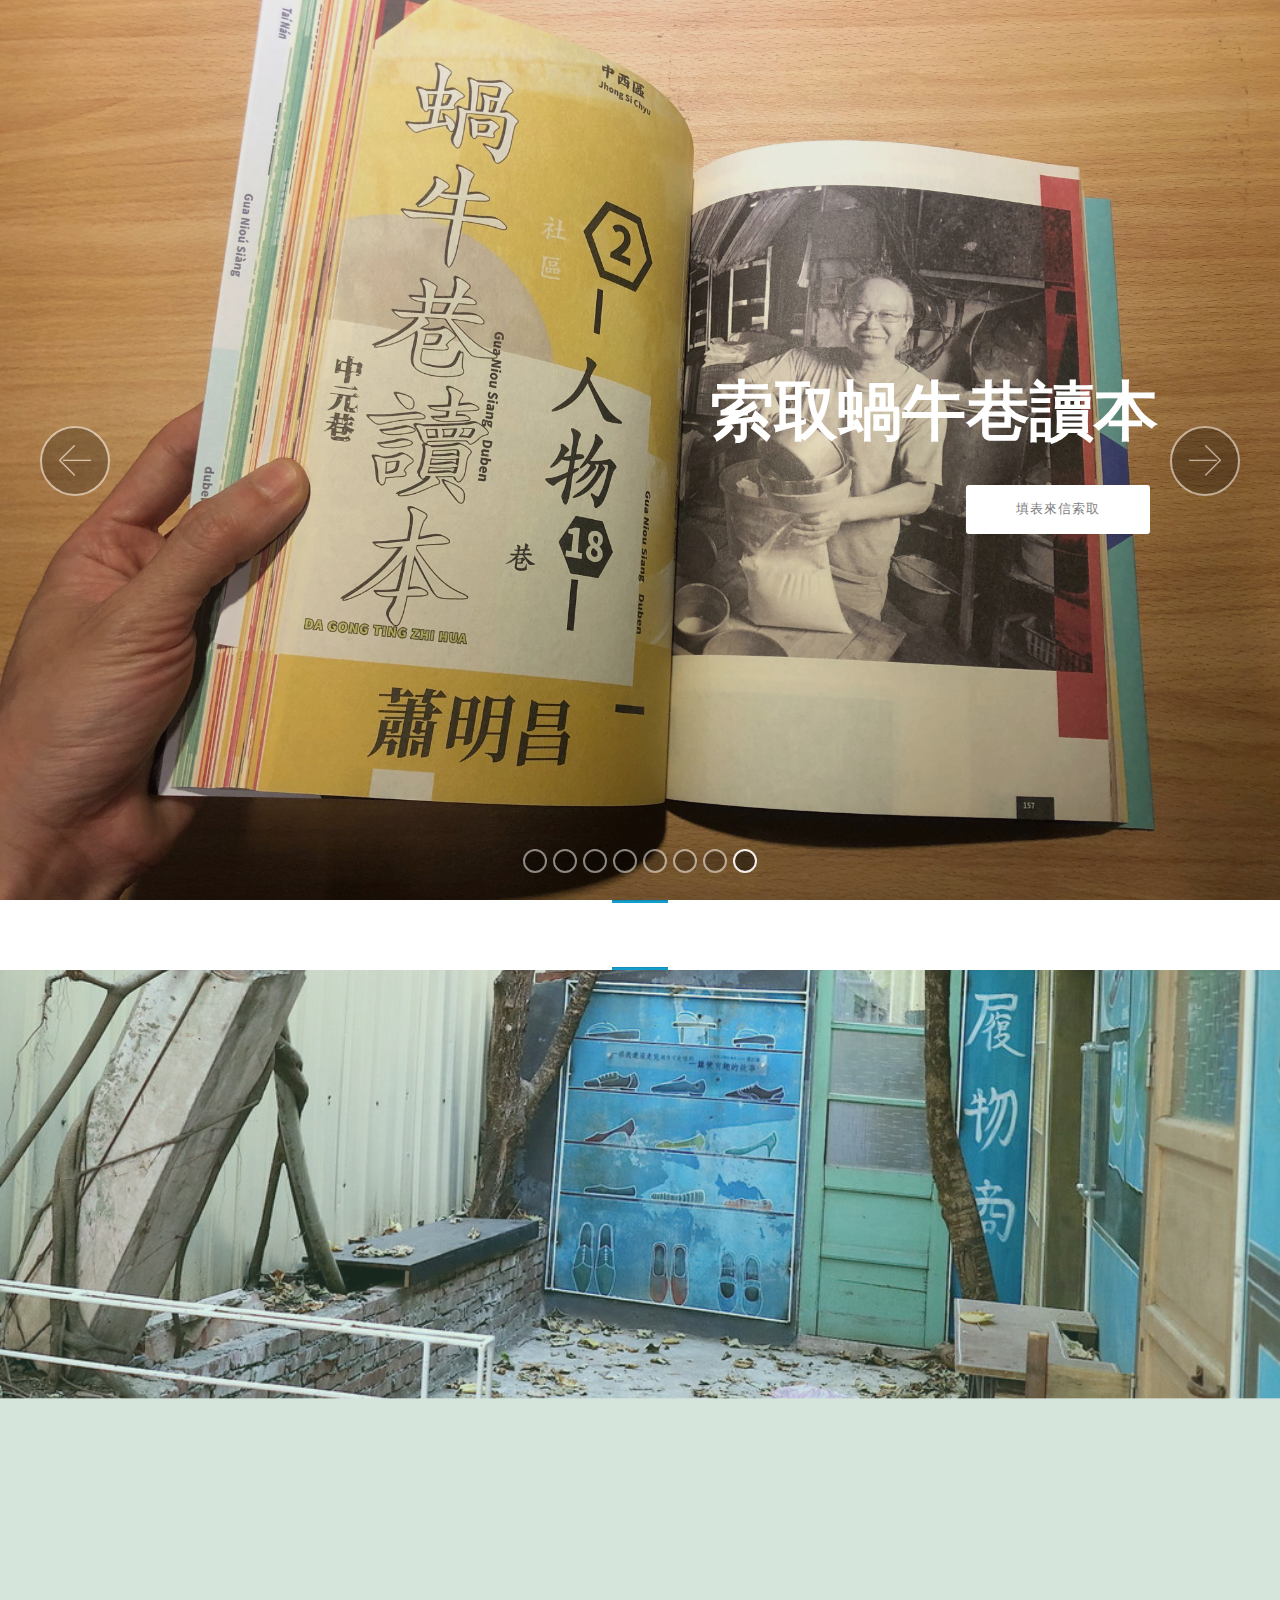
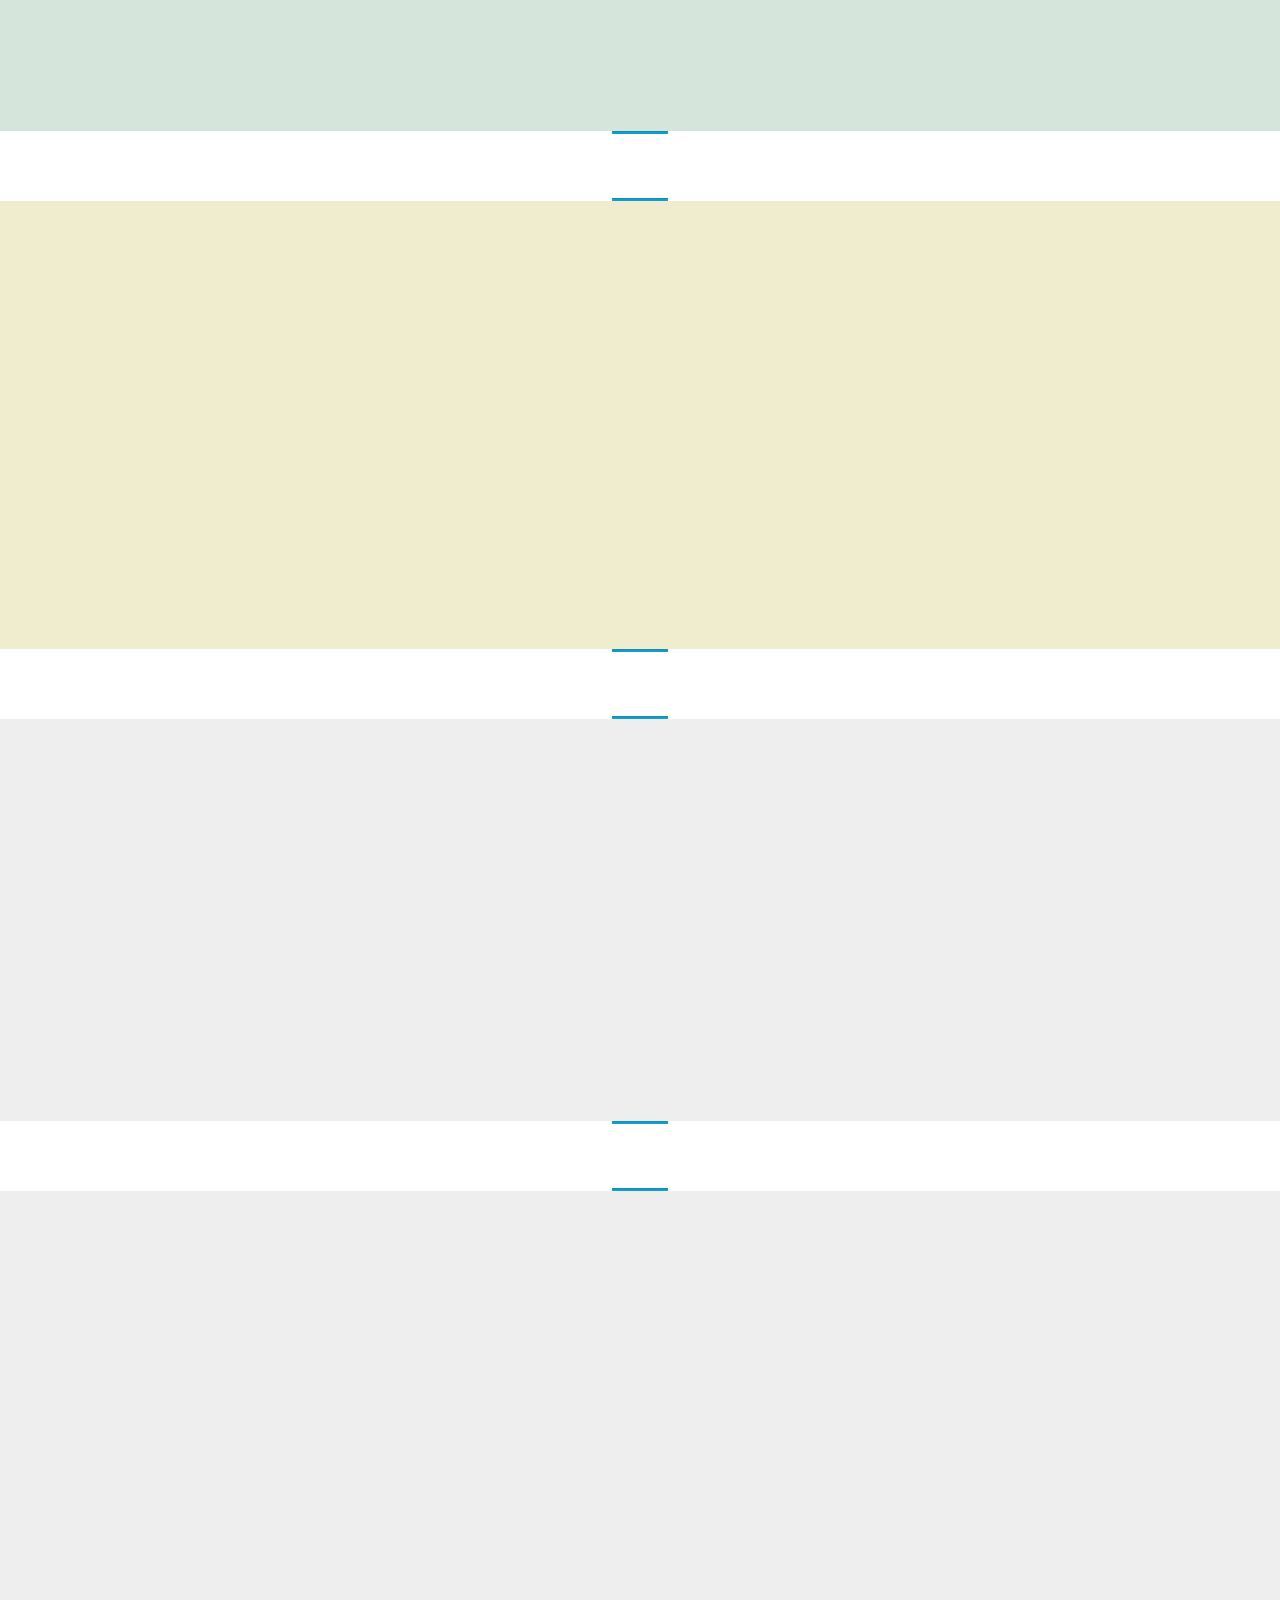
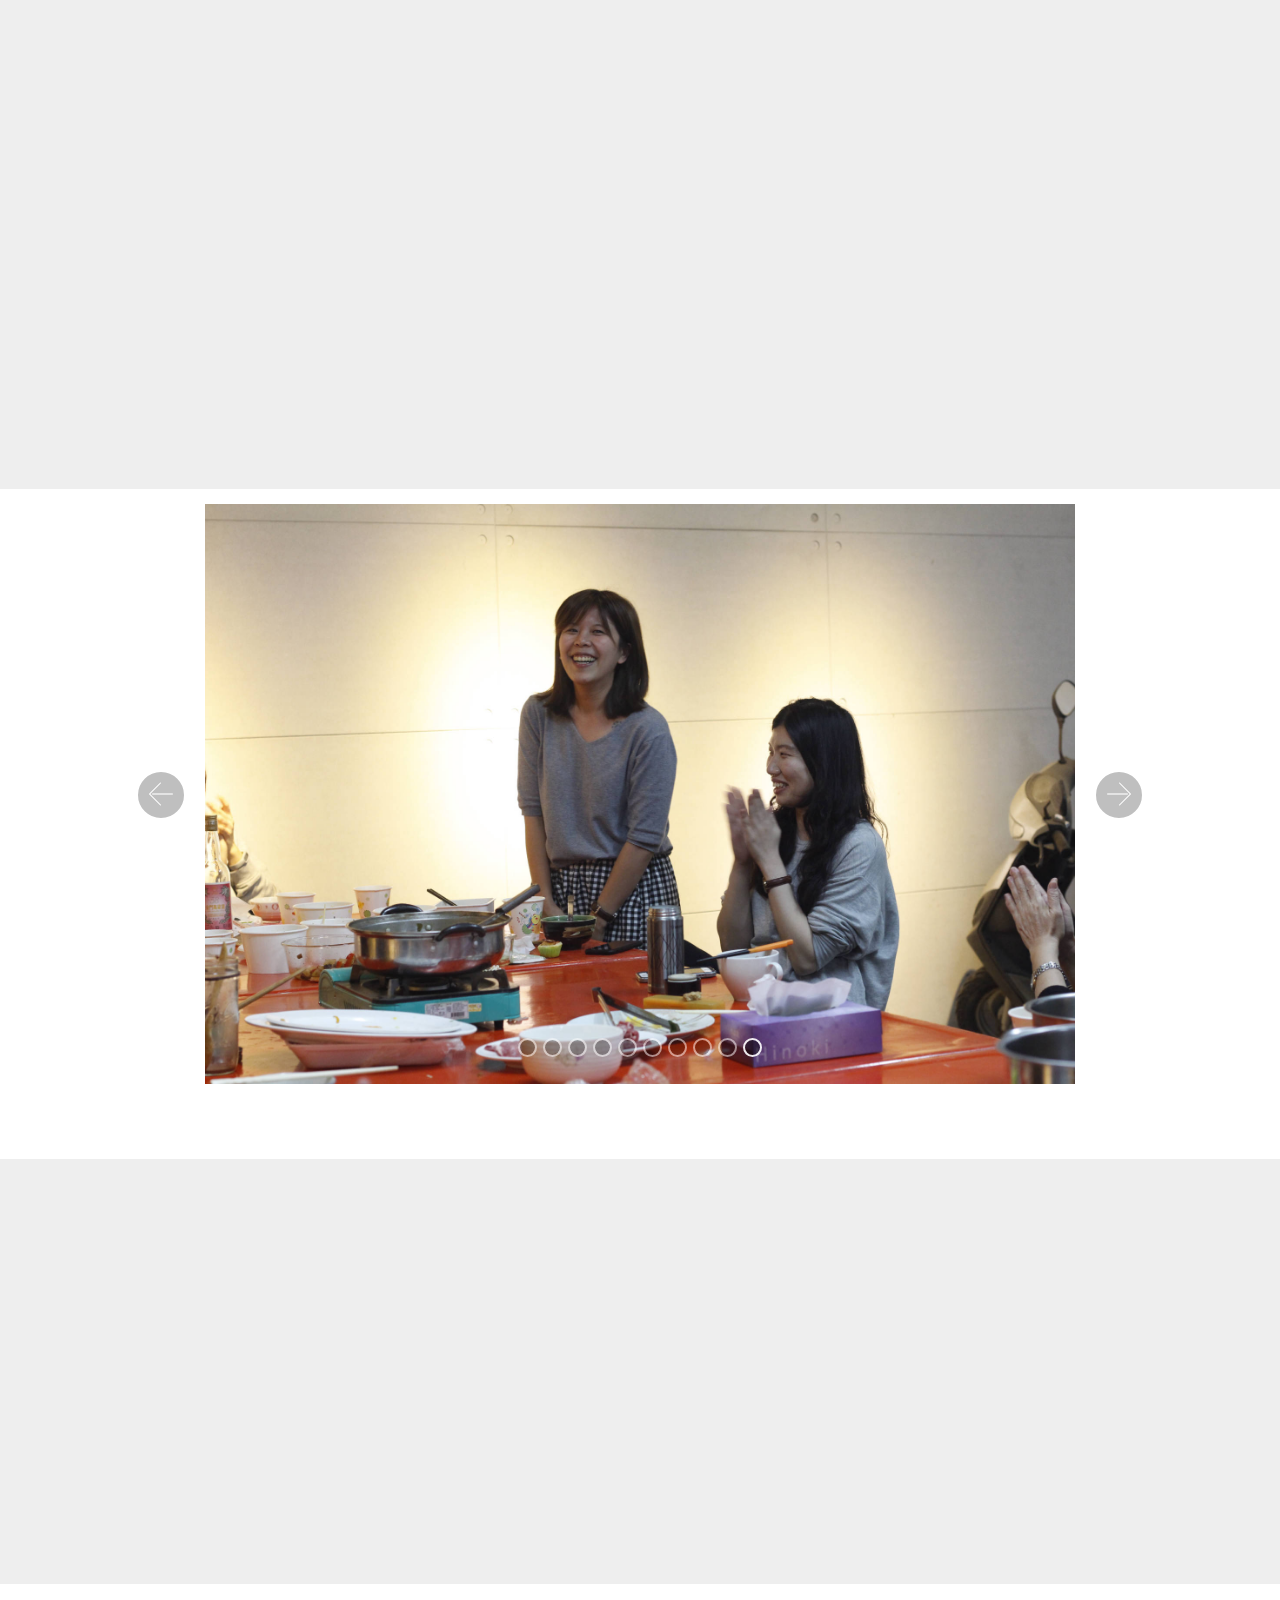
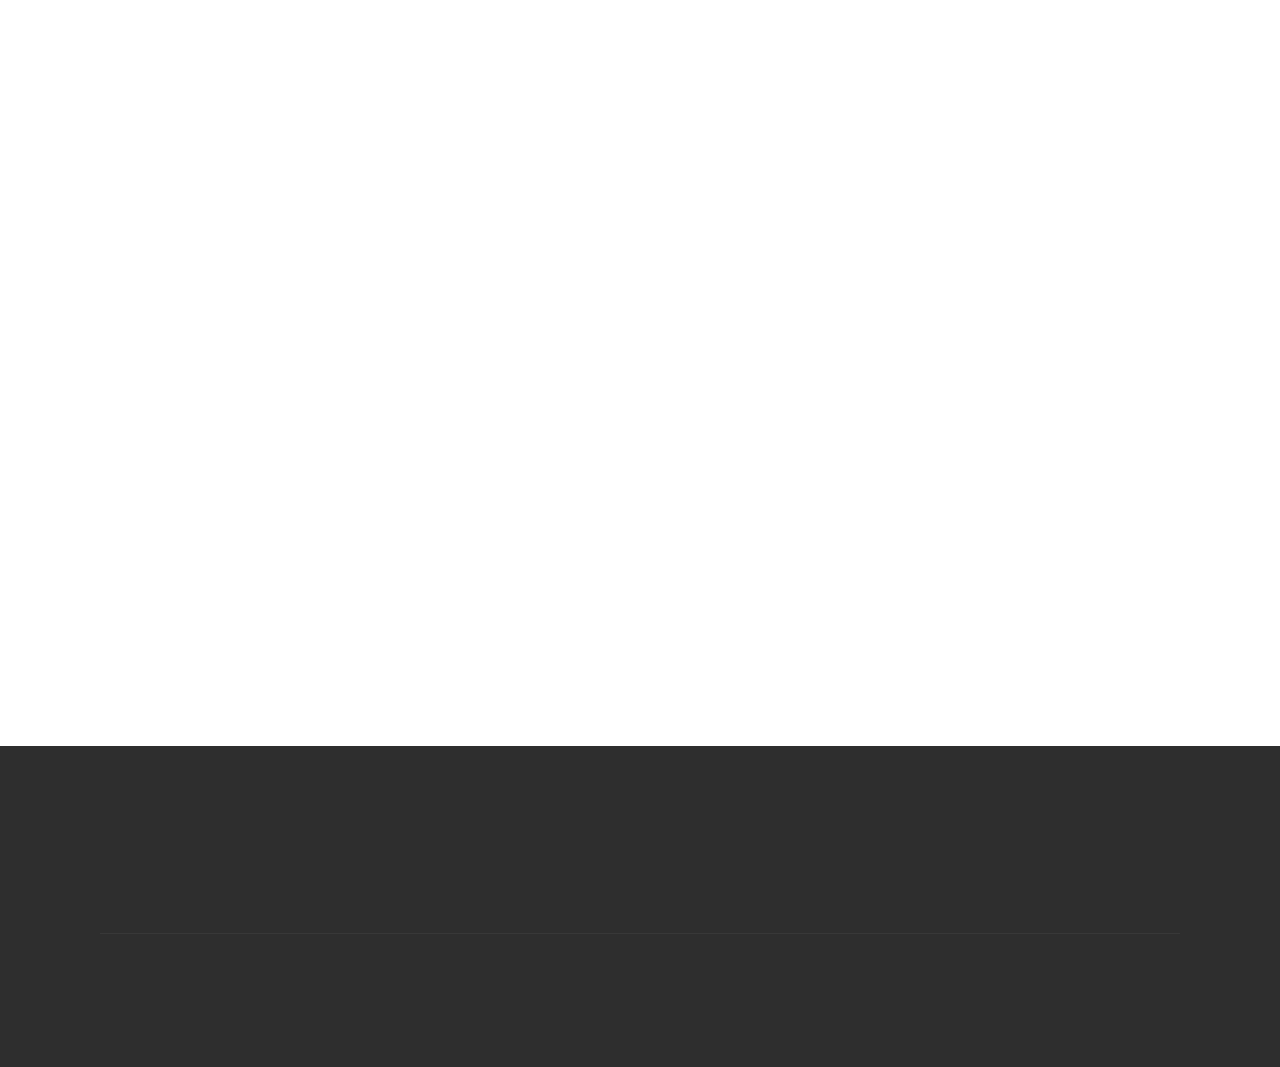
==== commit e4d18fb8: "create github pages" ====
--- a/index.html
+++ b/index.html
@@ -10,7 +10,7 @@
   <meta name="description" content="">
   
   
-  <title>o8d act</title>
+  <title>蝸牛巷snail-alley</title>
   <link rel="stylesheet" href="assets/web/assets/mobirise-icons/mobirise-icons.css">
   <link rel="stylesheet" href="assets/bootstrap/css/bootstrap.min.css">
   <link rel="stylesheet" href="assets/bootstrap/css/bootstrap-grid.min.css">
@@ -29,6 +29,7 @@
   
   
   
+
 </head>
 <body>
   
@@ -36,7 +37,7 @@
 
     
 
-    <div class="full-screen"><div class="mbr-slider slide carousel" data-keyboard="false" data-bs-keyboard="false" data-ride="false" data-bs-ride="false" data-interval="7000" data-bs-interval="7000" data-bs-pause="true" data-pause="true"><ol class="carousel-indicators"><li data-app-prevent-settings="" data-target="#slider1-0" data-bs-target="#slider1-0" data-slide-to="0" data-bs-slide-to="0"></li><li data-app-prevent-settings="" data-target="#slider1-0" data-bs-target="#slider1-0" data-slide-to="1" data-bs-slide-to="1"></li><li data-app-prevent-settings="" data-target="#slider1-0" data-bs-target="#slider1-0" data-slide-to="2" data-bs-slide-to="2"></li><li data-app-prevent-settings="" data-target="#slider1-0" data-bs-target="#slider1-0" data-slide-to="3" data-bs-slide-to="3"></li><li data-app-prevent-settings="" data-target="#slider1-0" data-bs-target="#slider1-0" data-slide-to="4" data-bs-slide-to="4"></li><li data-app-prevent-settings="" data-target="#slider1-0" data-bs-target="#slider1-0" data-slide-to="5" data-bs-slide-to="5"></li><li data-app-prevent-settings="" data-target="#slider1-0" data-bs-target="#slider1-0" data-slide-to="6" data-bs-slide-to="6"></li><li data-app-prevent-settings="" data-target="#slider1-0" data-bs-target="#slider1-0" class=" active" data-slide-to="7" data-bs-slide-to="7"></li></ol><div class="carousel-inner" role="listbox"><div class="carousel-item slider-fullscreen-image" data-bg-video-slide="false" style="background-image: url(assets/images/15-2000x1245.jpg);"><div class="container container-slide"><div class="image_wrapper"><div class="mbr-overlay" style="opacity: 0; background-color: rgb(255, 255, 255);"></div><img src="assets/images/15-2000x1245.jpg" title="<br><b>O8D ACT</b><br>"><div class="carousel-caption justify-content-center"><div class="col-10 align-right"><p class="lead mbr-text mbr-fonts-style display-2"><strong>蝸牛巷慢動作</strong></p><div class="mbr-section-btn" buttons="0"> <a class="btn btn-secondary display-7" href="index.html#header1-q" target="_blank">近期動態</a> </div></div></div></div></div></div><div class="carousel-item slider-fullscreen-image" data-bg-video-slide="false" style="background-image: url(assets/images/1-2000x1358.jpg);"><div class="container container-slide"><div class="image_wrapper"><div class="mbr-overlay" style="opacity: 0.1;"></div><img src="assets/images/1-2000x1358.jpg" title="<b>慢慢學</b>"><div class="carousel-caption justify-content-center"><div class="col-10 align-center"><div class="mbr-section-btn" buttons="0"><a class="btn display-4 btn-success" href="https://o8d.github.io/class/" target="_blank">課堂內容</a> </div></div></div></div></div></div><div class="carousel-item slider-fullscreen-image" data-bg-video-slide="false" style="background-image: url(assets/images/2018-12-14-7.53.21-1395x924.png);"><div class="container container-slide"><div class="image_wrapper"><div class="mbr-overlay" style="opacity: 0.1;"></div><img src="assets/images/2018-12-14-7.53.21-1395x924.png" title="<font color=&quot;#b1a374&quot;><b>煮故事 書</b></font>"><div class="carousel-caption justify-content-center"><div class="col-10 align-right"><p class="lead mbr-text mbr-fonts-style display-2"><strong>蝸牛巷裡的</strong><br><strong>生活史筆記</strong></p><div class="mbr-section-btn" buttons="0"><a class="btn display-4 btn-danger" href="https://o8d.github.io/story/" target="_blank">筆記檔</a> <a class="btn display-4 btn-white" href="https://o8d-tainan.tumblr.com/" target="_blank">網誌版</a>  </div></div></div></div></div></div><div class="carousel-item slider-fullscreen-image" data-bg-video-slide="false" style="background-image: url(assets/images/icon-2-2000x947.png);"><div class="container container-slide"><div class="image_wrapper"><div class="mbr-overlay" style="opacity: 0.1; background-color: rgb(35, 35, 35);"></div><img src="assets/images/icon-2-2000x947.png" title="<b>O8D MARKET</b>"><div class="carousel-caption justify-content-center"><div class="col-10 align-right"><p class="lead mbr-text mbr-fonts-style display-2"><strong>蝸牛巷的買賣交誼</strong></p><div class="mbr-section-btn" buttons="0"><a class="btn display-4 btn-danger" href="https://spark.adobe.com/page/dllpzmVKBRElI/#_=_" target="_blank">o8d .1</a> <a class="btn display-4 btn-white" href="https://o8d2.tumblr.com/" target="_blank">o8d .2</a> <a class="btn display-4 btn-danger" href="https://o8d.github.io/group/" target="_blank">o8d .3</a> <a class="btn display-4 btn-white" href="https://o8d.github.io/o8d4/" target="_blank">o8d .4</a></div></div></div></div></div></div><div class="carousel-item slider-fullscreen-image" data-bg-video-slide="false" style="background-image: url(assets/images/banner-1-2000x872.jpg);"><div class="container container-slide"><div class="image_wrapper"><div class="mbr-overlay" style="opacity: 0; background-color: rgb(255, 255, 255);"></div><img src="assets/images/banner-1-2000x872.jpg" title="<b>Dà Gōng Dīng Zhī Huá</b>"><div class="carousel-caption justify-content-center"><div class="col-10 align-center"><div class="mbr-section-btn" buttons="0"><a class="btn display-4 btn-info" href="https://o8d.github.io/2020/" target="_blank">歡迎光臨</a> </div></div></div></div></div></div><div class="carousel-item slider-fullscreen-image" data-bg-video-slide="false" style="background-image: url(assets/images/s-49250310.jpg);"><div class="container container-slide"><div class="image_wrapper"><div class="mbr-overlay" style="opacity: 0; background-color: rgb(255, 255, 255);"></div><img src="assets/images/s-49250310.jpg" title="<b>Dà Gōng Dīng Zhī Huá</b>"><div class="carousel-caption justify-content-center"><div class="col-10 align-center"><h2 class="mbr-fonts-style display-2"><strong><em>2020的社區安逸</em></strong></h2><p class="lead mbr-text mbr-fonts-style display-5"><strong>：大宮町之華-從蝸牛巷找回大宮町：</strong><br><strong>：遊逛了你我的生活：</strong><font color="#ffffff"><strong><br>我過我的日子，你逛你的巷子<br></strong></font><font color="#ffffff"><strong><br></strong></font></p></div></div></div></div></div><div class="carousel-item slider-fullscreen-image" data-bg-video-slide="false" style="background-image: url(assets/images/102743.jpg);"><div class="container container-slide"><div class="image_wrapper"><div class="mbr-overlay" style="opacity: 0.1; background-color: rgb(35, 35, 35);"></div><img src="assets/images/102743.jpg" title="<b>O8D MARKET</b>"><div class="carousel-caption justify-content-center"><div class="col-10 align-right"><p class="lead mbr-text mbr-fonts-style display-2">2021街區資深住民xRE蝸牛巷裝置</p><div class="mbr-section-btn" buttons="0"><a class="btn display-4 btn-warning" href="https://o8d.github.io/re-2021/" target="_blank">前往專頁</a>   </div></div></div></div></div></div><div class="carousel-item slider-fullscreen-image active" data-bg-video-slide="false" style="background-image: url(assets/images/250abd1f-e256-4e95-b67e-3574ea42ff9d.jpeg);"><div class="container container-slide"><div class="image_wrapper"><div class="mbr-overlay" style="opacity: 0.1; background-color: rgb(35, 35, 35);"></div><img src="assets/images/250abd1f-e256-4e95-b67e-3574ea42ff9d.jpeg" title="<b>O8D MARKET</b>"><div class="carousel-caption justify-content-center"><div class="col-10 align-right"><p class="lead mbr-text mbr-fonts-style display-2"><font color="#ffffff"><strong>索取蝸牛巷讀本</strong></font></p><div class="mbr-section-btn" buttons="0"><a class="btn display-4 btn-white" href="index.html#form1-w">填表來信索取</a>   </div></div></div></div></div></div></div><a data-app-prevent-settings="" class="carousel-control carousel-control-prev" role="button" data-slide="prev" data-bs-slide="prev" href="#slider1-0"><span aria-hidden="true" class="mbri-left mbr-iconfont"></span><span class="sr-only visually-hidden">Previous</span></a><a data-app-prevent-settings="" class="carousel-control carousel-control-next" role="button" data-slide="next" data-bs-slide="next" href="#slider1-0"><span aria-hidden="true" class="mbri-right mbr-iconfont"></span><span class="sr-only visually-hidden">Next</span></a></div></div>
+    <div class="full-screen"><div class="mbr-slider slide carousel" data-keyboard="false" data-bs-keyboard="false" data-ride="false" data-bs-ride="false" data-interval="7000" data-bs-interval="7000" data-bs-pause="true" data-pause="true"><ol class="carousel-indicators"><li data-app-prevent-settings="" data-target="#slider1-0" data-bs-target="#slider1-0" data-slide-to="0" data-bs-slide-to="0"></li><li data-app-prevent-settings="" data-target="#slider1-0" data-bs-target="#slider1-0" data-slide-to="1" data-bs-slide-to="1"></li><li data-app-prevent-settings="" data-target="#slider1-0" data-bs-target="#slider1-0" data-slide-to="2" data-bs-slide-to="2"></li><li data-app-prevent-settings="" data-target="#slider1-0" data-bs-target="#slider1-0" data-slide-to="3" data-bs-slide-to="3"></li><li data-app-prevent-settings="" data-target="#slider1-0" data-bs-target="#slider1-0" data-slide-to="4" data-bs-slide-to="4"></li><li data-app-prevent-settings="" data-target="#slider1-0" data-bs-target="#slider1-0" data-slide-to="5" data-bs-slide-to="5"></li><li data-app-prevent-settings="" data-target="#slider1-0" data-bs-target="#slider1-0" data-slide-to="6" data-bs-slide-to="6"></li><li data-app-prevent-settings="" data-target="#slider1-0" data-bs-target="#slider1-0" class=" active" data-slide-to="7" data-bs-slide-to="7"></li></ol><div class="carousel-inner" role="listbox"><div class="carousel-item slider-fullscreen-image" data-bg-video-slide="false" style="background-image: url(assets/images/15-2000x1245.jpg);"><div class="container container-slide"><div class="image_wrapper"><div class="mbr-overlay" style="opacity: 0; background-color: rgb(255, 255, 255);"></div><img src="assets/images/15-2000x1245.jpg" title="<br><b>O8D ACT</b><br>"><div class="carousel-caption justify-content-center"><div class="col-10 align-right"><p class="lead mbr-text mbr-fonts-style display-2"><strong>蝸牛巷慢動作</strong></p><div class="mbr-section-btn" buttons="0"> <a class="btn btn-secondary display-7" href="index.html#header1-q" target="_blank">近期動態</a> </div></div></div></div></div></div><div class="carousel-item slider-fullscreen-image" data-bg-video-slide="false" style="background-image: url(assets/images/1-2000x1358.jpg);"><div class="container container-slide"><div class="image_wrapper"><div class="mbr-overlay" style="opacity: 0.1;"></div><img src="assets/images/1-2000x1358.jpg" title="<b>慢慢學</b>"><div class="carousel-caption justify-content-center"><div class="col-10 align-center"><div class="mbr-section-btn" buttons="0"><a class="btn display-4 btn-success" href="https://o8d.github.io/class/" target="_blank">課堂內容</a> </div></div></div></div></div></div><div class="carousel-item slider-fullscreen-image" data-bg-video-slide="false" style="background-image: url(assets/images/2018-12-14-7.53.21-1395x924.png);"><div class="container container-slide"><div class="image_wrapper"><div class="mbr-overlay" style="opacity: 0.1;"></div><img src="assets/images/2018-12-14-7.53.21-1395x924.png" title="<font color=&quot;#b1a374&quot;><b>煮故事 書</b></font>"><div class="carousel-caption justify-content-center"><div class="col-10 align-right"><p class="lead mbr-text mbr-fonts-style display-2"><strong>蝸牛巷裡的</strong><br><strong>生活史筆記</strong></p><div class="mbr-section-btn" buttons="0"><a class="btn display-4 btn-danger" href="https://o8d.github.io/story/" target="_blank">筆記檔</a> <a class="btn display-4 btn-white" href="https://o8d-tainan.tumblr.com/" target="_blank">網誌版</a>  </div></div></div></div></div></div><div class="carousel-item slider-fullscreen-image" data-bg-video-slide="false" style="background-image: url(assets/images/icon-2-2000x947.png);"><div class="container container-slide"><div class="image_wrapper"><div class="mbr-overlay" style="opacity: 0.1; background-color: rgb(35, 35, 35);"></div><img src="assets/images/icon-2-2000x947.png" title="<b>O8D MARKET</b>"><div class="carousel-caption justify-content-center"><div class="col-10 align-right"><p class="lead mbr-text mbr-fonts-style display-2"><strong>蝸牛巷的買賣交誼</strong></p><div class="mbr-section-btn" buttons="0"><a class="btn display-4 btn-danger" href="https://spark.adobe.com/page/dllpzmVKBRElI/#_=_" target="_blank">o8d .1</a> <a class="btn display-4 btn-white" href="https://o8d2.tumblr.com/" target="_blank">o8d .2</a> <a class="btn display-4 btn-danger" href="https://o8d.github.io/group/" target="_blank">o8d .3</a> <a class="btn display-4 btn-white" href="https://o8d.github.io/o8d4/" target="_blank">o8d .4</a></div></div></div></div></div></div><div class="carousel-item slider-fullscreen-image" data-bg-video-slide="false" style="background-image: url(assets/images/banner-1-2000x872.jpg);"><div class="container container-slide"><div class="image_wrapper"><div class="mbr-overlay" style="opacity: 0; background-color: rgb(255, 255, 255);"></div><img src="assets/images/banner-1-2000x872.jpg" title="<b>Dà Gōng Dīng Zhī Huá</b>"><div class="carousel-caption justify-content-center"><div class="col-10 align-center"><div class="mbr-section-btn" buttons="0"><a class="btn display-4 btn-info" href="https://o8d.github.io/2020/" target="_blank">歡迎光臨</a> </div></div></div></div></div></div><div class="carousel-item slider-fullscreen-image" data-bg-video-slide="false" style="background-image: url(assets/images/s-49250310.jpg);"><div class="container container-slide"><div class="image_wrapper"><div class="mbr-overlay" style="opacity: 0; background-color: rgb(255, 255, 255);"></div><img src="assets/images/s-49250310.jpg" title="<b>Dà Gōng Dīng Zhī Huá</b>"><div class="carousel-caption justify-content-center"><div class="col-10 align-center"><h2 class="mbr-fonts-style display-2"><strong><em>2020的社區安逸</em></strong></h2><p class="lead mbr-text mbr-fonts-style display-5"><strong>：大宮町之華-從蝸牛巷找回大宮町：</strong><br><strong>：遊逛了你我的生活：</strong><font color="#ffffff"><strong><br>我過我的日子，你逛你的巷子<br></strong></font><font color="#ffffff"><strong><br></strong></font></p></div></div></div></div></div><div class="carousel-item slider-fullscreen-image" data-bg-video-slide="false" style="background-image: url(assets/images/102743.jpg);"><div class="container container-slide"><div class="image_wrapper"><div class="mbr-overlay" style="opacity: 0.1; background-color: rgb(35, 35, 35);"></div><img src="assets/images/102743.jpg" title="<b>O8D MARKET</b>"><div class="carousel-caption justify-content-center"><div class="col-10 align-right"><p class="lead mbr-text mbr-fonts-style display-2">2021住民、老職人與他/她們的蝸牛裝置</p><div class="mbr-section-btn" buttons="0"><a class="btn display-4 btn-warning" href="https://o8d.github.io/re-2021/" target="_blank">前往專頁</a>   </div></div></div></div></div></div><div class="carousel-item slider-fullscreen-image active" data-bg-video-slide="false" style="background-image: url(assets/images/250abd1f-e256-4e95-b67e-3574ea42ff9d.jpeg);"><div class="container container-slide"><div class="image_wrapper"><div class="mbr-overlay" style="opacity: 0.1; background-color: rgb(35, 35, 35);"></div><img src="assets/images/250abd1f-e256-4e95-b67e-3574ea42ff9d.jpeg" title="<b>O8D MARKET</b>"><div class="carousel-caption justify-content-center"><div class="col-10 align-right"><p class="lead mbr-text mbr-fonts-style display-2"><font color="#ffffff"><strong>索取蝸牛巷讀本</strong></font></p><div class="mbr-section-btn" buttons="0"><a class="btn display-4 btn-white" href="index.html#form1-w">填表來信索取</a>   </div></div></div></div></div></div></div><a data-app-prevent-settings="" class="carousel-control carousel-control-prev" role="button" data-slide="prev" data-bs-slide="prev" href="#slider1-0"><span aria-hidden="true" class="mbri-left mbr-iconfont"></span><span class="sr-only visually-hidden">Previous</span></a><a data-app-prevent-settings="" class="carousel-control carousel-control-next" role="button" data-slide="next" data-bs-slide="next" href="#slider1-0"><span aria-hidden="true" class="mbri-right mbr-iconfont"></span><span class="sr-only visually-hidden">Next</span></a></div></div>
 
 </section>
 
@@ -64,7 +65,7 @@
         <div class="row justify-content-md-center">
             <div class="mbr-white col-md-10">
                 
-                <h3 class="mbr-section-subtitle align-center mbr-light pb-3 mbr-fonts-style display-2"><strong><em>2021：</em></strong><br><strong><em>藝術在巷弄裡的一些為什麼</em></strong></h3>
+                <h3 class="mbr-section-subtitle align-center mbr-light pb-3 mbr-fonts-style display-2"><strong><em><a href="https://o8d.github.io/re-2021/" class="text-secondary" target="_blank">2021：</a></em></strong><br><strong><em><a href="https://o8d.github.io/re-2021/" class="text-secondary" target="_blank"><i>藝術在巷弄裡的一些為</i></a><a href="https://o8d.github.io/re-2021/" class="text-secondary" target="_blank"><i>何</i></a></em></strong></h3>
                 <p class="mbr-text align-center pb-3 mbr-fonts-style display-5"><em>為什麼街區裡需要藝術裝置？</em><br><em>藝術裝置與居民的生活連結？</em><br><em>里長觀點，社區美化是什麼？</em><br><em>居民觀點，社區美化是什麼？<br></em><em><br></em><br><br></p>
                 
             </div>
@@ -229,7 +230,7 @@
         <div class="row justify-content-center">
             <div class="media-container-column col-lg-8" data-form-type="formoid">
                 <!---Formbuilder Form--->
-                <form action="https://mobirise.eu/" method="POST" class="mbr-form form-with-styler" data-form-title="Mobirise Form"><input type="hidden" name="email" data-form-email="true" value="sBU488NI/zXc+tKb+y/l31KgY3lK1cO8lbvSk9DH75J35TqQXNG+ekTtRiA9U9tc7ELxem1WDdwKVcUriBwWhhkqCWf34gDxHADquG2nK224xd0dayu9TpSaGiaUrSMM.42eNA6H6WIJGcd0IA0uMusDMn1JpQbmvqlYfhUAsbnxFM5JNfZkuoOyUOHYpPVRj/4240th1aMMxO6DqwZdCrQhBYdIjmmG4zw3bDMeHriqDhUpWgso7qBUxP+Kk4TZL">
+                <form action="https://mobirise.eu/" method="POST" class="mbr-form form-with-styler" data-form-title="Mobirise Form"><input type="hidden" name="email" data-form-email="true" value="u5fP7qH6TR8wDCYeTC6NgN2TmbVW9lOZqi/qeGUjHtWyl70982ZdnLh/tUF4tYQhP6zLWf1SWCp12BbANo4tn6nBeogMuoro5KJPUfILckVoIBB+G0LVvR0dOrfGC15+.hz9nfghwElnuARQeYYAwadQY0Dx3UUou61iaEyakoy9zFasdpl8HFzmMErv39kX7EYNupKe3Hp4kKxrzoSiIXimXrvi2w/qUjxvhOmNiS9yAHucldEAgl1EWwQu4bGQ1">
                     <div class="row">
                         <div hidden="hidden" data-form-alert="" class="alert alert-success col-12">我們會儘快與您聯繫</div>
                         <div hidden="hidden" data-form-alert-danger="" class="alert alert-danger col-12">
@@ -296,9 +297,8 @@
             </div>
             <div class="media-container-row mbr-white">
                 <div class="col-sm-6 copyright">
-                    <p class="mbr-text mbr-fonts-style display-7">
-                        2017-姓名標示─非商業性─相同方式分享
-                    </p>
+                    <p class="mbr-text mbr-fonts-style display-4">
+                        2017-姓名標示─非商業性─相同方式分享<br>綠豆皮蝸牛巷社區工作站</p>
                 </div>
                 <div class="col-md-6">
                     <div class="social-list align-right">
@@ -338,5 +338,6 @@
   
  <div id="scrollToTop" class="scrollToTop mbr-arrow-up"><a style="text-align: center;"><i class="mbr-arrow-up-icon mbr-arrow-up-icon-cm cm-icon cm-icon-smallarrow-up"></i></a></div>
     <input name="animation" type="hidden">
-  </body>
+  
+</body>
 </html>--- a/assets/mobirise/css/mbr-additional.css
+++ b/assets/mobirise/css/mbr-additional.css
@@ -19,11 +19,11 @@
 }
 .display-4 {
   font-family: 'Rubik', sans-serif;
-  font-size: 1rem;
+  font-size: 0.8rem;
   font-display: swap;
 }
 .display-4 > .mbr-iconfont {
-  font-size: 1.6rem;
+  font-size: 1.28rem;
 }
 .display-5 {
   font-family: 'Rubik', sans-serif;
@@ -58,9 +58,9 @@
     line-height: calc( 1.4 * (2.05rem + (4 - 2.05) * ((100vw - 20rem) / (48 - 20))));
   }
   .display-4 {
-    font-size: 0.8rem;
-    font-size: calc( 1rem + (1 - 1) * ((100vw - 20rem) / (48 - 20)));
-    line-height: calc( 1.4 * (1rem + (1 - 1) * ((100vw - 20rem) / (48 - 20))));
+    font-size: 0.64rem;
+    font-size: calc( 0.93rem + (0.8 - 0.93) * ((100vw - 20rem) / (48 - 20)));
+    line-height: calc( 1.4 * (0.93rem + (0.8 - 0.93) * ((100vw - 20rem) / (48 - 20))));
   }
   .display-5 {
     font-size: 1.2rem;
--- a/assets/mobirise/css/mbr-additional.css
+++ b/assets/mobirise/css/mbr-additional.css
@@ -19,11 +19,11 @@
 }
 .display-4 {
   font-family: 'Rubik', sans-serif;
-  font-size: 1rem;
+  font-size: 0.8rem;
   font-display: swap;
 }
 .display-4 > .mbr-iconfont {
-  font-size: 1.6rem;
+  font-size: 1.28rem;
 }
 .display-5 {
   font-family: 'Rubik', sans-serif;
@@ -58,9 +58,9 @@
     line-height: calc( 1.4 * (2.05rem + (4 - 2.05) * ((100vw - 20rem) / (48 - 20))));
   }
   .display-4 {
-    font-size: 0.8rem;
-    font-size: calc( 1rem + (1 - 1) * ((100vw - 20rem) / (48 - 20)));
-    line-height: calc( 1.4 * (1rem + (1 - 1) * ((100vw - 20rem) / (48 - 20))));
+    font-size: 0.64rem;
+    font-size: calc( 0.93rem + (0.8 - 0.93) * ((100vw - 20rem) / (48 - 20)));
+    line-height: calc( 1.4 * (0.93rem + (0.8 - 0.93) * ((100vw - 20rem) / (48 - 20))));
   }
   .display-5 {
     font-size: 1.2rem;
